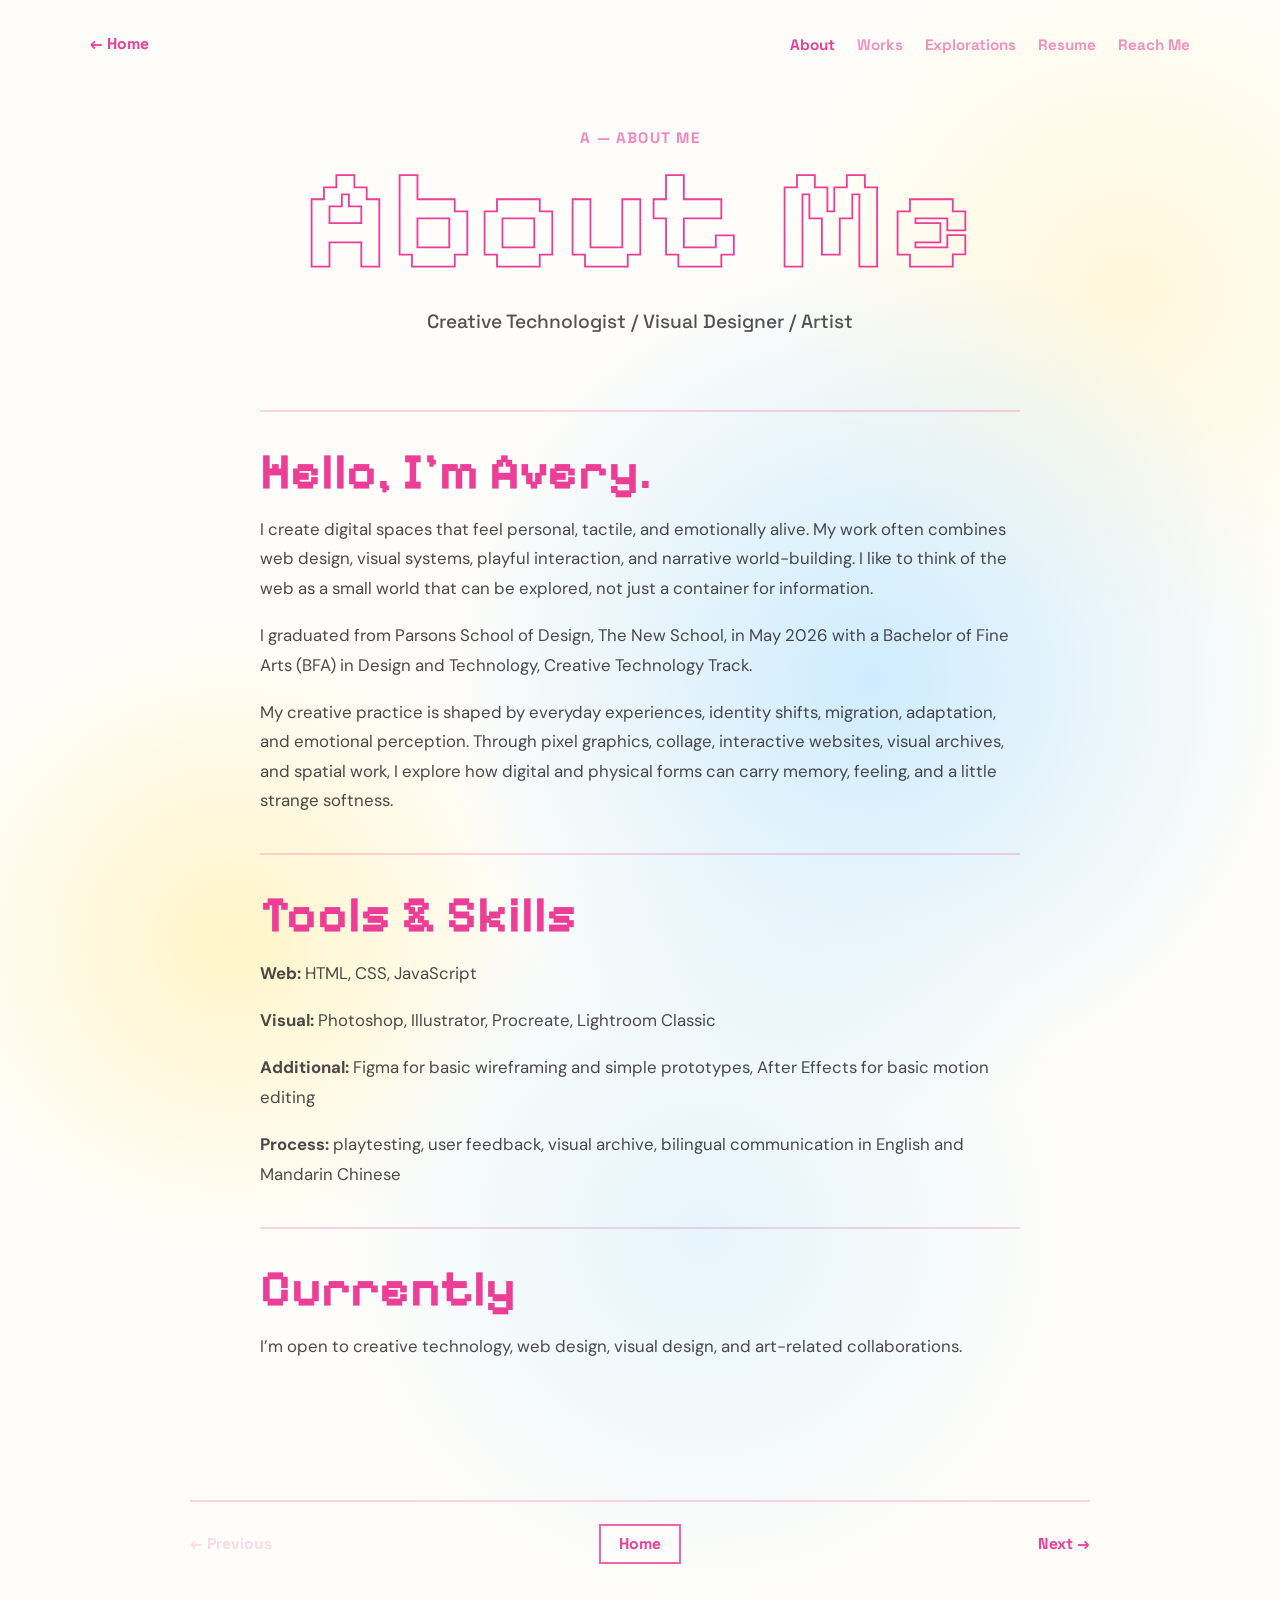
==== about.html @ 321522ba "Initial commit" ====
<!DOCTYPE html>
<html lang="en">
<head>
  <meta charset="UTF-8" />
  <meta name="viewport" content="width=device-width, initial-scale=1.0" />

  <title>About | Avery Liu</title>

  <link rel="preconnect" href="https://fonts.googleapis.com">
  <link rel="preconnect" href="https://fonts.gstatic.com" crossorigin>
  <link 
    href="https://fonts.googleapis.com/css2?family=DM+Sans:wght@400;500;700;900&family=Pixelify+Sans:wght@400;500;600;700&family=Space+Grotesk:wght@400;500;600;700&display=swap" 
    rel="stylesheet"
  >

  <link rel="stylesheet" href="style.css" />
  <script src="main.js" defer></script>
</head>

<body>
  <main class="sub-page">

    <header class="sub-header">
      <a href="index.html" class="back-home">← Home</a>

      <nav class="sub-nav" aria-label="Main navigation">
        <a href="about.html" class="active" aria-current="page">About</a>
        <a href="visual-works.html">Works</a>
        <a href="explorations.html">Explorations</a>
        <a href="resume.html">Resume</a>
        <a href="contact.html">Reach Me</a>
      </nav>
    </header>

    <section class="page-hero">
      <p class="page-kicker">A — About Me</p>
      <h1 class="page-title">About Me</h1>
      <p class="page-intro">
        Creative Technologist / Visual Designer / Artist
      </p>
    </section>

    <section class="content-block">
        <h2>Hello, I’m Avery.</h2>
      
        <p>
          I create digital spaces that feel personal, tactile, and emotionally alive.
          My work often combines web design, visual systems, playful interaction, and
          narrative world-building. I like to think of the web as a small world that can
          be explored, not just a container for information.
        </p>
      
        <p>
          I graduated from Parsons School of Design, The New School, in May 2026 with a
          Bachelor of Fine Arts (BFA) in Design and Technology, Creative Technology Track.
        </p>
      
        <p>
          My creative practice is shaped by everyday experiences, identity shifts,
          migration, adaptation, and emotional perception. Through pixel graphics,
          collage, interactive websites, visual archives, and spatial work, I explore
          how digital and physical forms can carry memory, feeling, and a little strange
          softness.
        </p>
      </section>
      
      <section class="content-block">
        <h2>Tools & Skills</h2>
      
        <div class="skills-list">
          <p><strong>Web:</strong> HTML, CSS, JavaScript</p>
          <p><strong>Visual:</strong> Photoshop, Illustrator, Procreate, Lightroom Classic</p>
          <p><strong>Additional:</strong> Figma for basic wireframing and simple prototypes, After Effects for basic motion editing</p>
          <p><strong>Process:</strong> playtesting, user feedback, visual archive, bilingual communication in English and Mandarin Chinese</p>
        </div>
      </section>
      
      <section class="content-block">
        <h2>Currently</h2>
      
        <p>
          I’m open to creative technology, web design, visual design, and art-related
          collaborations.
        </p>
      </section>

    <footer class="page-footer-nav">
        <span class="footer-link previous-link disabled-link" aria-disabled="true">← Previous</span>
        <a href="index.html" class="footer-home">Home</a>
        <a href="visual-works.html" class="footer-link next-link">Next →</a>
      </footer>

  </main>
</body>
</html>
---- style.css ----
/* =========================================================
   Global / Base
   ========================================================= */

   :root {
    --pink: #ec3d97;
    --cream: #fffdf9;
    --ink: #242124;
  
    --pink-95: rgba(236, 61, 151, 0.95);
    --pink-82: rgba(236, 61, 151, 0.82);
    --pink-78: rgba(236, 61, 151, 0.78);
    --pink-70: rgba(236, 61, 151, 0.70);
    --pink-64: rgba(236, 61, 151, 0.64);
    --pink-62: rgba(236, 61, 151, 0.62);
    --pink-56: rgba(236, 61, 151, 0.56);
    --pink-48: rgba(236, 61, 151, 0.48);
    --pink-45: rgba(236, 61, 151, 0.45);
    --pink-42: rgba(236, 61, 151, 0.42);
    --pink-35: rgba(236, 61, 151, 0.35);
    --pink-28: rgba(236, 61, 151, 0.28);
    --pink-24: rgba(236, 61, 151, 0.24);
    --pink-22: rgba(236, 61, 151, 0.22);
    --pink-18: rgba(236, 61, 151, 0.18);
    --pink-12: rgba(236, 61, 151, 0.12);
  
    --cream-56: rgba(255, 253, 249, 0.56);
    --cream-52: rgba(255, 253, 249, 0.52);
    --cream-46: rgba(255, 253, 249, 0.46);
    --cream-38: rgba(255, 253, 249, 0.38);
    --cream-36: rgba(255, 253, 249, 0.36);
    --cream-24: rgba(255, 253, 249, 0.24);
  
    --ink-82: rgba(36, 33, 36, 0.82);
    --ink-78: rgba(36, 33, 36, 0.78);
  
    --font-body: "DM Sans", system-ui, sans-serif;
    --font-pixel: "Pixelify Sans", "DM Sans", system-ui, sans-serif;
    --font-display: "Space Grotesk", "DM Sans", system-ui, sans-serif;
  
    --border-soft: 2px solid var(--pink-22);
    --border-mid: 2px solid var(--pink-24);
    --shadow-soft: 0 10px 28px rgba(236, 61, 151, 0.055);
    --shadow-image: 0 14px 34px rgba(236, 61, 151, 0.08);
  }
  
  * {
    box-sizing: border-box;
  }
  
  html {
    scroll-behavior: smooth;
  }
  
  body {
    margin: 0;
    font-family: var(--font-body);
    color: var(--ink);
  
    background:
      radial-gradient(circle at 68% 42%, rgba(196, 232, 255, 0.82), transparent 34%),
      radial-gradient(circle at 55% 76%, rgba(210, 239, 255, 0.55), transparent 28%),
      radial-gradient(circle at 18% 58%, rgba(255, 231, 120, 0.38), transparent 22%),
      radial-gradient(circle at 88% 18%, rgba(255, 236, 153, 0.30), transparent 20%),
      var(--cream);
  }
  
  a {
    color: var(--pink);
  }
  
  
  /* =========================================================
     Home Page Layout
     Used by: index.html
     ========================================================= */
  
  .home-page {
    min-height: 100vh;
    padding: 42px 7vw 80px;
    position: relative;
    overflow-x: hidden;
  }
  
  .home-link {
    text-decoration: none;
  }
  
  .hero-header {
    margin-bottom: 62px;
  }
  
  .title-wrap {
    position: relative;
    display: flex;
    justify-content: center;
    align-items: flex-start;
    width: 100%;
  }
  
  .site-title {
    margin: 0;
  
    font-family: var(--font-pixel);
    font-size: clamp(4.8rem, 13vw, 12rem);
    line-height: 0.82;
    letter-spacing: 0.02em;
    font-weight: 700;
  
    color: transparent;
    -webkit-text-stroke: 2px var(--pink);
  
    text-transform: uppercase;
    text-align: center;
  }
  
  
  /* =========================================================
     Home Page Decorations
     Used by: index.html title sparkles/hearts
     ========================================================= */
  
  .title-deco {
    position: absolute;
    color: rgba(236, 61, 151, 0.92);
    line-height: 1;
    pointer-events: none;
  }
  
  .deco-left {
    left: 0;
    top: 0.45rem;
    font-size: clamp(1.5rem, 2.2vw, 2.2rem);
  }
  
  .deco-left-small {
    left: 5.2vw;
    bottom: 0.2rem;
    font-size: clamp(0.9rem, 1.4vw, 1.3rem);
    transform: rotate(-12deg);
    opacity: 0.75;
  }
  
  .deco-right {
    right: 1.2vw;
    top: 0.7rem;
    font-size: clamp(1.4rem, 2vw, 2rem);
    transform: rotate(10deg);
  }
  
  .deco-right-small {
    right: 8vw;
    bottom: 0.1rem;
    font-size: clamp(0.9rem, 1.3vw, 1.2rem);
    opacity: 0.75;
  }
  
  
  /* =========================================================
     Home Page Intro Ribbon
     Used by: index.html
     ========================================================= */
  
  .intro-ribbon {
    margin: 30px 0 0;
  
    position: relative;
    left: 50%;
    width: 100vw;
    transform: translateX(-50%);
  
    background: var(--pink-64);
    color: rgba(255, 253, 249, 0.98);
  
    padding: 9px 7vw;
  
    font-family: var(--font-display);
    font-size: clamp(0.95rem, 1.35vw, 1.12rem);
    line-height: 1.4;
    font-weight: 600;
    letter-spacing: 0.005em;
    text-align: center;
  
    box-shadow: 0 6px 14px rgba(236, 61, 151, 0.06);
  }
  
  
  /* =========================================================
     Home Page Main Navigation
     Used by: index.html A/V/E/R/Y menu
     ========================================================= */
  
  .hero-content {
    max-width: 920px;
    margin: 0 auto;
  }
  
  .main-nav {
    display: flex;
    flex-direction: column;
    gap: 19px;
  }
  
  .nav-item {
    width: fit-content;
    display: inline-flex;
    align-items: baseline;
  
    text-decoration: none;
    font-family: var(--font-pixel);
    font-size: clamp(2.6rem, 6vw, 5.6rem);
    line-height: 1;
    font-weight: 700;
  
    cursor: pointer;
    -webkit-tap-highlight-color: transparent;
    touch-action: manipulation;
  
    transition:
      transform 0.2s ease,
      opacity 0.2s ease;
  }
  
  .nav-first {
    margin-right: 2px;
    color: var(--pink);
    font-weight: 700;
  }
  
  .nav-rest {
    color: var(--pink-45);
    font-weight: 600;
  
    transition:
      color 0.2s ease,
      opacity 0.2s ease;
  }
  
  .nav-item:hover,
  .nav-item:active {
    transform: translateX(10px);
  }
  
  .nav-item:hover .nav-rest,
  .nav-item:active .nav-rest {
    color: var(--pink-82);
  }
  
  .nav-item:focus-visible {
    outline: 3px dashed var(--pink);
    outline-offset: 8px;
  }
  
  
  /* =========================================================
     Home Page Footer
     Used by: index.html
     ========================================================= */
  
  .site-footer {
    margin-top: 90px;
    padding-bottom: 20px;
    color: rgba(236, 61, 151, 0.75);
    font-size: 0.85rem;
    text-align: center;
  }
  
  .footer-line {
    width: 100%;
    height: 2px;
    margin-bottom: 18px;
  
    background: var(--pink-35);
    border-radius: 999px;
  }
  
  .site-footer p {
    margin: 0;
  }
  
  
  /* =========================================================
     Sub Pages: Shared Layout
     Used by: About / Works / Explorations / Resume / Reach Me
     ========================================================= */
  
  .sub-page {
    min-height: 100vh;
    padding: 34px 7vw 56px;
    position: relative;
  
    font-family: var(--font-body);
    color: var(--ink);
  }
  
  
  /* =========================================================
     Sub Pages: Top Navigation
     Left: Home / Right: Page Links
     ========================================================= */
  
  .sub-header {
    width: 100%;
    display: flex;
    justify-content: space-between;
    align-items: center;
    gap: 28px;
  
    margin-bottom: 74px;
  }
  
  .back-home {
    color: var(--pink);
    text-decoration: none;
  
    font-family: var(--font-display);
    font-size: 0.98rem;
    font-weight: 700;
  
    transition:
      opacity 0.2s ease,
      transform 0.2s ease;
  }
  
  .back-home:hover {
    opacity: 0.7;
    transform: translateX(-3px);
  }
  
  .sub-nav {
    display: flex;
    justify-content: flex-end;
    align-items: center;
    gap: 22px;
    flex-wrap: wrap;
  }
  
  .sub-nav a {
    color: var(--pink-56);
    text-decoration: none;
  
    font-family: var(--font-display);
    font-size: 0.95rem;
    font-weight: 700;
  
    transition:
      color 0.2s ease,
      transform 0.2s ease;
  }
  
  .sub-nav a:hover {
    color: var(--pink-95);
    transform: translateY(-2px);
  }
  
  .sub-nav a.active,
  .sub-nav a[aria-current="page"] {
    color: var(--pink);
  }
  
  
  /* =========================================================
     Sub Pages: Hero Section
     Page title area at the top
     ========================================================= */
  
  .page-hero {
    max-width: 900px;
    margin: 0 auto 72px;
    text-align: center;
  }
  
  .page-kicker {
    margin: 0 0 12px;
  
    font-family: var(--font-display);
    font-size: 0.95rem;
    font-weight: 700;
    letter-spacing: 0.08em;
    text-transform: uppercase;
  
    color: var(--pink-62);
  }
  
  .page-title {
    margin: 0;
  
    font-family: var(--font-pixel);
    font-size: clamp(4rem, 11vw, 9rem);
    line-height: 0.86;
    font-weight: 700;
    letter-spacing: 0.02em;
  
    color: transparent;
    -webkit-text-stroke: 1.8px var(--pink);
  
    text-align: center;
  }
  
  .page-intro {
    max-width: 720px;
    margin: 26px auto 0;
  
    font-family: var(--font-display);
    font-size: clamp(1.05rem, 1.5vw, 1.25rem);
    line-height: 1.65;
    font-weight: 500;
  
    color: var(--ink-78);
  }
  
  
  /* =========================================================
     Sub Pages: Main Content Block
     Used by: About / Contact / Resume / Project Detail Text
     ========================================================= */
  
  .content-block {
    max-width: 760px;
    margin: 0 auto;
  
    padding: 34px 0 20px;
    border-top: var(--border-soft);
  }
  
  .content-block h2 {
    margin: 0 0 18px;
  
    font-family: var(--font-pixel);
    font-size: clamp(2rem, 4vw, 3.2rem);
    line-height: 1;
    font-weight: 700;
  
    color: var(--pink);
  }
  
  .content-block p {
    margin: 0 0 18px;
  
    font-family: var(--font-body);
    font-size: 1.05rem;
    line-height: 1.75;
  
    color: var(--ink-82);
  }
  
  .content-block a {
    color: var(--pink);
    font-weight: 700;
  }
  
  
  /* =========================================================
     Reach Me Page
     Used by: contact.html
     ========================================================= */
  
  .contact-card {
    padding: 30px 34px 34px;
  
    background: var(--cream-56);
    border: var(--border-soft);
  
    box-shadow: var(--shadow-soft);
  }
  
  .contact-card h2 {
    margin-top: 0;
  }
  
  .contact-card p:last-of-type {
    margin-bottom: 24px;
  }
  
  .contact-block {
    padding: 34px 0 0;
  }
  
  .contact-block + .page-footer-nav {
    max-width: 760px;
    margin-top: 34px;
  }
  
  
  /* =========================================================
     Buttons
     Used by: Resume / Reach Me / Project Detail external links
     ========================================================= */
  
  .resume-button,
  .message-button,
  .project-live-link {
    display: inline-block;
    padding: 11px 20px;
  
    background: rgba(236, 61, 151, 0.76);
    color: var(--cream) !important;
    text-decoration: none;
  
    font-family: var(--font-display);
    font-size: 0.95rem;
    font-weight: 800;
  
    transition:
      transform 0.2s ease,
      background 0.2s ease;
  }
  
  .resume-button,
  .message-button {
    margin-top: 12px;
  }
  
  .resume-button:hover,
  .message-button:hover,
  .project-live-link:hover {
    transform: translateY(-3px);
    background: var(--pink-95);
  }
  
  
  /* =========================================================
     Project Preview Blocks
     Used by: older Works / Explorations placeholder cards
     ========================================================= */
  
  .project-preview {
    padding: 22px 0;
    border-bottom: 1.5px solid var(--pink-18);
  }
  
  .project-preview h3 {
    margin: 0 0 8px;
  
    font-family: var(--font-display);
    font-size: 1.25rem;
    color: var(--pink);
  }
  
  .project-preview p {
    margin-bottom: 0;
  }
  
  
  /* =========================================================
     Works Page: Main Layout
     Used by: visual-works.html
     ========================================================= */
  
  .works-page .page-hero {
    margin-top: 10px;
    margin-bottom: 54px;
  }
  
  .works-page .page-title {
    font-size: clamp(3.8rem, 9vw, 7.6rem);
  }
  
  .works-content {
    max-width: 1080px;
    margin: 0 auto;
  }
  
  
  /* =========================================================
     Works Page: Filter Chips
     Clickable project filters
     ========================================================= */
  
  .filter-chips {
    display: flex;
    flex-wrap: wrap;
    gap: 12px;
  
    margin-bottom: 46px;
    padding-top: 6px;
  }
  
  .filter-chip {
    border: 2px solid var(--pink-48);
    border-radius: 999px;
  
    background: var(--cream-46);
    color: var(--pink-82);
  
    padding: 8px 18px;
  
    font-family: var(--font-display);
    font-size: 0.92rem;
    font-weight: 800;
  
    cursor: pointer;
  
    transition:
      background 0.2s ease,
      color 0.2s ease,
      transform 0.2s ease,
      border-color 0.2s ease;
  }
  
  .filter-chip:hover,
  .filter-chip.active {
    background: var(--pink-78);
    border-color: var(--pink-78);
    color: var(--cream);
  }
  
  .filter-chip:hover {
    transform: translateY(-2px);
  }
  
  .filter-chip:focus {
    outline: none;
  }
  
  .filter-chip:focus-visible {
    outline: 3px dashed rgba(236, 61, 151, 0.55);
    outline-offset: 4px;
  }
  
  
  /* =========================================================
     Works Page: Section Titles
     Used by: Featured Project / Selected Projects
     ========================================================= */
  
  .section-title {
    margin: 0 0 20px;
  
    font-family: var(--font-pixel);
    font-size: clamp(2rem, 4vw, 3.1rem);
    line-height: 1;
    font-weight: 700;
  
    color: var(--pink);
  }
  
  .featured-work-section {
    margin-bottom: 72px;
  }
  
  .featured-work-section .section-title {
    font-size: clamp(2.5rem, 4.8vw, 4rem);
    margin-bottom: 24px;
  }
  
  .selected-works-section {
    margin-top: 8px;
  }
  
  .selected-works-section .section-title {
    font-size: clamp(2.2rem, 4vw, 3.2rem);
    margin-bottom: 24px;
  }
  
  
  /* =========================================================
     Works Page: Shared Project Card Styles
     ========================================================= */
  
  .project-card {
    border: var(--border-soft);
    background: var(--cream-52);
  
    box-shadow: 0 10px 28px rgba(236, 61, 151, 0.045);
  
    transition:
      transform 0.2s ease,
      border-color 0.2s ease,
      box-shadow 0.2s ease;
  }
  
  .project-card:hover {
    transform: translateY(-4px);
    border-color: var(--pink-42);
    box-shadow: 0 14px 34px rgba(236, 61, 151, 0.08);
  }
  
  .project-card h3 {
    margin: 0 0 12px;
  
    font-family: var(--font-pixel);
    font-size: clamp(2rem, 3.8vw, 3rem);
    line-height: 1;
    font-weight: 700;
  
    color: var(--pink);
  }
  
  .project-card p {
    margin: 0 0 18px;
  
    font-family: var(--font-body);
    font-size: 1rem;
    line-height: 1.65;
  
    color: var(--ink-82);
  }
  
  .project-meta {
    margin-bottom: 10px !important;
  
    font-family: var(--font-display) !important;
    font-size: 0.86rem !important;
    line-height: 1.4 !important;
    font-weight: 700;
    letter-spacing: 0.04em;
    text-transform: uppercase;
  
    color: var(--pink-62) !important;
  }

  /* Long project title inside Works cards */
.long-project-title {
  font-size: clamp(1.45rem, 2.5vw, 2.2rem) !important;
  line-height: 1.05 !important;
}
  
  /* =========================================================
     Works Page: Project Images
     Real images and placeholders
     ========================================================= */
  
  .project-image-placeholder,
  .project-image-wrap {
    width: 100%;
    aspect-ratio: 4 / 3;
  
    border-bottom: 2px solid var(--pink-18);
    background: var(--cream-38);
  }
  
  .project-image-placeholder {
    display: flex;
    align-items: center;
    justify-content: center;
  
    padding: 18px;
  
    background:
      radial-gradient(circle at 35% 35%, rgba(196, 232, 255, 0.7), transparent 34%),
      radial-gradient(circle at 72% 62%, rgba(255, 231, 120, 0.35), transparent 30%),
      var(--cream-38);
  
    color: rgba(236, 61, 151, 0.48);
    text-align: center;
  
    font-family: var(--font-display);
    font-size: 0.95rem;
    font-weight: 700;
  }
  
  .project-image-wrap {
    overflow: hidden;
  }
  
  .project-image {
    width: 100%;
    height: 100%;
    display: block;
  
    object-fit: cover;
    object-position: center;
  }
  
  .featured-image-placeholder,
  .featured-image-wrap {
    min-height: 360px;
    aspect-ratio: auto;
  }
  
  .featured-image-wrap {
    border-bottom: none;
    border-right: 2px solid var(--pink-18);
  }
  
  .poster-thumb-wrap {
    aspect-ratio: 4 / 3;
    background: var(--cream-38);
  }
  
  .poster-thumb-image {
    object-fit: cover;
    object-position: center 34%;
  }
  
  
  /* =========================================================
     Works Page: Featured Project
     Dandelicat large card
     ========================================================= */
  
  .featured-project-card {
    display: grid;
    grid-template-columns: minmax(0, 1fr) minmax(390px, 0.88fr);
    gap: 0;
    overflow: hidden;
  }
  
  .featured-project-info {
    padding: 34px 36px 38px;
  
    display: flex;
    flex-direction: column;
    justify-content: center;
  }
  
  .featured-project-info h3 {
    font-size: clamp(2.4rem, 3.4vw, 3.5rem);
    line-height: 0.95;
    word-break: normal;
  }
  
  .featured-project-info p {
    max-width: 480px;
  }
  
  
  /* =========================================================
     Works Page: Project Tags
     Non-clickable labels inside project cards
     ========================================================= */
  
  .project-tags {
    list-style: none;
    display: flex;
    flex-wrap: wrap;
    gap: 8px;
  
    margin: 0 0 22px;
    padding: 0;
  }
  
  .project-tags li {
    padding: 5px 10px;
  
    border: 1.5px solid var(--pink-24);
    border-radius: 0;
  
    background: var(--cream-24);
    color: var(--pink-70);
  
    font-family: var(--font-display);
    font-size: 0.76rem;
    font-weight: 700;
  
    cursor: default;
  }
  
  
  /* =========================================================
     Works Page: Project Links
     ========================================================= */
  
  .project-link {
    width: fit-content;
    display: inline-block;
  
    color: var(--pink);
    text-decoration: none;
  
    font-family: var(--font-display);
    font-size: 0.95rem;
    font-weight: 800;
  
    border-bottom: 2px solid rgba(236, 61, 151, 0.5);
  
    transition:
      color 0.2s ease,
      border-color 0.2s ease,
      transform 0.2s ease;
  }
  
  .project-link:hover {
    color: var(--pink-78);
    border-color: rgba(236, 61, 151, 0.9);
    transform: translateX(3px);
  }
  
  .placeholder-link {
    opacity: 0.55;
    pointer-events: none;
  }
  
  
  /* =========================================================
     Works Page: Selected Projects Grid
     ========================================================= */
  
  .project-grid {
    display: grid;
    grid-template-columns: repeat(2, minmax(0, 1fr));
    gap: 26px;
  }
  
  .small-project-card {
    overflow: hidden;
  
    display: flex;
    flex-direction: column;
  }
  
  .project-card-content {
    flex: 1;
    padding: 24px 26px 28px;
  }
  
  .small-project-card h3 {
    font-size: clamp(1.8rem, 3.2vw, 2.7rem);
  }
  
  
  /* =========================================================
     Works Detail Pages: Shared Layout
     Used by: vwdandelicat-poster.html / vwavery-as-system.html
     ========================================================= */
  
  .works-detail-page .page-hero {
    max-width: 980px;
    margin: 0 auto 54px;
    text-align: center;
  }
  
  .works-detail-page .page-kicker {
    text-align: center;
  }
  
  .works-detail-title {
    width: 100%;
    max-width: none;
    margin: 0 auto;
  
    font-size: clamp(3rem, 6.2vw, 5.2rem);
    line-height: 0.9;
    text-align: center;
  }
  
  .project-detail-content {
    max-width: 980px;
    margin: 0 auto;
  
    display: grid;
    grid-template-columns: 340px minmax(0, 1fr);
    gap: 58px;
    align-items: start;
  }
  
  .poster-display,
  .website-detail-display {
    margin: 0;
    padding: 0;
  
    display: flex;
    justify-content: flex-start;
  }
  
  .poster-full-image,
  .website-detail-image,
  .detail-image-placeholder {
    width: 100%;
    max-width: 340px;
  
    border: var(--border-mid);
    box-shadow: var(--shadow-image);
  }
  
  .poster-full-image,
  .website-detail-image {
    height: auto;
    display: block;
  
    object-fit: contain;
    object-position: center;
  }
  
  .project-info-block {
    max-width: none;
    margin: 0;
    padding: 0;
  
    border-top: none;
  }
  
  .project-info-block h2 {
    margin-top: 0;
  }
  
  .project-info-block p {
    max-width: 520px;
  }
  
  /* =========================================================
   Artwork Detail Pages
   Used by: vwthe-virus.html and future fine art / spatial pages
   ========================================================= */

.artwork-detail-page .page-hero {
  max-width: 900px;
  margin: 0 auto 56px;
  text-align: center;
}

/* Large artwork image first */
.artwork-main-section {
  max-width: 980px;
  margin: 0 auto 64px;
}

.artwork-main-figure {
  margin: 0;
  padding: 0;
}

.artwork-main-image {
  width: 100%;
  display: block;

  border: 2px solid rgba(236, 61, 151, 0.24);
  box-shadow: 0 14px 34px rgba(236, 61, 151, 0.08);
}

/* Text block below the main image */
.artwork-text-block {
  max-width: 760px;
  margin: 0 auto 72px;
  padding-top: 34px;

  border-top: 2px solid rgba(236, 61, 151, 0.22);
}

.artwork-text-block h2,
.artwork-secondary-section h2 {
  margin: 0 0 22px;

  font-family: "Pixelify Sans", "DM Sans", system-ui, sans-serif;
  font-size: clamp(2.2rem, 4.5vw, 3.5rem);
  line-height: 1;
  font-weight: 700;

  color: #ec3d97;
}

.artwork-text-block p,
.artwork-secondary-section p {
  margin: 0 0 18px;

  font-family: "DM Sans", system-ui, sans-serif;
  font-size: 1.05rem;
  line-height: 1.75;

  color: rgba(36, 33, 36, 0.82);
}

/* Secondary image / detail section */
.artwork-secondary-section {
  max-width: 980px;
  margin: 0 auto;
  padding-top: 34px;

  border-top: 2px solid rgba(236, 61, 151, 0.22);
}

.artwork-secondary-section p {
  max-width: 760px;
}

.artwork-secondary-figure {
  margin: 32px 0 0;
  padding: 0;
}

.artwork-secondary-image {
  width: 100%;
  display: block;

  border: 2px solid rgba(236, 61, 151, 0.24);
  box-shadow: 0 14px 34px rgba(236, 61, 151, 0.08);
}

@media (max-width: 700px) {
  .artwork-detail-page .page-hero {
    text-align: left;
    margin-bottom: 42px;
  }

  .artwork-main-section {
    margin-bottom: 48px;
  }

  .artwork-text-block,
  .artwork-secondary-section {
    padding-top: 28px;
  }

  .artwork-text-block h2,
  .artwork-secondary-section h2 {
    font-size: clamp(2rem, 10vw, 3rem);
  }
}
  
  /* =========================================================
     Works Detail Pages: Poster Context / Mockup Section
     Used by: vwdandelicat-poster.html
     ========================================================= */
  
  .poster-context-section,
  .website-inside-section {
    max-width: 980px;
    margin: 76px auto 0;
    padding-top: 34px;
  
    border-top: var(--border-soft);
  }
  
  .poster-context-section h2,
  .website-inside-section h2 {
    margin: 0 0 24px;
  
    font-family: var(--font-pixel);
    font-size: clamp(2rem, 4vw, 3.2rem);
    line-height: 1;
    font-weight: 700;
  
    color: var(--pink);
  }
  
  .poster-context-figure,
  .website-inside-figure {
    margin: 0;
    padding: 0;
  }
  
  .poster-context-image,
  .website-inside-image {
    width: 100%;
    display: block;
  
    border: var(--border-mid);
    box-shadow: var(--shadow-image);
  }
  
  
  /* =========================================================
     Works Detail Pages: Avery as System
     Used by: vwavery-as-system.html
     ========================================================= */
  
  .website-project-page .project-detail-content {
    max-width: 1080px;
    grid-template-columns: 460px minmax(0, 1fr);
  }
  
  .website-project-page .website-detail-image {
    max-width: 460px;
  }
  
  .website-inside-section h2 {
    margin-bottom: 18px;
  }
  
  .website-inside-section p {
    max-width: 760px;
    margin: 0 0 28px;
  
    font-family: var(--font-body);
    font-size: 1.05rem;
    line-height: 1.75;
  
    color: var(--ink-82);
  }
  
  .project-actions {
    display: flex;
    flex-wrap: wrap;
    gap: 12px;
  
    margin-top: 22px;
  }

  .long-detail-title {
    font-size: clamp(2.5rem, 5vw, 4.5rem);
    line-height: 0.95;
  }
  
  .long-project-title {
    font-size: clamp(1.45rem, 2.5vw, 2.2rem) !important;
    line-height: 1.05 !important;
  }

  /* =========================================================
   Fingers Project
   Used by: visual-works.html and vwfingers.html
   ========================================================= */

/* Works page thumbnail: crop vertical image to focus on garment */
.fingers-thumb-wrap {
  aspect-ratio: 4 / 3;
}

.fingers-thumb-image {
  object-fit: cover;

  /* Move crop focus lower to emphasize garment more than face */
  object-position: center 58%;
}

/* Detail page: keep the full garment image visible */
.fingers-main-image {
  width: min(100%, 680px);
  margin: 0 auto;
  object-fit: contain;
}

/* Center vertical artwork image inside its figure */
.artwork-main-figure {
  display: flex;
  justify-content: center;
}
  
  
  /* =========================================================
     Sub Pages: Bottom Navigation
     Previous / Home / Next
     ========================================================= */
  
  .page-footer-nav {
    max-width: 900px;
    margin: 100px auto 0;
    padding-top: 22px;
  
    border-top: var(--border-soft);
  
    display: grid;
    grid-template-columns: 1fr auto 1fr;
    align-items: center;
    gap: 24px;
  }
  
  .footer-link,
  .footer-home {
    color: var(--pink);
    text-decoration: none;
  
    font-family: var(--font-display);
    font-size: 0.98rem;
    font-weight: 700;
  
    transition:
      opacity 0.2s ease,
      transform 0.2s ease,
      background 0.2s ease;
  }
  
  .previous-link {
    justify-self: start;
  }
  
  .next-link {
    justify-self: end;
  }
  
  .footer-link:hover {
    opacity: 0.72;
  }
  
  .previous-link:hover {
    transform: translateX(-3px);
  }
  
  .next-link:hover {
    transform: translateX(3px);
  }
  
  .footer-home {
    justify-self: center;
  
    padding: 8px 18px;
    border: 2px solid var(--pink-78);
    background: var(--cream-38);
  
    color: var(--pink);
  }
  
  .footer-home:hover {
    background: var(--pink-12);
    transform: translateY(-2px);
  }
  
  .disabled-link {
    color: var(--pink-28);
    cursor: not-allowed;
    pointer-events: none;
    opacity: 0.65;
  }
  
  .disabled-link:hover {
    transform: none;
    opacity: 0.65;
  }
  
  
  /* =========================================================
     Touch Devices
     Mobile tap feedback for home page navigation
     ========================================================= */
  
  @media (hover: none) {
    .nav-item:active {
      transform: translateX(10px);
    }
  
    .nav-item:active .nav-rest {
      color: var(--pink-82);
    }
  }
  
  
  /* =========================================================
     Responsive: Tablet
     Applies to screens under 800px
     ========================================================= */
  
  @media (max-width: 800px) {
    .works-content {
      max-width: 100%;
    }
  
    .filter-chips {
      gap: 10px;
      margin-bottom: 34px;
    }
  
    .filter-chip {
      padding: 7px 14px;
      font-size: 0.86rem;
    }
  
    .featured-project-card,
    .project-detail-content,
    .website-project-page .project-detail-content {
      grid-template-columns: 1fr;
    }
  
    .featured-image-placeholder,
    .featured-image-wrap {
      min-height: 240px;
      aspect-ratio: 4 / 3;
  
      border-right: none;
      border-bottom: 2px solid var(--pink-18);
    }
  
    .featured-project-info {
      padding: 26px 24px 30px;
    }
  
    .featured-project-info h3 {
      font-size: clamp(2.3rem, 12vw, 3.4rem);
    }
  
    .project-grid {
      grid-template-columns: 1fr;
      gap: 24px;
    }
  
    .project-card-content {
      padding: 22px 22px 26px;
    }
  
    .poster-display,
    .website-detail-display {
      margin-bottom: 42px;
      justify-content: center;
    }
  
    .poster-full-image {
      max-width: 420px;
    }
  
    .website-project-page .website-detail-image,
    .detail-image-placeholder {
      max-width: 100%;
    }
  
    .project-info-block {
      padding-top: 28px;
      border-top: var(--border-soft);
    }
  }
  
  
  /* =========================================================
     Responsive: Mobile
     Applies to screens under 700px
     ========================================================= */
  
  @media (max-width: 700px) {
    .home-page,
    .sub-page {
      padding: 28px 24px 64px;
    }
  
    /* Home page mobile */
    .hero-header {
      margin-bottom: 46px;
    }
  
    .site-title {
      font-size: clamp(3.6rem, 18vw, 6.2rem);
      -webkit-text-stroke: 1.4px var(--pink);
    }
  
    .deco-left {
      left: 0;
      top: -0.3rem;
    }
  
    .deco-left-small {
      left: 1.2rem;
      bottom: -0.8rem;
    }
  
    .deco-right {
      right: 0;
      top: -0.2rem;
    }
  
    .deco-right-small {
      right: 2rem;
      bottom: -0.9rem;
    }
  
    .intro-ribbon {
      margin-top: 24px;
      padding: 9px 24px;
      font-size: 0.82rem;
      text-align: center;
    }
  
    .main-nav {
      gap: 15px;
    }
  
    .nav-item {
      width: 100%;
      padding: 8px 0;
    }
  
    .nav-rest {
      color: rgba(236, 61, 151, 0.5);
    }
  
    /* Sub page mobile */
    .sub-header {
      align-items: flex-start;
      flex-direction: column;
      gap: 18px;
      margin-bottom: 56px;
    }
  
    .sub-nav {
      justify-content: flex-start;
      gap: 12px 16px;
    }
  
    .sub-nav a {
      font-size: 0.9rem;
    }
  
    .page-hero {
      margin-bottom: 54px;
      text-align: left;
    }
  
    .page-kicker {
      text-align: left;
    }
  
    .page-title {
      font-size: clamp(3.4rem, 18vw, 5.8rem);
      -webkit-text-stroke: 1.3px var(--pink);
      text-align: left;
    }
  
    .page-intro {
      margin-top: 22px;
      font-size: 1rem;
    }
  
    .content-block {
      padding-top: 28px;
    }
  
    .content-block h2 {
      font-size: clamp(2rem, 10vw, 3rem);
    }
  
    .contact-card {
      padding: 24px 22px 28px;
    }
  
    /* Works detail mobile */
    .works-detail-page .page-hero,
    .works-detail-page .page-kicker,
    .works-detail-title {
      text-align: left;
    }
  
    .works-detail-title {
      font-size: clamp(2.7rem, 14vw, 4.4rem);
    }
  
    .poster-full-image,
    .website-detail-image {
      width: 100%;
      max-width: 100%;
    }
  
    .poster-context-section,
    .website-inside-section {
      margin-top: 56px;
      padding-top: 28px;
    }
  
    .poster-context-section h2,
    .website-inside-section h2 {
      font-size: clamp(2rem, 10vw, 3rem);
    }
  
    /* Footer mobile */
    .page-footer-nav {
      margin-top: 72px;
      grid-template-columns: 1fr;
      gap: 16px;
      text-align: center;
    }
  
    .previous-link,
    .next-link,
    .footer-home {
      justify-self: center;
    }
  }

  /* Spatial project detail image */
.spatial-detail-image {
  max-width: 460px;
  aspect-ratio: auto;
  object-fit: contain;
}

/* =========================================================
   Fingers Project
   Used by: visual-works.html and vwfingers.html
   ========================================================= */

/* Works page thumbnail: crop vertical image to focus on garment */
.fingers-thumb-wrap {
  aspect-ratio: 4 / 3;
}

.fingers-thumb-image {
  object-fit: cover;

  /* Move crop focus lower to show more of the garment body */
  object-position: center 45%;
}

/* Detail page: keep the full hero garment image visible */
.fingers-main-image {
  width: min(100%, 680px);
  margin: 0 auto;
  object-fit: contain;
}

/* Center vertical artwork image inside its figure */
.artwork-main-figure {
  display: flex;
  justify-content: center;
}

/* Two supporting images side by side */
.artwork-image-pair {
  display: grid;
  grid-template-columns: repeat(2, minmax(0, 1fr));
  gap: 24px;
  margin-top: 32px;
}

.artwork-image-pair .artwork-secondary-figure {
  margin: 0;
}

.artwork-image-pair .artwork-secondary-image {
  width: 100%;
  height: 100%;
  display: block;
  object-fit: cover;
}

@media (max-width: 700px) {
  .artwork-image-pair {
    grid-template-columns: 1fr;
  }
}

/* =========================================================
   Works Page: Filtering
   Hide project cards / sections when filters are active
   ========================================================= */

   .is-hidden {
    display: none !important;
  }

/* =========================================================
   Page Motion
   Subtle page fade + project card reveal
   ========================================================= */

   body {
    opacity: 0;
    transform: translateY(8px);
    transition:
      opacity 0.45s ease,
      transform 0.45s ease;
  }
  
  body.page-loaded {
    opacity: 1;
    transform: translateY(0);
  }
  
  body.page-leaving {
    opacity: 0;
    transform: translateY(8px);
  }
  
  /* Project card reveal */
  .project-card {
    opacity: 0;
    transform: translateY(18px);
  }
  
  body.page-loaded .project-card {
    animation: cardReveal 0.55s ease forwards;
  }
  
  body.page-loaded .project-card:nth-of-type(1) {
    animation-delay: 0.05s;
  }
  
  body.page-loaded .project-card:nth-of-type(2) {
    animation-delay: 0.1s;
  }
  
  body.page-loaded .project-card:nth-of-type(3) {
    animation-delay: 0.15s;
  }
  
  body.page-loaded .project-card:nth-of-type(4) {
    animation-delay: 0.2s;
  }
  
  body.page-loaded .project-card:nth-of-type(5) {
    animation-delay: 0.25s;
  }
  
  @keyframes cardReveal {
    to {
      opacity: 1;
      transform: translateY(0);
    }
  }
  
  /* Respect reduced motion preferences */
  @media (prefers-reduced-motion: reduce) {
    body,
    .project-card {
      opacity: 1;
      transform: none;
      transition: none;
      animation: none !important;
    }
  }

/* =========================================================
   Explorations Page
   Empty-state note for future experiments
   ========================================================= */

   .exploration-note {
    max-width: 760px;
    margin: 0 auto;
    padding: 42px 46px;
  
    border: 2px solid rgba(236, 61, 151, 0.24);
    background: rgba(255, 253, 249, 0.42);
    box-shadow: 0 14px 34px rgba(236, 61, 151, 0.055);
  }
  
  .exploration-note .note-label {
    margin: 0 0 12px;
  
    font-family: "Space Grotesk", "DM Sans", system-ui, sans-serif;
    font-size: 0.86rem;
    font-weight: 800;
    letter-spacing: 0.06em;
    text-transform: uppercase;
  
    color: rgba(236, 61, 151, 0.68);
  }
  
  .exploration-note h2 {
    margin: 0 0 18px;
  
    font-family: "Pixelify Sans", "DM Sans", system-ui, sans-serif;
    font-size: clamp(2.2rem, 4.8vw, 3.6rem);
    line-height: 1;
    font-weight: 700;
  
    color: #ec3d97;
  }
  
  .exploration-note p {
    margin: 0;
  
    font-family: "DM Sans", system-ui, sans-serif;
    font-size: 1.08rem;
    line-height: 1.75;
  
    color: rgba(36, 33, 36, 0.82);
  }
  
  @media (max-width: 700px) {
    .exploration-note {
      padding: 30px 24px;
    }
  }

  /* =========================================================
   Resume Page
   Used by: resume.html
   ========================================================= */

.resume-content {
  max-width: 900px;
  margin: 0 auto;
}

.resume-section {
  padding: 34px 0 38px;
  border-top: 2px solid rgba(236, 61, 151, 0.22);
}

.resume-section h2 {
  margin: 0 0 24px;

  font-family: "Pixelify Sans", "DM Sans", system-ui, sans-serif;
  font-size: clamp(2.2rem, 4.5vw, 3.5rem);
  line-height: 1;
  font-weight: 700;

  color: #ec3d97;
}

.resume-item {
  max-width: 820px;
}

.resume-item-header {
  display: flex;
  justify-content: space-between;
  align-items: baseline;
  gap: 24px;
  margin-bottom: 8px;
}

.resume-item-header h3,
.skill-group h3 {
  margin: 0;

  font-family: "Space Grotesk", "DM Sans", system-ui, sans-serif;
  font-size: 1.12rem;
  line-height: 1.35;
  font-weight: 800;

  color: #ec3d97;
}

.resume-item-header p {
  margin: 0;

  font-family: "Space Grotesk", "DM Sans", system-ui, sans-serif;
  font-size: 0.95rem;
  font-weight: 700;

  color: rgba(236, 61, 151, 0.62);
  white-space: nowrap;
}

.resume-subtitle {
  margin: 0 0 16px;

  font-family: "Space Grotesk", "DM Sans", system-ui, sans-serif;
  font-size: 1rem;
  line-height: 1.6;
  font-weight: 600;

  color: rgba(36, 33, 36, 0.78);
}

.resume-list {
  margin: 0;
  padding-left: 1.15rem;
}

.resume-list li {
  margin-bottom: 10px;

  font-family: "DM Sans", system-ui, sans-serif;
  font-size: 1.02rem;
  line-height: 1.7;

  color: rgba(36, 33, 36, 0.82);
}

.skills-grid {
  display: grid;
  grid-template-columns: repeat(2, minmax(0, 1fr));
  gap: 24px 28px;
}

.skill-group {
  padding: 20px 22px;

  border: 2px solid rgba(236, 61, 151, 0.18);
  background: rgba(255, 253, 249, 0.38);
}

.skill-group p {
  margin: 10px 0 0;

  font-family: "DM Sans", system-ui, sans-serif;
  font-size: 1rem;
  line-height: 1.65;

  color: rgba(36, 33, 36, 0.82);
}

.resume-download-section p {
  max-width: 680px;
  margin: 0 0 20px;

  font-size: 1.05rem;
  line-height: 1.75;

  color: rgba(36, 33, 36, 0.82);
}

.resume-button-disabled {
  opacity: 0.55;
  cursor: not-allowed;
  pointer-events: none;
}

@media (max-width: 700px) {
  .resume-item-header {
    flex-direction: column;
    gap: 4px;
  }

  .resume-item-header p {
    white-space: normal;
  }

  .skills-grid {
    grid-template-columns: 1fr;
  }

  .skill-group {
    padding: 18px 18px;
  }
}

/* reach me */
.contact-form-note {
  margin-top: 18px !important;
  margin-bottom: 0 !important;

  font-size: 0.95rem !important;
  line-height: 1.6 !important;
  color: rgba(36, 33, 36, 0.62) !important;
}
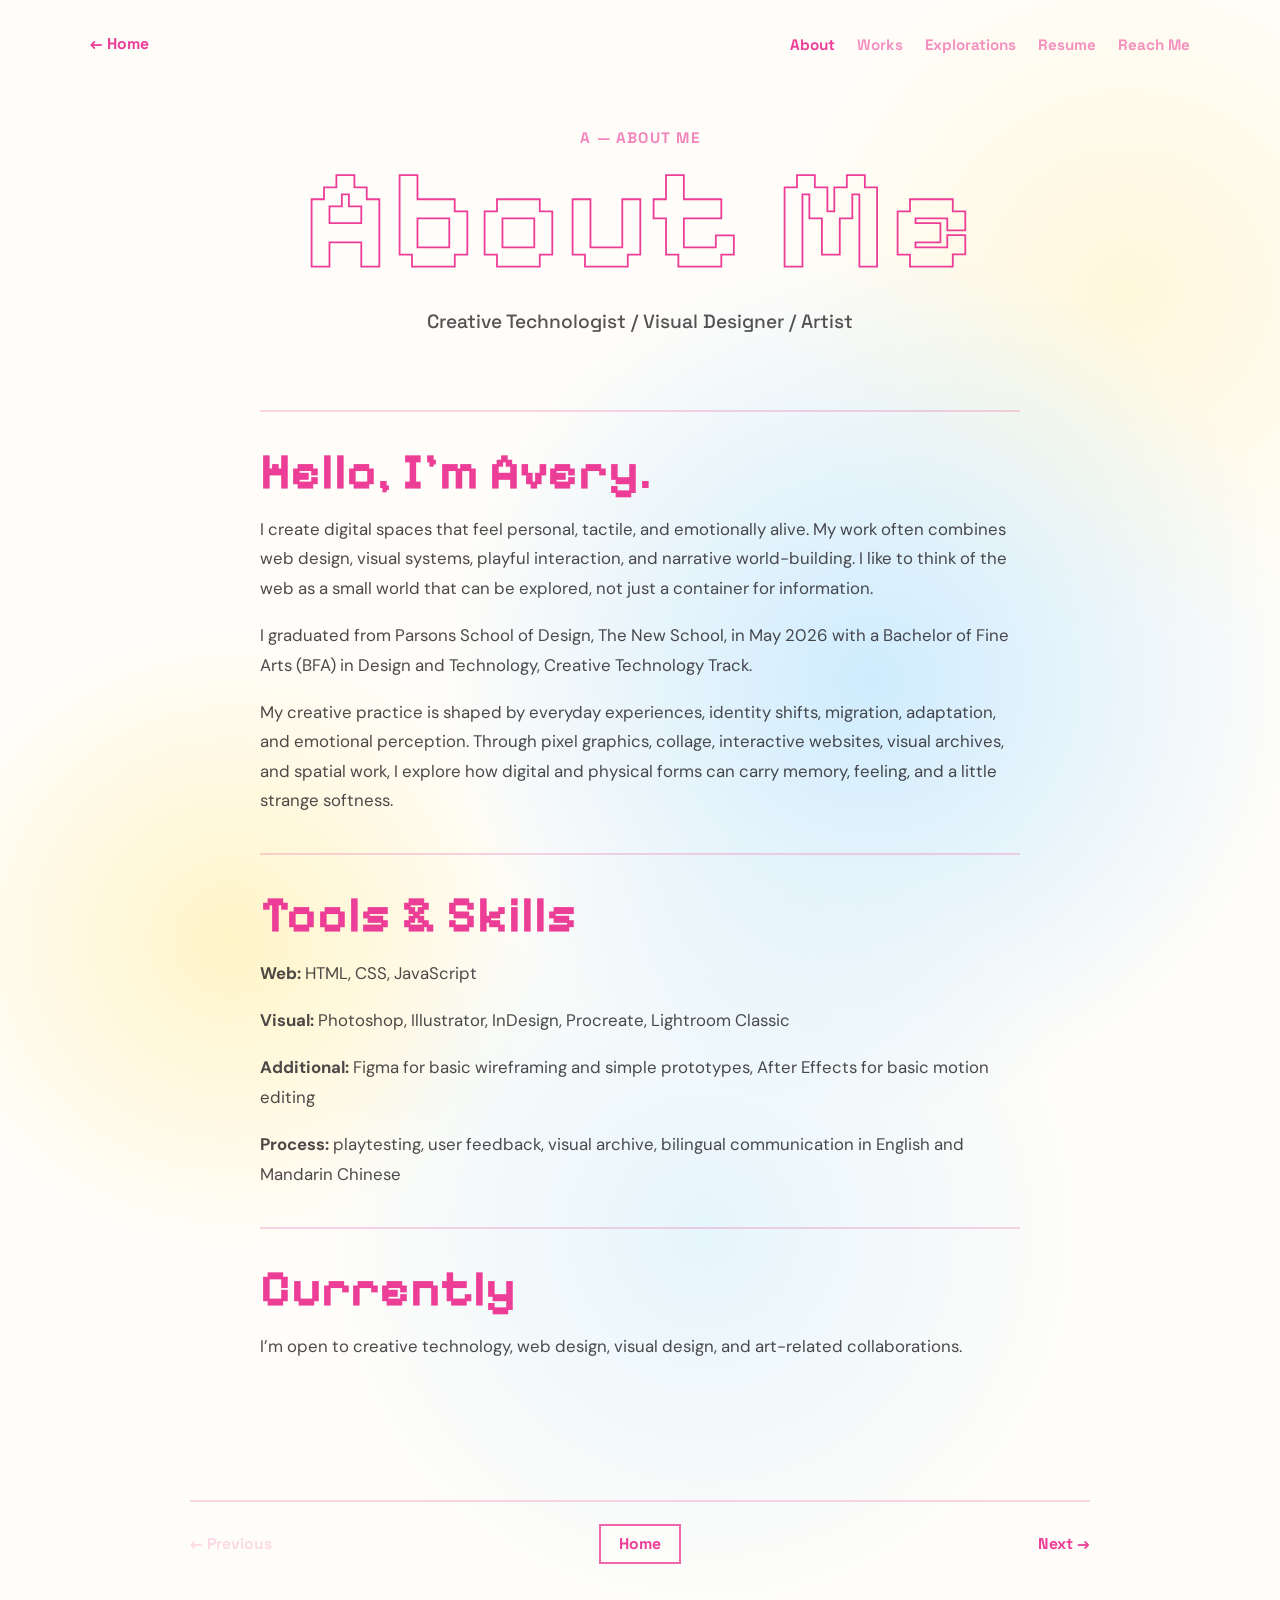
==== commit 7afd1a28: "Update homepage layout and project detail pages" ====
--- a/about.html
+++ b/about.html
@@ -69,7 +69,7 @@
       
         <div class="skills-list">
           <p><strong>Web:</strong> HTML, CSS, JavaScript</p>
-          <p><strong>Visual:</strong> Photoshop, Illustrator, Procreate, Lightroom Classic</p>
+          <p><strong>Visual:</strong> Photoshop, Illustrator, InDesign, Procreate, Lightroom Classic</p>
           <p><strong>Additional:</strong> Figma for basic wireframing and simple prototypes, After Effects for basic motion editing</p>
           <p><strong>Process:</strong> playtesting, user feedback, visual archive, bilingual communication in English and Mandarin Chinese</p>
         </div>
--- a/style.css
+++ b/style.css
@@ -1,998 +1,1747 @@
 /* =========================================================
-   Global / Base
-   ========================================================= */
-
-   :root {
-    --pink: #ec3d97;
-    --cream: #fffdf9;
-    --ink: #242124;
-  
-    --pink-95: rgba(236, 61, 151, 0.95);
-    --pink-82: rgba(236, 61, 151, 0.82);
-    --pink-78: rgba(236, 61, 151, 0.78);
-    --pink-70: rgba(236, 61, 151, 0.70);
-    --pink-64: rgba(236, 61, 151, 0.64);
-    --pink-62: rgba(236, 61, 151, 0.62);
-    --pink-56: rgba(236, 61, 151, 0.56);
-    --pink-48: rgba(236, 61, 151, 0.48);
-    --pink-45: rgba(236, 61, 151, 0.45);
-    --pink-42: rgba(236, 61, 151, 0.42);
-    --pink-35: rgba(236, 61, 151, 0.35);
-    --pink-28: rgba(236, 61, 151, 0.28);
-    --pink-24: rgba(236, 61, 151, 0.24);
-    --pink-22: rgba(236, 61, 151, 0.22);
-    --pink-18: rgba(236, 61, 151, 0.18);
-    --pink-12: rgba(236, 61, 151, 0.12);
-  
-    --cream-56: rgba(255, 253, 249, 0.56);
-    --cream-52: rgba(255, 253, 249, 0.52);
-    --cream-46: rgba(255, 253, 249, 0.46);
-    --cream-38: rgba(255, 253, 249, 0.38);
-    --cream-36: rgba(255, 253, 249, 0.36);
-    --cream-24: rgba(255, 253, 249, 0.24);
-  
-    --ink-82: rgba(36, 33, 36, 0.82);
-    --ink-78: rgba(36, 33, 36, 0.78);
-  
-    --font-body: "DM Sans", system-ui, sans-serif;
-    --font-pixel: "Pixelify Sans", "DM Sans", system-ui, sans-serif;
-    --font-display: "Space Grotesk", "DM Sans", system-ui, sans-serif;
-  
-    --border-soft: 2px solid var(--pink-22);
-    --border-mid: 2px solid var(--pink-24);
-    --shadow-soft: 0 10px 28px rgba(236, 61, 151, 0.055);
-    --shadow-image: 0 14px 34px rgba(236, 61, 151, 0.08);
-  }
-  
-  * {
-    box-sizing: border-box;
-  }
-  
-  html {
-    scroll-behavior: smooth;
-  }
-  
-  body {
-    margin: 0;
-    font-family: var(--font-body);
-    color: var(--ink);
-  
-    background:
-      radial-gradient(circle at 68% 42%, rgba(196, 232, 255, 0.82), transparent 34%),
-      radial-gradient(circle at 55% 76%, rgba(210, 239, 255, 0.55), transparent 28%),
-      radial-gradient(circle at 18% 58%, rgba(255, 231, 120, 0.38), transparent 22%),
-      radial-gradient(circle at 88% 18%, rgba(255, 236, 153, 0.30), transparent 20%),
-      var(--cream);
-  }
-  
-  a {
-    color: var(--pink);
-  }
-  
-  
-  /* =========================================================
-     Home Page Layout
-     Used by: index.html
-     ========================================================= */
-  
-  .home-page {
-    min-height: 100vh;
-    padding: 42px 7vw 80px;
-    position: relative;
-    overflow-x: hidden;
-  }
-  
-  .home-link {
-    text-decoration: none;
-  }
-  
-  .hero-header {
-    margin-bottom: 62px;
-  }
-  
-  .title-wrap {
-    position: relative;
-    display: flex;
-    justify-content: center;
-    align-items: flex-start;
+Global / Base
+========================================================= */
+
+:root {
+  --pink: #ec3d97;
+  --cream: #fffdf9;
+  --ink: #242124;
+
+  --pink-95: rgba(236, 61, 151, 0.95);
+  --pink-82: rgba(236, 61, 151, 0.82);
+  --pink-78: rgba(236, 61, 151, 0.78);
+  --pink-70: rgba(236, 61, 151, 0.70);
+  --pink-64: rgba(236, 61, 151, 0.64);
+  --pink-62: rgba(236, 61, 151, 0.62);
+  --pink-56: rgba(236, 61, 151, 0.56);
+  --pink-48: rgba(236, 61, 151, 0.48);
+  --pink-45: rgba(236, 61, 151, 0.45);
+  --pink-42: rgba(236, 61, 151, 0.42);
+  --pink-35: rgba(236, 61, 151, 0.35);
+  --pink-28: rgba(236, 61, 151, 0.28);
+  --pink-24: rgba(236, 61, 151, 0.24);
+  --pink-22: rgba(236, 61, 151, 0.22);
+  --pink-18: rgba(236, 61, 151, 0.18);
+  --pink-12: rgba(236, 61, 151, 0.12);
+
+  --cream-56: rgba(255, 253, 249, 0.56);
+  --cream-52: rgba(255, 253, 249, 0.52);
+  --cream-46: rgba(255, 253, 249, 0.46);
+  --cream-38: rgba(255, 253, 249, 0.38);
+  --cream-36: rgba(255, 253, 249, 0.36);
+  --cream-24: rgba(255, 253, 249, 0.24);
+
+  --ink-82: rgba(36, 33, 36, 0.82);
+  --ink-78: rgba(36, 33, 36, 0.78);
+
+  --font-body: "DM Sans", system-ui, sans-serif;
+  --font-pixel: "Pixelify Sans", "DM Sans", system-ui, sans-serif;
+  --font-display: "Space Grotesk", "DM Sans", system-ui, sans-serif;
+
+  --border-soft: 2px solid var(--pink-22);
+  --border-mid: 2px solid var(--pink-24);
+  --shadow-soft: 0 10px 28px rgba(236, 61, 151, 0.055);
+  --shadow-image: 0 14px 34px rgba(236, 61, 151, 0.08);
+}
+
+* {
+  box-sizing: border-box;
+}
+
+html {
+  scroll-behavior: smooth;
+}
+
+body {
+  margin: 0;
+  font-family: var(--font-body);
+  color: var(--ink);
+
+  background:
+  radial-gradient(circle at 68% 42%, rgba(196, 232, 255, 0.82), transparent 34%),
+  radial-gradient(circle at 55% 76%, rgba(210, 239, 255, 0.55), transparent 28%),
+  radial-gradient(circle at 18% 58%, rgba(255, 231, 120, 0.38), transparent 22%),
+  radial-gradient(circle at 88% 18%, rgba(255, 236, 153, 0.30), transparent 20%),
+  var(--cream);
+}
+
+a {
+  color: var(--pink);
+}
+
+/* =========================================================
+Home Page Layout
+Used by: index.html
+========================================================= */
+
+.home-page {
+  min-height: 100vh;
+  padding: 42px 7vw 80px;
+  position: relative;
+  overflow-x: hidden;
+}
+
+.home-link {
+  text-decoration: none;
+}
+
+.hero-header {
+  margin-bottom: 62px;
+}
+
+.title-wrap {
+  position: relative;
+  display: flex;
+  justify-content: center;
+  align-items: flex-start;
+  width: 100%;
+}
+
+.site-title {
+  margin: 0;
+
+  font-family: var(--font-pixel);
+  font-size: clamp(4.8rem, 13vw, 12rem);
+  line-height: 0.82;
+  letter-spacing: 0.02em;
+  font-weight: 700;
+
+  color: transparent;
+  -webkit-text-stroke: 2px var(--pink);
+
+  text-transform: uppercase;
+  text-align: center;
+}
+
+/* =========================================================
+Home Page Decorations
+Used by: index.html title sparkles/hearts
+========================================================= */
+
+.title-deco {
+  position: absolute;
+  color: rgba(236, 61, 151, 0.92);
+  line-height: 1;
+  pointer-events: none;
+}
+
+.deco-left {
+  left: 0;
+  top: 0.45rem;
+  font-size: clamp(1.5rem, 2.2vw, 2.2rem);
+}
+
+.deco-left-small {
+  left: 5.2vw;
+  bottom: 0.2rem;
+  font-size: clamp(0.9rem, 1.4vw, 1.3rem);
+  transform: rotate(-12deg);
+  opacity: 0.75;
+}
+
+.deco-right {
+  right: 1.2vw;
+  top: 0.7rem;
+  font-size: clamp(1.4rem, 2vw, 2rem);
+  transform: rotate(10deg);
+}
+
+.deco-right-small {
+  right: 8vw;
+  bottom: 0.1rem;
+  font-size: clamp(0.9rem, 1.3vw, 1.2rem);
+  opacity: 0.75;
+}
+
+/* =========================================================
+Home Page Intro Ribbon
+Used by: index.html
+========================================================= */
+
+.intro-ribbon {
+  margin: 30px 0 0;
+
+  position: relative;
+  left: 50%;
+  width: 100vw;
+  transform: translateX(-50%);
+
+  background: var(--pink-64);
+  color: rgba(255, 253, 249, 0.98);
+
+  padding: 9px 7vw;
+
+  font-family: var(--font-display);
+  font-size: clamp(0.95rem, 1.35vw, 1.12rem);
+  line-height: 1.4;
+  font-weight: 600;
+  letter-spacing: 0.005em;
+  text-align: center;
+
+  box-shadow: 0 6px 14px rgba(236, 61, 151, 0.06);
+}
+
+/* =========================================================
+Home Page Main Navigation
+Used by: index.html A/V/E/R/Y menu
+========================================================= */
+
+.hero-content {
+  max-width: 920px;
+  margin: 0 auto;
+}
+
+.main-nav {
+  display: flex;
+  flex-direction: column;
+  gap: 19px;
+}
+
+.nav-item {
+  width: fit-content;
+  display: inline-flex;
+  align-items: baseline;
+
+  text-decoration: none;
+  font-family: var(--font-pixel);
+  font-size: clamp(2.6rem, 6vw, 5.6rem);
+  line-height: 1;
+  font-weight: 700;
+
+  cursor: pointer;
+  -webkit-tap-highlight-color: transparent;
+  touch-action: manipulation;
+
+  transition:
+  transform 0.2s ease,
+  opacity 0.2s ease;
+}
+
+.nav-first {
+  margin-right: 2px;
+  color: var(--pink);
+  font-weight: 700;
+}
+
+.nav-rest {
+  color: var(--pink-45);
+  font-weight: 600;
+
+  transition:
+  color 0.2s ease,
+  opacity 0.2s ease;
+}
+
+.nav-item:hover,
+.nav-item:active {
+  transform: translateX(10px);
+}
+
+.nav-item:hover .nav-rest,
+.nav-item:active .nav-rest {
+  color: var(--pink-82);
+}
+
+.nav-item:focus-visible {
+  outline: 3px dashed var(--pink);
+  outline-offset: 8px;
+}
+
+/* =========================================================
+Home Page Footer
+Used by: index.html
+========================================================= */
+
+.site-footer {
+  margin-top: 90px;
+  padding-bottom: 20px;
+  color: rgba(236, 61, 151, 0.75);
+  font-size: 0.85rem;
+  text-align: center;
+}
+
+.footer-line {
+  width: 100%;
+  height: 2px;
+  margin-bottom: 18px;
+
+  background: var(--pink-35);
+  border-radius: 999px;
+}
+
+.site-footer p {
+  margin: 0;
+}
+
+/* =========================================================
+Home Page: Stable Left Menu + Curated Work Grid
+Used by: index.html
+========================================================= */
+
+.home-page.home-showcase-page {
+  min-height: 100vh;
+  padding: 30px 2vw 26px;
+  overflow-x: hidden;
+}
+
+.home-showcase-page .home-showcase-header {
+  margin-bottom: 26px;
+}
+
+.home-showcase-page .site-title {
+  font-size: clamp(4.6rem, 11vw, 10rem);
+}
+
+.home-showcase-page .intro-ribbon {
+  margin-top: 20px;
+}
+
+/* Main layout */
+.home-showcase-layout {
+  width: 100%;
+  max-width: 1380px;
+  margin: 0 auto;
+
+  display: grid;
+  grid-template-columns: 255px minmax(0, 1030px);
+  gap: 26px;
+  align-items: start;
+  justify-content: center;
+}
+
+/* Left menu */
+.home-menu-column {
+  position: relative;
+  z-index: 5;
+  padding-top: 10px;
+  margin-left: -42px;
+  overflow: visible;
+}
+
+.home-compact-nav {
+  gap: 8px;
+  align-items: flex-start;
+}
+
+.home-compact-nav .nav-item {
+  width: 255px;
+
+  font-size: clamp(1.75rem, 2.75vw, 2.9rem);
+  line-height: 0.95;
+
+  white-space: normal;
+  overflow-wrap: normal;
+  word-break: normal;
+}
+
+.home-compact-nav .nav-item:hover,
+.home-compact-nav .nav-item:active {
+  transform: translateX(6px);
+}
+
+/* Right work area */
+.home-work-showcase {
+  min-width: 0;
+  max-width: 1030px;
+}
+
+.home-work-showcase-grid {
+  display: grid;
+  grid-template-columns: 1fr 0.92fr 1fr;
+  grid-template-areas:
+  "dandelicat poster virus"
+  "amplify    poster fingers";
+  gap: 18px 22px;
+  align-items: start;
+}
+
+/* Grid positions */
+.tile-dandelicat {
+  grid-area: dandelicat;
+}
+
+.tile-poster {
+  grid-area: poster;
+}
+
+.tile-virus {
+  grid-area: virus;
+}
+
+.tile-amplify {
+  grid-area: amplify;
+}
+
+.tile-fingers {
+  grid-area: fingers;
+}
+
+/* Tile base */
+.home-work-tile {
+  display: block;
+  min-width: 0;
+
+  text-decoration: none;
+  color: var(--pink);
+}
+
+/* Image frame: no border on homepage */
+.home-work-tile-image-wrap {
+  width: 100%;
+  aspect-ratio: 4 / 3;
+
+  overflow: hidden;
+  border: none;
+  background: transparent;
+  box-shadow: none;
+  line-height: 0;
+
+  transition:
+  transform 0.22s ease,
+  opacity 0.22s ease;
+}
+
+.home-work-tile:hover .home-work-tile-image-wrap {
+  transform: translateY(-4px);
+  opacity: 0.88;
+}
+
+.home-work-tile-image {
+  width: 100%;
+  height: 100%;
+  display: block;
+
+  object-fit: cover;
+  object-position: center;
+
+  transition: transform 0.28s ease;
+}
+
+.home-work-tile:hover .home-work-tile-image {
+  transform: scale(1.03);
+}
+
+/* Work titles under images */
+.home-work-tile h2 {
+  margin: 7px 0 0;
+
+  font-family: var(--font-display);
+  font-size: 0.84rem;
+  line-height: 1.25;
+  font-weight: 900;
+
+  color: var(--pink);
+}
+
+/* Poster: original image ratio is 2:3 */
+.tile-poster .home-work-tile-image-wrap {
+  aspect-ratio: 2 / 3;
+
+  overflow: hidden;
+  border: none;
+  background: transparent;
+  box-shadow: none;
+}
+
+.tile-poster .home-work-tile-image {
+  width: 100%;
+  height: 100%;
+
+  object-fit: cover;
+  object-position: center;
+}
+
+/* Crop adjustments */
+.tile-virus .home-work-tile-image {
+  object-position: center;
+}
+
+.home-work-fingers-image {
+  object-position: center 44%;
+}
+
+/* Footer */
+.home-showcase-page .site-footer {
+  display: block;
+  margin-top: 26px;
+}
+
+/* Medium desktop */
+@media (max-width: 1250px) {
+  .home-showcase-layout {
+    grid-template-columns: 245px minmax(0, 950px);
+    gap: 24px;
+  }
+
+  .home-menu-column {
+    margin-left: -24px;
+  }
+
+  .home-compact-nav .nav-item {
+    width: 245px;
+    font-size: clamp(1.65rem, 2.6vw, 2.75rem);
+  }
+
+  .home-work-showcase {
+    max-width: 950px;
+  }
+}
+
+/* Tablet */
+@media (max-width: 1100px) {
+  .home-showcase-page {
+    overflow: visible;
+  }
+
+  .home-showcase-layout {
+    grid-template-columns: 1fr;
+    gap: 34px;
+  }
+
+  .home-menu-column {
+    margin-left: 0;
+    padding-top: 0;
+  }
+
+  .home-compact-nav .nav-item {
+    width: auto;
+  }
+
+  .home-work-showcase {
+    max-width: 100%;
+  }
+
+  .home-work-showcase-grid {
+    grid-template-columns: repeat(2, minmax(0, 1fr));
+    grid-template-areas:
+    "dandelicat poster"
+    "amplify    poster"
+    "virus      fingers";
+  }
+}
+
+/* Mobile */
+@media (max-width: 700px) {
+  .home-showcase-page {
+    padding: 28px 24px 60px;
+    overflow: visible;
+  }
+
+  .home-showcase-page .home-showcase-header {
+    margin-bottom: 40px;
+  }
+
+  .home-showcase-page .site-title {
+    font-size: clamp(3.6rem, 18vw, 6.2rem);
+    -webkit-text-stroke: 1.4px var(--pink);
+  }
+
+  .home-showcase-layout {
+    display: block;
+  }
+
+  .home-menu-column {
+    margin-bottom: 36px;
+  }
+
+  .home-compact-nav {
+    gap: 15px;
+  }
+
+  .home-compact-nav .nav-item {
     width: 100%;
-  }
-  
-  .site-title {
-    margin: 0;
-  
-    font-family: var(--font-pixel);
-    font-size: clamp(4.8rem, 13vw, 12rem);
-    line-height: 0.82;
-    letter-spacing: 0.02em;
-    font-weight: 700;
-  
-    color: transparent;
-    -webkit-text-stroke: 2px var(--pink);
-  
-    text-transform: uppercase;
-    text-align: center;
-  }
-  
-  
-  /* =========================================================
-     Home Page Decorations
-     Used by: index.html title sparkles/hearts
-     ========================================================= */
-  
-  .title-deco {
-    position: absolute;
-    color: rgba(236, 61, 151, 0.92);
-    line-height: 1;
-    pointer-events: none;
-  }
-  
-  .deco-left {
-    left: 0;
-    top: 0.45rem;
-    font-size: clamp(1.5rem, 2.2vw, 2.2rem);
-  }
-  
-  .deco-left-small {
-    left: 5.2vw;
-    bottom: 0.2rem;
-    font-size: clamp(0.9rem, 1.4vw, 1.3rem);
-    transform: rotate(-12deg);
-    opacity: 0.75;
-  }
-  
-  .deco-right {
-    right: 1.2vw;
-    top: 0.7rem;
-    font-size: clamp(1.4rem, 2vw, 2rem);
-    transform: rotate(10deg);
-  }
-  
-  .deco-right-small {
-    right: 8vw;
-    bottom: 0.1rem;
-    font-size: clamp(0.9rem, 1.3vw, 1.2rem);
-    opacity: 0.75;
-  }
-  
-  
-  /* =========================================================
-     Home Page Intro Ribbon
-     Used by: index.html
-     ========================================================= */
-  
-  .intro-ribbon {
-    margin: 30px 0 0;
-  
-    position: relative;
-    left: 50%;
-    width: 100vw;
-    transform: translateX(-50%);
-  
-    background: var(--pink-64);
-    color: rgba(255, 253, 249, 0.98);
-  
-    padding: 9px 7vw;
-  
-    font-family: var(--font-display);
-    font-size: clamp(0.95rem, 1.35vw, 1.12rem);
-    line-height: 1.4;
-    font-weight: 600;
-    letter-spacing: 0.005em;
-    text-align: center;
-  
-    box-shadow: 0 6px 14px rgba(236, 61, 151, 0.06);
-  }
-  
-  
-  /* =========================================================
-     Home Page Main Navigation
-     Used by: index.html A/V/E/R/Y menu
-     ========================================================= */
-  
-  .hero-content {
-    max-width: 920px;
-    margin: 0 auto;
-  }
-  
-  .main-nav {
-    display: flex;
+    font-size: clamp(2rem, 10vw, 3.15rem);
+  }
+
+  .home-work-showcase-grid {
+    grid-template-columns: 1fr;
+    grid-template-areas:
+    "dandelicat"
+    "poster"
+    "virus"
+    "amplify"
+    "fingers";
+    gap: 20px;
+  }
+
+  .home-work-tile-image-wrap {
+    aspect-ratio: 4 / 3;
+  }
+
+  .tile-poster .home-work-tile-image-wrap {
+    aspect-ratio: 2 / 3;
+  }
+
+  .home-work-tile h2 {
+    font-size: 0.92rem;
+  }
+
+  .home-showcase-page .site-footer {
+    margin-top: 42px;
+  }
+}
+
+/* =========================================================
+Sub Pages: Shared Layout
+Used by: About / Works / Explorations / Resume / Reach Me
+========================================================= */
+
+.sub-page {
+  min-height: 100vh;
+  padding: 34px 7vw 56px;
+  position: relative;
+
+  font-family: var(--font-body);
+  color: var(--ink);
+}
+
+/* =========================================================
+Sub Pages: Top Navigation
+Left: Home / Right: Page Links
+========================================================= */
+
+.sub-header {
+  width: 100%;
+  display: flex;
+  justify-content: space-between;
+  align-items: center;
+  gap: 28px;
+
+  margin-bottom: 74px;
+}
+
+.back-home {
+  color: var(--pink);
+  text-decoration: none;
+
+  font-family: var(--font-display);
+  font-size: 0.98rem;
+  font-weight: 700;
+
+  transition:
+  opacity 0.2s ease,
+  transform 0.2s ease;
+}
+
+.back-home:hover {
+  opacity: 0.7;
+  transform: translateX(-3px);
+}
+
+.sub-nav {
+  display: flex;
+  justify-content: flex-end;
+  align-items: center;
+  gap: 22px;
+  flex-wrap: wrap;
+}
+
+.sub-nav a {
+  color: var(--pink-56);
+  text-decoration: none;
+
+  font-family: var(--font-display);
+  font-size: 0.95rem;
+  font-weight: 700;
+
+  transition:
+  color 0.2s ease,
+  transform 0.2s ease;
+}
+
+.sub-nav a:hover {
+  color: var(--pink-95);
+  transform: translateY(-2px);
+}
+
+.sub-nav a.active,
+.sub-nav a[aria-current="page"] {
+  color: var(--pink);
+}
+
+/* =========================================================
+Sub Pages: Hero Section
+Page title area at the top
+========================================================= */
+
+.page-hero {
+  max-width: 900px;
+  margin: 0 auto 72px;
+  text-align: center;
+}
+
+.page-kicker {
+  margin: 0 0 12px;
+
+  font-family: var(--font-display);
+  font-size: 0.95rem;
+  font-weight: 700;
+  letter-spacing: 0.08em;
+  text-transform: uppercase;
+
+  color: var(--pink-62);
+}
+
+.page-title {
+  margin: 0;
+
+  font-family: var(--font-pixel);
+  font-size: clamp(4rem, 11vw, 9rem);
+  line-height: 0.86;
+  font-weight: 700;
+  letter-spacing: 0.02em;
+
+  color: transparent;
+  -webkit-text-stroke: 1.8px var(--pink);
+
+  text-align: center;
+}
+
+.page-intro {
+  max-width: 720px;
+  margin: 26px auto 0;
+
+  font-family: var(--font-display);
+  font-size: clamp(1.05rem, 1.5vw, 1.25rem);
+  line-height: 1.65;
+  font-weight: 500;
+
+  color: var(--ink-78);
+}
+
+/* =========================================================
+Sub Pages: Main Content Block
+Used by: About / Contact / Resume / Project Detail Text
+========================================================= */
+
+.content-block {
+  max-width: 760px;
+  margin: 0 auto;
+
+  padding: 34px 0 20px;
+  border-top: var(--border-soft);
+}
+
+.content-block h2 {
+  margin: 0 0 18px;
+
+  font-family: var(--font-pixel);
+  font-size: clamp(2rem, 4vw, 3.2rem);
+  line-height: 1;
+  font-weight: 700;
+
+  color: var(--pink);
+}
+
+.content-block p {
+  margin: 0 0 18px;
+
+  font-family: var(--font-body);
+  font-size: 1.05rem;
+  line-height: 1.75;
+
+  color: var(--ink-82);
+}
+
+.content-block a {
+  color: var(--pink);
+  font-weight: 700;
+}
+
+/* =========================================================
+Buttons
+Used by: Resume / Reach Me / Project Detail external links
+========================================================= */
+
+.resume-button,
+.message-button,
+.project-live-link {
+  display: inline-block;
+  padding: 11px 20px;
+
+  background: rgba(236, 61, 151, 0.76);
+  color: var(--cream) !important;
+  text-decoration: none;
+
+  font-family: var(--font-display);
+  font-size: 0.95rem;
+  font-weight: 800;
+
+  transition:
+  transform 0.2s ease,
+  background 0.2s ease;
+}
+
+.resume-button,
+.message-button {
+  margin-top: 12px;
+}
+
+.resume-button:hover,
+.message-button:hover,
+.project-live-link:hover {
+  transform: translateY(-3px);
+  background: var(--pink-95);
+}
+
+/* =========================================================
+Sub Pages: Bottom Navigation
+Previous / Home / Next
+========================================================= */
+
+.page-footer-nav {
+  max-width: 900px;
+  margin: 100px auto 0;
+  padding-top: 22px;
+
+  border-top: var(--border-soft);
+
+  display: grid;
+  grid-template-columns: 1fr auto 1fr;
+  align-items: center;
+  gap: 24px;
+}
+
+.footer-link,
+.footer-home {
+  color: var(--pink);
+  text-decoration: none;
+
+  font-family: var(--font-display);
+  font-size: 0.98rem;
+  font-weight: 700;
+
+  transition:
+  opacity 0.2s ease,
+  transform 0.2s ease,
+  background 0.2s ease;
+}
+
+.previous-link {
+  justify-self: start;
+}
+
+.next-link {
+  justify-self: end;
+}
+
+.footer-link:hover {
+  opacity: 0.72;
+}
+
+.previous-link:hover {
+  transform: translateX(-3px);
+}
+
+.next-link:hover {
+  transform: translateX(3px);
+}
+
+.footer-home {
+  justify-self: center;
+
+  padding: 8px 18px;
+  border: 2px solid var(--pink-78);
+  background: var(--cream-38);
+
+  color: var(--pink);
+}
+
+.footer-home:hover {
+  background: var(--pink-12);
+  transform: translateY(-2px);
+}
+
+.disabled-link {
+  color: var(--pink-28);
+  cursor: not-allowed;
+  pointer-events: none;
+  opacity: 0.65;
+}
+
+.disabled-link:hover {
+  transform: none;
+  opacity: 0.65;
+}
+
+/* =========================================================
+Reach Me Page
+Used by: contact.html
+========================================================= */
+
+.contact-card {
+  padding: 30px 34px 34px;
+
+  background: var(--cream-56);
+  border: var(--border-soft);
+
+  box-shadow: var(--shadow-soft);
+}
+
+.contact-card h2 {
+  margin-top: 0;
+}
+
+.contact-card p:last-of-type {
+  margin-bottom: 24px;
+}
+
+.contact-block {
+  padding: 34px 0 0;
+}
+
+.contact-block + .page-footer-nav {
+  max-width: 760px;
+  margin-top: 34px;
+}
+
+/* reach me */
+.contact-form-note {
+  margin-top: 18px !important;
+  margin-bottom: 0 !important;
+
+  font-size: 0.95rem !important;
+  line-height: 1.6 !important;
+  color: rgba(36, 33, 36, 0.62) !important;
+}
+
+/* =========================================================
+Explorations Page
+Empty-state note for future experiments
+========================================================= */
+
+.exploration-note {
+  max-width: 760px;
+  margin: 0 auto;
+  padding: 42px 46px;
+
+  border: 2px solid rgba(236, 61, 151, 0.24);
+  background: rgba(255, 253, 249, 0.42);
+  box-shadow: 0 14px 34px rgba(236, 61, 151, 0.055);
+}
+
+.exploration-note .note-label {
+  margin: 0 0 12px;
+
+  font-family: "Space Grotesk", "DM Sans", system-ui, sans-serif;
+  font-size: 0.86rem;
+  font-weight: 800;
+  letter-spacing: 0.06em;
+  text-transform: uppercase;
+
+  color: rgba(236, 61, 151, 0.68);
+}
+
+.exploration-note h2 {
+  margin: 0 0 18px;
+
+  font-family: "Pixelify Sans", "DM Sans", system-ui, sans-serif;
+  font-size: clamp(2.2rem, 4.8vw, 3.6rem);
+  line-height: 1;
+  font-weight: 700;
+
+  color: #ec3d97;
+}
+
+.exploration-note p {
+  margin: 0;
+
+  font-family: "DM Sans", system-ui, sans-serif;
+  font-size: 1.08rem;
+  line-height: 1.75;
+
+  color: rgba(36, 33, 36, 0.82);
+}
+
+@media (max-width: 700px) {
+  .exploration-note {
+    padding: 30px 24px;
+  }
+}
+
+/* =========================================================
+Resume Page
+Used by: resume.html
+========================================================= */
+
+.resume-content {
+  max-width: 900px;
+  margin: 0 auto;
+}
+
+.resume-section {
+  padding: 34px 0 38px;
+  border-top: 2px solid rgba(236, 61, 151, 0.22);
+}
+
+.resume-section h2 {
+  margin: 0 0 24px;
+
+  font-family: "Pixelify Sans", "DM Sans", system-ui, sans-serif;
+  font-size: clamp(2.2rem, 4.5vw, 3.5rem);
+  line-height: 1;
+  font-weight: 700;
+
+  color: #ec3d97;
+}
+
+.resume-item {
+  max-width: 820px;
+}
+
+.resume-item-header {
+  display: flex;
+  justify-content: space-between;
+  align-items: baseline;
+  gap: 24px;
+  margin-bottom: 8px;
+}
+
+.resume-item-header h3,
+.skill-group h3 {
+  margin: 0;
+
+  font-family: "Space Grotesk", "DM Sans", system-ui, sans-serif;
+  font-size: 1.12rem;
+  line-height: 1.35;
+  font-weight: 800;
+
+  color: #ec3d97;
+}
+
+.resume-item-header p {
+  margin: 0;
+
+  font-family: "Space Grotesk", "DM Sans", system-ui, sans-serif;
+  font-size: 0.95rem;
+  font-weight: 700;
+
+  color: rgba(236, 61, 151, 0.62);
+  white-space: nowrap;
+}
+
+.resume-subtitle {
+  margin: 0 0 16px;
+
+  font-family: "Space Grotesk", "DM Sans", system-ui, sans-serif;
+  font-size: 1rem;
+  line-height: 1.6;
+  font-weight: 600;
+
+  color: rgba(36, 33, 36, 0.78);
+}
+
+.resume-list {
+  margin: 0;
+  padding-left: 1.15rem;
+}
+
+.resume-list li {
+  margin-bottom: 10px;
+
+  font-family: "DM Sans", system-ui, sans-serif;
+  font-size: 1.02rem;
+  line-height: 1.7;
+
+  color: rgba(36, 33, 36, 0.82);
+}
+
+.skills-grid {
+  display: grid;
+  grid-template-columns: repeat(2, minmax(0, 1fr));
+  gap: 24px 28px;
+}
+
+.skill-group {
+  padding: 20px 22px;
+
+  border: 2px solid rgba(236, 61, 151, 0.18);
+  background: rgba(255, 253, 249, 0.38);
+}
+
+.skill-group p {
+  margin: 10px 0 0;
+
+  font-family: "DM Sans", system-ui, sans-serif;
+  font-size: 1rem;
+  line-height: 1.65;
+
+  color: rgba(36, 33, 36, 0.82);
+}
+
+.resume-download-section p {
+  max-width: 680px;
+  margin: 0 0 20px;
+
+  font-size: 1.05rem;
+  line-height: 1.75;
+
+  color: rgba(36, 33, 36, 0.82);
+}
+
+.resume-button-disabled {
+  opacity: 0.55;
+  cursor: not-allowed;
+  pointer-events: none;
+}
+
+@media (max-width: 700px) {
+  .resume-item-header {
     flex-direction: column;
-    gap: 19px;
-  }
-  
-  .nav-item {
-    width: fit-content;
-    display: inline-flex;
-    align-items: baseline;
-  
-    text-decoration: none;
-    font-family: var(--font-pixel);
-    font-size: clamp(2.6rem, 6vw, 5.6rem);
-    line-height: 1;
-    font-weight: 700;
-  
-    cursor: pointer;
-    -webkit-tap-highlight-color: transparent;
-    touch-action: manipulation;
-  
-    transition:
-      transform 0.2s ease,
-      opacity 0.2s ease;
-  }
-  
-  .nav-first {
-    margin-right: 2px;
-    color: var(--pink);
-    font-weight: 700;
-  }
-  
-  .nav-rest {
-    color: var(--pink-45);
-    font-weight: 600;
-  
-    transition:
-      color 0.2s ease,
-      opacity 0.2s ease;
-  }
-  
-  .nav-item:hover,
-  .nav-item:active {
-    transform: translateX(10px);
-  }
-  
-  .nav-item:hover .nav-rest,
-  .nav-item:active .nav-rest {
-    color: var(--pink-82);
-  }
-  
-  .nav-item:focus-visible {
-    outline: 3px dashed var(--pink);
-    outline-offset: 8px;
-  }
-  
-  
-  /* =========================================================
-     Home Page Footer
-     Used by: index.html
-     ========================================================= */
-  
-  .site-footer {
-    margin-top: 90px;
-    padding-bottom: 20px;
-    color: rgba(236, 61, 151, 0.75);
-    font-size: 0.85rem;
-    text-align: center;
-  }
-  
-  .footer-line {
-    width: 100%;
-    height: 2px;
-    margin-bottom: 18px;
-  
-    background: var(--pink-35);
-    border-radius: 999px;
-  }
-  
-  .site-footer p {
-    margin: 0;
-  }
-  
-  
-  /* =========================================================
-     Sub Pages: Shared Layout
-     Used by: About / Works / Explorations / Resume / Reach Me
-     ========================================================= */
-  
-  .sub-page {
-    min-height: 100vh;
-    padding: 34px 7vw 56px;
-    position: relative;
-  
-    font-family: var(--font-body);
-    color: var(--ink);
-  }
-  
-  
-  /* =========================================================
-     Sub Pages: Top Navigation
-     Left: Home / Right: Page Links
-     ========================================================= */
-  
-  .sub-header {
-    width: 100%;
-    display: flex;
-    justify-content: space-between;
-    align-items: center;
-    gap: 28px;
-  
-    margin-bottom: 74px;
-  }
-  
-  .back-home {
-    color: var(--pink);
-    text-decoration: none;
-  
-    font-family: var(--font-display);
-    font-size: 0.98rem;
-    font-weight: 700;
-  
-    transition:
-      opacity 0.2s ease,
-      transform 0.2s ease;
-  }
-  
-  .back-home:hover {
-    opacity: 0.7;
-    transform: translateX(-3px);
-  }
-  
-  .sub-nav {
-    display: flex;
-    justify-content: flex-end;
-    align-items: center;
-    gap: 22px;
-    flex-wrap: wrap;
-  }
-  
-  .sub-nav a {
-    color: var(--pink-56);
-    text-decoration: none;
-  
-    font-family: var(--font-display);
-    font-size: 0.95rem;
-    font-weight: 700;
-  
-    transition:
-      color 0.2s ease,
-      transform 0.2s ease;
-  }
-  
-  .sub-nav a:hover {
-    color: var(--pink-95);
-    transform: translateY(-2px);
-  }
-  
-  .sub-nav a.active,
-  .sub-nav a[aria-current="page"] {
-    color: var(--pink);
-  }
-  
-  
-  /* =========================================================
-     Sub Pages: Hero Section
-     Page title area at the top
-     ========================================================= */
-  
-  .page-hero {
-    max-width: 900px;
-    margin: 0 auto 72px;
-    text-align: center;
-  }
-  
-  .page-kicker {
-    margin: 0 0 12px;
-  
-    font-family: var(--font-display);
-    font-size: 0.95rem;
-    font-weight: 700;
-    letter-spacing: 0.08em;
-    text-transform: uppercase;
-  
-    color: var(--pink-62);
-  }
-  
-  .page-title {
-    margin: 0;
-  
-    font-family: var(--font-pixel);
-    font-size: clamp(4rem, 11vw, 9rem);
-    line-height: 0.86;
-    font-weight: 700;
-    letter-spacing: 0.02em;
-  
-    color: transparent;
-    -webkit-text-stroke: 1.8px var(--pink);
-  
-    text-align: center;
-  }
-  
-  .page-intro {
-    max-width: 720px;
-    margin: 26px auto 0;
-  
-    font-family: var(--font-display);
-    font-size: clamp(1.05rem, 1.5vw, 1.25rem);
-    line-height: 1.65;
-    font-weight: 500;
-  
-    color: var(--ink-78);
-  }
-  
-  
-  /* =========================================================
-     Sub Pages: Main Content Block
-     Used by: About / Contact / Resume / Project Detail Text
-     ========================================================= */
-  
-  .content-block {
-    max-width: 760px;
-    margin: 0 auto;
-  
-    padding: 34px 0 20px;
-    border-top: var(--border-soft);
-  }
-  
-  .content-block h2 {
-    margin: 0 0 18px;
-  
-    font-family: var(--font-pixel);
-    font-size: clamp(2rem, 4vw, 3.2rem);
-    line-height: 1;
-    font-weight: 700;
-  
-    color: var(--pink);
-  }
-  
-  .content-block p {
-    margin: 0 0 18px;
-  
-    font-family: var(--font-body);
-    font-size: 1.05rem;
-    line-height: 1.75;
-  
-    color: var(--ink-82);
-  }
-  
-  .content-block a {
-    color: var(--pink);
-    font-weight: 700;
-  }
-  
-  
-  /* =========================================================
-     Reach Me Page
-     Used by: contact.html
-     ========================================================= */
-  
-  .contact-card {
-    padding: 30px 34px 34px;
-  
-    background: var(--cream-56);
-    border: var(--border-soft);
-  
-    box-shadow: var(--shadow-soft);
-  }
-  
-  .contact-card h2 {
-    margin-top: 0;
-  }
-  
-  .contact-card p:last-of-type {
-    margin-bottom: 24px;
-  }
-  
-  .contact-block {
-    padding: 34px 0 0;
-  }
-  
-  .contact-block + .page-footer-nav {
-    max-width: 760px;
-    margin-top: 34px;
-  }
-  
-  
-  /* =========================================================
-     Buttons
-     Used by: Resume / Reach Me / Project Detail external links
-     ========================================================= */
-  
-  .resume-button,
-  .message-button,
-  .project-live-link {
-    display: inline-block;
-    padding: 11px 20px;
-  
-    background: rgba(236, 61, 151, 0.76);
-    color: var(--cream) !important;
-    text-decoration: none;
-  
-    font-family: var(--font-display);
-    font-size: 0.95rem;
-    font-weight: 800;
-  
-    transition:
-      transform 0.2s ease,
-      background 0.2s ease;
-  }
-  
-  .resume-button,
-  .message-button {
-    margin-top: 12px;
-  }
-  
-  .resume-button:hover,
-  .message-button:hover,
-  .project-live-link:hover {
-    transform: translateY(-3px);
-    background: var(--pink-95);
-  }
-  
-  
-  /* =========================================================
-     Project Preview Blocks
-     Used by: older Works / Explorations placeholder cards
-     ========================================================= */
-  
-  .project-preview {
-    padding: 22px 0;
-    border-bottom: 1.5px solid var(--pink-18);
-  }
-  
-  .project-preview h3 {
-    margin: 0 0 8px;
-  
-    font-family: var(--font-display);
-    font-size: 1.25rem;
-    color: var(--pink);
-  }
-  
-  .project-preview p {
-    margin-bottom: 0;
-  }
-  
-  
-  /* =========================================================
-     Works Page: Main Layout
-     Used by: visual-works.html
-     ========================================================= */
-  
-  .works-page .page-hero {
-    margin-top: 10px;
-    margin-bottom: 54px;
-  }
-  
-  .works-page .page-title {
-    font-size: clamp(3.8rem, 9vw, 7.6rem);
-  }
-  
-  .works-content {
-    max-width: 1080px;
-    margin: 0 auto;
-  }
-  
-  
-  /* =========================================================
-     Works Page: Filter Chips
-     Clickable project filters
-     ========================================================= */
-  
-  .filter-chips {
-    display: flex;
-    flex-wrap: wrap;
-    gap: 12px;
-  
-    margin-bottom: 46px;
-    padding-top: 6px;
-  }
-  
-  .filter-chip {
-    border: 2px solid var(--pink-48);
-    border-radius: 999px;
-  
-    background: var(--cream-46);
-    color: var(--pink-82);
-  
-    padding: 8px 18px;
-  
-    font-family: var(--font-display);
-    font-size: 0.92rem;
-    font-weight: 800;
-  
-    cursor: pointer;
-  
-    transition:
-      background 0.2s ease,
-      color 0.2s ease,
-      transform 0.2s ease,
-      border-color 0.2s ease;
-  }
-  
-  .filter-chip:hover,
-  .filter-chip.active {
-    background: var(--pink-78);
-    border-color: var(--pink-78);
-    color: var(--cream);
-  }
-  
-  .filter-chip:hover {
-    transform: translateY(-2px);
-  }
-  
-  .filter-chip:focus {
-    outline: none;
-  }
-  
-  .filter-chip:focus-visible {
-    outline: 3px dashed rgba(236, 61, 151, 0.55);
-    outline-offset: 4px;
-  }
-  
-  
-  /* =========================================================
-     Works Page: Section Titles
-     Used by: Featured Project / Selected Projects
-     ========================================================= */
-  
-  .section-title {
-    margin: 0 0 20px;
-  
-    font-family: var(--font-pixel);
-    font-size: clamp(2rem, 4vw, 3.1rem);
-    line-height: 1;
-    font-weight: 700;
-  
-    color: var(--pink);
-  }
-  
-  .featured-work-section {
-    margin-bottom: 72px;
-  }
-  
-  .featured-work-section .section-title {
-    font-size: clamp(2.5rem, 4.8vw, 4rem);
-    margin-bottom: 24px;
-  }
-  
-  .selected-works-section {
-    margin-top: 8px;
-  }
-  
-  .selected-works-section .section-title {
-    font-size: clamp(2.2rem, 4vw, 3.2rem);
-    margin-bottom: 24px;
-  }
-  
-  
-  /* =========================================================
-     Works Page: Shared Project Card Styles
-     ========================================================= */
-  
-  .project-card {
-    border: var(--border-soft);
-    background: var(--cream-52);
-  
-    box-shadow: 0 10px 28px rgba(236, 61, 151, 0.045);
-  
-    transition:
-      transform 0.2s ease,
-      border-color 0.2s ease,
-      box-shadow 0.2s ease;
-  }
-  
-  .project-card:hover {
-    transform: translateY(-4px);
-    border-color: var(--pink-42);
-    box-shadow: 0 14px 34px rgba(236, 61, 151, 0.08);
-  }
-  
-  .project-card h3 {
-    margin: 0 0 12px;
-  
-    font-family: var(--font-pixel);
-    font-size: clamp(2rem, 3.8vw, 3rem);
-    line-height: 1;
-    font-weight: 700;
-  
-    color: var(--pink);
-  }
-  
-  .project-card p {
-    margin: 0 0 18px;
-  
-    font-family: var(--font-body);
-    font-size: 1rem;
-    line-height: 1.65;
-  
-    color: var(--ink-82);
-  }
-  
-  .project-meta {
-    margin-bottom: 10px !important;
-  
-    font-family: var(--font-display) !important;
-    font-size: 0.86rem !important;
-    line-height: 1.4 !important;
-    font-weight: 700;
-    letter-spacing: 0.04em;
-    text-transform: uppercase;
-  
-    color: var(--pink-62) !important;
-  }
-
-  /* Long project title inside Works cards */
+    gap: 4px;
+  }
+
+  .resume-item-header p {
+    white-space: normal;
+  }
+
+  .skills-grid {
+    grid-template-columns: 1fr;
+  }
+
+  .skill-group {
+    padding: 18px 18px;
+  }
+}
+
+/* =========================================================
+Works Page: Main Layout
+Used by: visual-works.html
+========================================================= */
+
+.works-page .page-hero {
+  margin-top: 10px;
+  margin-bottom: 54px;
+}
+
+.works-page .page-title {
+  font-size: clamp(3.8rem, 9vw, 7.6rem);
+}
+
+.works-content {
+  max-width: 1080px;
+  margin: 0 auto;
+}
+
+/* =========================================================
+Works Page: Filter Chips
+Clickable project filters
+========================================================= */
+
+.filter-chips {
+  display: flex;
+  flex-wrap: wrap;
+  gap: 12px;
+
+  margin-bottom: 46px;
+  padding-top: 6px;
+}
+
+.filter-chip {
+  border: 2px solid var(--pink-48);
+  border-radius: 999px;
+
+  background: var(--cream-46);
+  color: var(--pink-82);
+
+  padding: 8px 18px;
+
+  font-family: var(--font-display);
+  font-size: 0.92rem;
+  font-weight: 800;
+
+  cursor: pointer;
+
+  transition:
+  background 0.2s ease,
+  color 0.2s ease,
+  transform 0.2s ease,
+  border-color 0.2s ease;
+}
+
+.filter-chip:hover,
+.filter-chip.active {
+  background: var(--pink-78);
+  border-color: var(--pink-78);
+  color: var(--cream);
+}
+
+.filter-chip:hover {
+  transform: translateY(-2px);
+}
+
+.filter-chip:focus {
+  outline: none;
+}
+
+.filter-chip:focus-visible {
+  outline: 3px dashed rgba(236, 61, 151, 0.55);
+  outline-offset: 4px;
+}
+
+/* =========================================================
+Works Page: Section Titles
+Used by: Featured Project / Selected Projects
+========================================================= */
+
+.section-title {
+  margin: 0 0 20px;
+
+  font-family: var(--font-pixel);
+  font-size: clamp(2rem, 4vw, 3.1rem);
+  line-height: 1;
+  font-weight: 700;
+
+  color: var(--pink);
+}
+
+.featured-work-section {
+  margin-bottom: 72px;
+}
+
+.featured-work-section .section-title {
+  font-size: clamp(2.5rem, 4.8vw, 4rem);
+  margin-bottom: 24px;
+}
+
+.selected-works-section {
+  margin-top: 8px;
+}
+
+.selected-works-section .section-title {
+  font-size: clamp(2.2rem, 4vw, 3.2rem);
+  margin-bottom: 24px;
+}
+
+/* =========================================================
+Works Page: Shared Project Card Styles
+========================================================= */
+
+.project-card {
+  border: var(--border-soft);
+  background: var(--cream-52);
+
+  box-shadow: 0 10px 28px rgba(236, 61, 151, 0.045);
+
+  transition:
+  transform 0.2s ease,
+  border-color 0.2s ease,
+  box-shadow 0.2s ease;
+}
+
+.project-card:hover {
+  transform: translateY(-4px);
+  border-color: var(--pink-42);
+  box-shadow: 0 14px 34px rgba(236, 61, 151, 0.08);
+}
+
+.project-card h3 {
+  margin: 0 0 12px;
+
+  font-family: var(--font-pixel);
+  font-size: clamp(2rem, 3.8vw, 3rem);
+  line-height: 1;
+  font-weight: 700;
+
+  color: var(--pink);
+}
+
+.project-card p {
+  margin: 0 0 18px;
+
+  font-family: var(--font-body);
+  font-size: 1rem;
+  line-height: 1.65;
+
+  color: var(--ink-82);
+}
+
+.project-meta {
+  margin-bottom: 10px !important;
+
+  font-family: var(--font-display) !important;
+  font-size: 0.86rem !important;
+  line-height: 1.4 !important;
+  font-weight: 700;
+  letter-spacing: 0.04em;
+  text-transform: uppercase;
+
+  color: var(--pink-62) !important;
+}
+
+/* Long project title inside Works cards */
 .long-project-title {
   font-size: clamp(1.45rem, 2.5vw, 2.2rem) !important;
   line-height: 1.05 !important;
 }
-  
-  /* =========================================================
-     Works Page: Project Images
-     Real images and placeholders
-     ========================================================= */
-  
-  .project-image-placeholder,
-  .project-image-wrap {
-    width: 100%;
-    aspect-ratio: 4 / 3;
-  
-    border-bottom: 2px solid var(--pink-18);
-    background: var(--cream-38);
-  }
-  
-  .project-image-placeholder {
-    display: flex;
-    align-items: center;
-    justify-content: center;
-  
-    padding: 18px;
-  
-    background:
-      radial-gradient(circle at 35% 35%, rgba(196, 232, 255, 0.7), transparent 34%),
-      radial-gradient(circle at 72% 62%, rgba(255, 231, 120, 0.35), transparent 30%),
-      var(--cream-38);
-  
-    color: rgba(236, 61, 151, 0.48);
-    text-align: center;
-  
-    font-family: var(--font-display);
-    font-size: 0.95rem;
-    font-weight: 700;
-  }
-  
-  .project-image-wrap {
-    overflow: hidden;
-  }
-  
-  .project-image {
-    width: 100%;
-    height: 100%;
-    display: block;
-  
-    object-fit: cover;
-    object-position: center;
-  }
-  
-  .featured-image-placeholder,
-  .featured-image-wrap {
-    min-height: 360px;
-    aspect-ratio: auto;
-  }
-  
-  .featured-image-wrap {
-    border-bottom: none;
-    border-right: 2px solid var(--pink-18);
-  }
-  
-  .poster-thumb-wrap {
-    aspect-ratio: 4 / 3;
-    background: var(--cream-38);
-  }
-  
-  .poster-thumb-image {
-    object-fit: cover;
-    object-position: center 34%;
-  }
-  
-  
-  /* =========================================================
-     Works Page: Featured Project
-     Dandelicat large card
-     ========================================================= */
-  
-  .featured-project-card {
-    display: grid;
-    grid-template-columns: minmax(0, 1fr) minmax(390px, 0.88fr);
-    gap: 0;
-    overflow: hidden;
-  }
-  
-  .featured-project-info {
-    padding: 34px 36px 38px;
-  
-    display: flex;
-    flex-direction: column;
-    justify-content: center;
-  }
-  
-  .featured-project-info h3 {
-    font-size: clamp(2.4rem, 3.4vw, 3.5rem);
-    line-height: 0.95;
-    word-break: normal;
-  }
-  
-  .featured-project-info p {
-    max-width: 480px;
-  }
-  
-  
-  /* =========================================================
-     Works Page: Project Tags
-     Non-clickable labels inside project cards
-     ========================================================= */
-  
-  .project-tags {
-    list-style: none;
-    display: flex;
-    flex-wrap: wrap;
-    gap: 8px;
-  
-    margin: 0 0 22px;
-    padding: 0;
-  }
-  
-  .project-tags li {
-    padding: 5px 10px;
-  
-    border: 1.5px solid var(--pink-24);
-    border-radius: 0;
-  
-    background: var(--cream-24);
-    color: var(--pink-70);
-  
-    font-family: var(--font-display);
-    font-size: 0.76rem;
-    font-weight: 700;
-  
-    cursor: default;
-  }
-  
-  
-  /* =========================================================
-     Works Page: Project Links
-     ========================================================= */
-  
-  .project-link {
-    width: fit-content;
-    display: inline-block;
-  
-    color: var(--pink);
-    text-decoration: none;
-  
-    font-family: var(--font-display);
-    font-size: 0.95rem;
-    font-weight: 800;
-  
-    border-bottom: 2px solid rgba(236, 61, 151, 0.5);
-  
-    transition:
-      color 0.2s ease,
-      border-color 0.2s ease,
-      transform 0.2s ease;
-  }
-  
-  .project-link:hover {
-    color: var(--pink-78);
-    border-color: rgba(236, 61, 151, 0.9);
-    transform: translateX(3px);
-  }
-  
-  .placeholder-link {
-    opacity: 0.55;
-    pointer-events: none;
-  }
-  
-  
-  /* =========================================================
-     Works Page: Selected Projects Grid
-     ========================================================= */
-  
-  .project-grid {
-    display: grid;
-    grid-template-columns: repeat(2, minmax(0, 1fr));
-    gap: 26px;
-  }
-  
-  .small-project-card {
-    overflow: hidden;
-  
-    display: flex;
-    flex-direction: column;
-  }
-  
-  .project-card-content {
-    flex: 1;
-    padding: 24px 26px 28px;
-  }
-  
-  .small-project-card h3 {
-    font-size: clamp(1.8rem, 3.2vw, 2.7rem);
-  }
-  
-  
-  /* =========================================================
-     Works Detail Pages: Shared Layout
-     Used by: vwdandelicat-poster.html / vwavery-as-system.html
-     ========================================================= */
-  
-  .works-detail-page .page-hero {
-    max-width: 980px;
-    margin: 0 auto 54px;
-    text-align: center;
-  }
-  
-  .works-detail-page .page-kicker {
-    text-align: center;
-  }
-  
-  .works-detail-title {
-    width: 100%;
-    max-width: none;
-    margin: 0 auto;
-  
-    font-size: clamp(3rem, 6.2vw, 5.2rem);
-    line-height: 0.9;
-    text-align: center;
-  }
-  
-  .project-detail-content {
-    max-width: 980px;
-    margin: 0 auto;
-  
-    display: grid;
-    grid-template-columns: 340px minmax(0, 1fr);
-    gap: 58px;
-    align-items: start;
-  }
-  
-  .poster-display,
-  .website-detail-display {
-    margin: 0;
-    padding: 0;
-  
-    display: flex;
-    justify-content: flex-start;
-  }
-  
-  .poster-full-image,
-  .website-detail-image,
-  .detail-image-placeholder {
-    width: 100%;
-    max-width: 340px;
-  
-    border: var(--border-mid);
-    box-shadow: var(--shadow-image);
-  }
-  
-  .poster-full-image,
-  .website-detail-image {
-    height: auto;
-    display: block;
-  
-    object-fit: contain;
-    object-position: center;
-  }
-  
-  .project-info-block {
-    max-width: none;
-    margin: 0;
-    padding: 0;
-  
-    border-top: none;
-  }
-  
-  .project-info-block h2 {
-    margin-top: 0;
-  }
-  
-  .project-info-block p {
-    max-width: 520px;
-  }
-  
-  /* =========================================================
-   Artwork Detail Pages
-   Used by: vwthe-virus.html and future fine art / spatial pages
-   ========================================================= */
+
+/* =========================================================
+Works Page: Project Images
+Real images and placeholders
+========================================================= */
+
+.project-image-placeholder,
+.project-image-wrap {
+  width: 100%;
+  aspect-ratio: 4 / 3;
+
+  border-bottom: 2px solid var(--pink-18);
+  background: var(--cream-38);
+}
+
+.project-image-placeholder {
+  display: flex;
+  align-items: center;
+  justify-content: center;
+
+  padding: 18px;
+
+  background:
+  radial-gradient(circle at 35% 35%, rgba(196, 232, 255, 0.7), transparent 34%),
+  radial-gradient(circle at 72% 62%, rgba(255, 231, 120, 0.35), transparent 30%),
+  var(--cream-38);
+
+  color: rgba(236, 61, 151, 0.48);
+  text-align: center;
+
+  font-family: var(--font-display);
+  font-size: 0.95rem;
+  font-weight: 700;
+}
+
+.project-image-wrap {
+  overflow: hidden;
+}
+
+.project-image {
+  width: 100%;
+  height: 100%;
+  display: block;
+
+  object-fit: cover;
+  object-position: center;
+}
+
+.featured-image-placeholder,
+.featured-image-wrap {
+  min-height: 360px;
+  aspect-ratio: auto;
+}
+
+.featured-image-wrap {
+  border-bottom: none;
+  border-right: 2px solid var(--pink-18);
+}
+
+.poster-thumb-wrap {
+  aspect-ratio: 4 / 3;
+  background: var(--cream-38);
+}
+
+.poster-thumb-image {
+  object-fit: cover;
+  object-position: center 34%;
+}
+
+/* =========================================================
+Works Page: Featured Project
+Dandelicat large card
+========================================================= */
+
+.featured-project-card {
+  display: grid;
+  grid-template-columns: minmax(0, 1fr) minmax(390px, 0.88fr);
+  gap: 0;
+  overflow: hidden;
+}
+
+.featured-project-info {
+  padding: 34px 36px 38px;
+
+  display: flex;
+  flex-direction: column;
+  justify-content: center;
+}
+
+.featured-project-info h3 {
+  font-size: clamp(2.4rem, 3.4vw, 3.5rem);
+  line-height: 0.95;
+  word-break: normal;
+}
+
+.featured-project-info p {
+  max-width: 480px;
+}
+
+/* =========================================================
+Works Page: Project Tags
+Non-clickable labels inside project cards
+========================================================= */
+
+.project-tags {
+  list-style: none;
+  display: flex;
+  flex-wrap: wrap;
+  gap: 8px;
+
+  margin: 0 0 22px;
+  padding: 0;
+}
+
+.project-tags li {
+  padding: 5px 10px;
+
+  border: 1.5px solid var(--pink-24);
+  border-radius: 0;
+
+  background: var(--cream-24);
+  color: var(--pink-70);
+
+  font-family: var(--font-display);
+  font-size: 0.76rem;
+  font-weight: 700;
+
+  cursor: default;
+}
+
+/* =========================================================
+Works Page: Project Links
+========================================================= */
+
+.project-link {
+  width: fit-content;
+  display: inline-block;
+
+  color: var(--pink);
+  text-decoration: none;
+
+  font-family: var(--font-display);
+  font-size: 0.95rem;
+  font-weight: 800;
+
+  border-bottom: 2px solid rgba(236, 61, 151, 0.5);
+
+  transition:
+  color 0.2s ease,
+  border-color 0.2s ease,
+  transform 0.2s ease;
+}
+
+.project-link:hover {
+  color: var(--pink-78);
+  border-color: rgba(236, 61, 151, 0.9);
+  transform: translateX(3px);
+}
+
+.placeholder-link {
+  opacity: 0.55;
+  pointer-events: none;
+}
+
+/* =========================================================
+Works Page: Selected Projects Grid
+========================================================= */
+
+.project-grid {
+  display: grid;
+  grid-template-columns: repeat(2, minmax(0, 1fr));
+  gap: 26px;
+}
+
+.small-project-card {
+  overflow: hidden;
+
+  display: flex;
+  flex-direction: column;
+}
+
+.project-card-content {
+  flex: 1;
+  padding: 24px 26px 28px;
+}
+
+.small-project-card h3 {
+  font-size: clamp(1.8rem, 3.2vw, 2.7rem);
+}
+
+/* =========================================================
+Works Page: Filtering
+Hide project cards / sections when filters are active
+========================================================= */
+
+.is-hidden {
+  display: none !important;
+}
+
+/* =========================================================
+Works Detail Pages: Shared Layout
+Used by: vwdandelicat-poster.html / vwavery-as-system.html
+========================================================= */
+
+.works-detail-page .page-hero {
+  max-width: 980px;
+  margin: 0 auto 54px;
+  text-align: center;
+}
+
+.works-detail-page .page-kicker {
+  text-align: center;
+}
+
+.works-detail-title {
+  width: 100%;
+  max-width: none;
+  margin: 0 auto;
+
+  font-size: clamp(3rem, 6.2vw, 5.2rem);
+  line-height: 0.9;
+  text-align: center;
+}
+
+.project-detail-content {
+  max-width: 980px;
+  margin: 0 auto;
+
+  display: grid;
+  grid-template-columns: 340px minmax(0, 1fr);
+  gap: 58px;
+  align-items: start;
+}
+
+.poster-display,
+.website-detail-display {
+  margin: 0;
+  padding: 0;
+
+  display: flex;
+  justify-content: flex-start;
+}
+
+.poster-full-image,
+.website-detail-image,
+.detail-image-placeholder {
+  width: 100%;
+  max-width: 340px;
+
+  border: var(--border-mid);
+  box-shadow: var(--shadow-image);
+}
+
+.poster-full-image,
+.website-detail-image {
+  height: auto;
+  display: block;
+
+  object-fit: contain;
+  object-position: center;
+}
+
+.project-info-block {
+  max-width: none;
+  margin: 0;
+  padding: 0;
+
+  border-top: none;
+}
+
+.project-info-block h2 {
+  margin-top: 0;
+}
+
+.project-info-block p {
+  max-width: 520px;
+}
+
+/* =========================================================
+Works Detail Pages: Poster Context / Mockup Section
+Used by: vwdandelicat-poster.html
+========================================================= */
+
+.poster-context-section,
+.website-inside-section {
+  max-width: 980px;
+  margin: 76px auto 0;
+  padding-top: 34px;
+
+  border-top: var(--border-soft);
+}
+
+.poster-context-section h2,
+.website-inside-section h2 {
+  margin: 0 0 24px;
+
+  font-family: var(--font-pixel);
+  font-size: clamp(2rem, 4vw, 3.2rem);
+  line-height: 1;
+  font-weight: 700;
+
+  color: var(--pink);
+}
+
+.poster-context-figure,
+.website-inside-figure {
+  margin: 0;
+  padding: 0;
+}
+
+.poster-context-image,
+.website-inside-image {
+  width: 100%;
+  display: block;
+
+  border: var(--border-mid);
+  box-shadow: var(--shadow-image);
+}
+
+/* =========================================================
+Works Detail Pages: Avery as System
+Used by: vwavery-as-system.html
+========================================================= */
+
+.website-project-page .project-detail-content {
+  max-width: 1080px;
+  grid-template-columns: 460px minmax(0, 1fr);
+}
+
+.website-project-page .website-detail-image {
+  max-width: 460px;
+}
+
+.website-inside-section h2 {
+  margin-bottom: 18px;
+}
+
+.website-inside-section p {
+  max-width: 760px;
+  margin: 0 0 28px;
+
+  font-family: var(--font-body);
+  font-size: 1.05rem;
+  line-height: 1.75;
+
+  color: var(--ink-82);
+}
+
+.project-actions {
+  display: flex;
+  flex-wrap: wrap;
+  gap: 12px;
+
+  margin-top: 22px;
+}
+
+.long-detail-title {
+  font-size: clamp(2.5rem, 5vw, 4.5rem);
+  line-height: 0.95;
+}
+
+/* =========================================================
+Large First Image Project Pages
+Used by: pages with .large-first-image-page
+========================================================= */
+
+.large-first-image-page .page-hero {
+  max-width: 1080px;
+  margin: 0 auto 54px;
+  text-align: center;
+}
+
+.project-cover-section {
+  max-width: 1080px;
+  margin: 0 auto 72px;
+}
+
+.project-cover-figure {
+  margin: 0;
+  padding: 0;
+}
+
+.project-cover-image {
+  width: 100%;
+  display: block;
+
+  border: 2px solid rgba(236, 61, 151, 0.22);
+  box-shadow: 0 14px 34px rgba(236, 61, 151, 0.08);
+}
+
+.large-project-info-block {
+  max-width: 760px;
+  margin: 0 auto 76px;
+  padding-top: 34px;
+
+  border-top: 2px solid rgba(236, 61, 151, 0.22);
+}
+
+/* Keep the text readable after removing the two-column layout */
+.large-project-info-block h2 {
+  margin-top: 0;
+}
+
+/* Mobile */
+@media (max-width: 700px) {
+  .large-first-image-page .page-hero {
+    text-align: left;
+    margin-bottom: 42px;
+  }
+
+  .project-cover-section {
+    margin-bottom: 52px;
+  }
+
+  .large-project-info-block {
+    margin-bottom: 58px;
+    padding-top: 28px;
+  }
+}
+
+/* =========================================================
+Dandelicat Poster Large Page
+Used by: vwdandelicat-poster.html
+========================================================= */
+
+.poster-large-page .poster-cover-section {
+  max-width: 720px;
+  margin: 0 auto 72px;
+}
+
+.poster-large-page .poster-cover-image {
+  width: 100%;
+  height: auto;
+  display: block;
+
+  border: 2px solid rgba(236, 61, 151, 0.22);
+  box-shadow: 0 14px 34px rgba(236, 61, 151, 0.08);
+}
+
+.poster-large-page .poster-context-section {
+  max-width: 980px;
+  margin: 0 auto 76px;
+}
+
+.poster-large-page .poster-context-section h2 {
+  margin-bottom: 24px;
+}
+
+.poster-large-page .poster-context-image {
+  width: 100%;
+  display: block;
+}
+
+@media (max-width: 700px) {
+  .poster-large-page .poster-cover-section {
+    max-width: 100%;
+    margin-bottom: 52px;
+  }
+
+  .poster-large-page .poster-context-section {
+    margin-bottom: 58px;
+  }
+}
+
+/* =========================================================
+Artwork Detail Pages
+Used by: vwthe-virus.html and future fine art / spatial pages
+========================================================= */
 
 .artwork-detail-page .page-hero {
   max-width: 900px;
@@ -1097,452 +1846,8 @@
     font-size: clamp(2rem, 10vw, 3rem);
   }
 }
-  
-  /* =========================================================
-     Works Detail Pages: Poster Context / Mockup Section
-     Used by: vwdandelicat-poster.html
-     ========================================================= */
-  
-  .poster-context-section,
-  .website-inside-section {
-    max-width: 980px;
-    margin: 76px auto 0;
-    padding-top: 34px;
-  
-    border-top: var(--border-soft);
-  }
-  
-  .poster-context-section h2,
-  .website-inside-section h2 {
-    margin: 0 0 24px;
-  
-    font-family: var(--font-pixel);
-    font-size: clamp(2rem, 4vw, 3.2rem);
-    line-height: 1;
-    font-weight: 700;
-  
-    color: var(--pink);
-  }
-  
-  .poster-context-figure,
-  .website-inside-figure {
-    margin: 0;
-    padding: 0;
-  }
-  
-  .poster-context-image,
-  .website-inside-image {
-    width: 100%;
-    display: block;
-  
-    border: var(--border-mid);
-    box-shadow: var(--shadow-image);
-  }
-  
-  
-  /* =========================================================
-     Works Detail Pages: Avery as System
-     Used by: vwavery-as-system.html
-     ========================================================= */
-  
-  .website-project-page .project-detail-content {
-    max-width: 1080px;
-    grid-template-columns: 460px minmax(0, 1fr);
-  }
-  
-  .website-project-page .website-detail-image {
-    max-width: 460px;
-  }
-  
-  .website-inside-section h2 {
-    margin-bottom: 18px;
-  }
-  
-  .website-inside-section p {
-    max-width: 760px;
-    margin: 0 0 28px;
-  
-    font-family: var(--font-body);
-    font-size: 1.05rem;
-    line-height: 1.75;
-  
-    color: var(--ink-82);
-  }
-  
-  .project-actions {
-    display: flex;
-    flex-wrap: wrap;
-    gap: 12px;
-  
-    margin-top: 22px;
-  }
-
-  .long-detail-title {
-    font-size: clamp(2.5rem, 5vw, 4.5rem);
-    line-height: 0.95;
-  }
-  
-  .long-project-title {
-    font-size: clamp(1.45rem, 2.5vw, 2.2rem) !important;
-    line-height: 1.05 !important;
-  }
-
-  /* =========================================================
-   Fingers Project
-   Used by: visual-works.html and vwfingers.html
-   ========================================================= */
-
-/* Works page thumbnail: crop vertical image to focus on garment */
-.fingers-thumb-wrap {
-  aspect-ratio: 4 / 3;
-}
-
-.fingers-thumb-image {
-  object-fit: cover;
-
-  /* Move crop focus lower to emphasize garment more than face */
-  object-position: center 58%;
-}
-
-/* Detail page: keep the full garment image visible */
-.fingers-main-image {
-  width: min(100%, 680px);
-  margin: 0 auto;
-  object-fit: contain;
-}
-
-/* Center vertical artwork image inside its figure */
-.artwork-main-figure {
-  display: flex;
-  justify-content: center;
-}
-  
-  
-  /* =========================================================
-     Sub Pages: Bottom Navigation
-     Previous / Home / Next
-     ========================================================= */
-  
-  .page-footer-nav {
-    max-width: 900px;
-    margin: 100px auto 0;
-    padding-top: 22px;
-  
-    border-top: var(--border-soft);
-  
-    display: grid;
-    grid-template-columns: 1fr auto 1fr;
-    align-items: center;
-    gap: 24px;
-  }
-  
-  .footer-link,
-  .footer-home {
-    color: var(--pink);
-    text-decoration: none;
-  
-    font-family: var(--font-display);
-    font-size: 0.98rem;
-    font-weight: 700;
-  
-    transition:
-      opacity 0.2s ease,
-      transform 0.2s ease,
-      background 0.2s ease;
-  }
-  
-  .previous-link {
-    justify-self: start;
-  }
-  
-  .next-link {
-    justify-self: end;
-  }
-  
-  .footer-link:hover {
-    opacity: 0.72;
-  }
-  
-  .previous-link:hover {
-    transform: translateX(-3px);
-  }
-  
-  .next-link:hover {
-    transform: translateX(3px);
-  }
-  
-  .footer-home {
-    justify-self: center;
-  
-    padding: 8px 18px;
-    border: 2px solid var(--pink-78);
-    background: var(--cream-38);
-  
-    color: var(--pink);
-  }
-  
-  .footer-home:hover {
-    background: var(--pink-12);
-    transform: translateY(-2px);
-  }
-  
-  .disabled-link {
-    color: var(--pink-28);
-    cursor: not-allowed;
-    pointer-events: none;
-    opacity: 0.65;
-  }
-  
-  .disabled-link:hover {
-    transform: none;
-    opacity: 0.65;
-  }
-  
-  
-  /* =========================================================
-     Touch Devices
-     Mobile tap feedback for home page navigation
-     ========================================================= */
-  
-  @media (hover: none) {
-    .nav-item:active {
-      transform: translateX(10px);
-    }
-  
-    .nav-item:active .nav-rest {
-      color: var(--pink-82);
-    }
-  }
-  
-  
-  /* =========================================================
-     Responsive: Tablet
-     Applies to screens under 800px
-     ========================================================= */
-  
-  @media (max-width: 800px) {
-    .works-content {
-      max-width: 100%;
-    }
-  
-    .filter-chips {
-      gap: 10px;
-      margin-bottom: 34px;
-    }
-  
-    .filter-chip {
-      padding: 7px 14px;
-      font-size: 0.86rem;
-    }
-  
-    .featured-project-card,
-    .project-detail-content,
-    .website-project-page .project-detail-content {
-      grid-template-columns: 1fr;
-    }
-  
-    .featured-image-placeholder,
-    .featured-image-wrap {
-      min-height: 240px;
-      aspect-ratio: 4 / 3;
-  
-      border-right: none;
-      border-bottom: 2px solid var(--pink-18);
-    }
-  
-    .featured-project-info {
-      padding: 26px 24px 30px;
-    }
-  
-    .featured-project-info h3 {
-      font-size: clamp(2.3rem, 12vw, 3.4rem);
-    }
-  
-    .project-grid {
-      grid-template-columns: 1fr;
-      gap: 24px;
-    }
-  
-    .project-card-content {
-      padding: 22px 22px 26px;
-    }
-  
-    .poster-display,
-    .website-detail-display {
-      margin-bottom: 42px;
-      justify-content: center;
-    }
-  
-    .poster-full-image {
-      max-width: 420px;
-    }
-  
-    .website-project-page .website-detail-image,
-    .detail-image-placeholder {
-      max-width: 100%;
-    }
-  
-    .project-info-block {
-      padding-top: 28px;
-      border-top: var(--border-soft);
-    }
-  }
-  
-  
-  /* =========================================================
-     Responsive: Mobile
-     Applies to screens under 700px
-     ========================================================= */
-  
-  @media (max-width: 700px) {
-    .home-page,
-    .sub-page {
-      padding: 28px 24px 64px;
-    }
-  
-    /* Home page mobile */
-    .hero-header {
-      margin-bottom: 46px;
-    }
-  
-    .site-title {
-      font-size: clamp(3.6rem, 18vw, 6.2rem);
-      -webkit-text-stroke: 1.4px var(--pink);
-    }
-  
-    .deco-left {
-      left: 0;
-      top: -0.3rem;
-    }
-  
-    .deco-left-small {
-      left: 1.2rem;
-      bottom: -0.8rem;
-    }
-  
-    .deco-right {
-      right: 0;
-      top: -0.2rem;
-    }
-  
-    .deco-right-small {
-      right: 2rem;
-      bottom: -0.9rem;
-    }
-  
-    .intro-ribbon {
-      margin-top: 24px;
-      padding: 9px 24px;
-      font-size: 0.82rem;
-      text-align: center;
-    }
-  
-    .main-nav {
-      gap: 15px;
-    }
-  
-    .nav-item {
-      width: 100%;
-      padding: 8px 0;
-    }
-  
-    .nav-rest {
-      color: rgba(236, 61, 151, 0.5);
-    }
-  
-    /* Sub page mobile */
-    .sub-header {
-      align-items: flex-start;
-      flex-direction: column;
-      gap: 18px;
-      margin-bottom: 56px;
-    }
-  
-    .sub-nav {
-      justify-content: flex-start;
-      gap: 12px 16px;
-    }
-  
-    .sub-nav a {
-      font-size: 0.9rem;
-    }
-  
-    .page-hero {
-      margin-bottom: 54px;
-      text-align: left;
-    }
-  
-    .page-kicker {
-      text-align: left;
-    }
-  
-    .page-title {
-      font-size: clamp(3.4rem, 18vw, 5.8rem);
-      -webkit-text-stroke: 1.3px var(--pink);
-      text-align: left;
-    }
-  
-    .page-intro {
-      margin-top: 22px;
-      font-size: 1rem;
-    }
-  
-    .content-block {
-      padding-top: 28px;
-    }
-  
-    .content-block h2 {
-      font-size: clamp(2rem, 10vw, 3rem);
-    }
-  
-    .contact-card {
-      padding: 24px 22px 28px;
-    }
-  
-    /* Works detail mobile */
-    .works-detail-page .page-hero,
-    .works-detail-page .page-kicker,
-    .works-detail-title {
-      text-align: left;
-    }
-  
-    .works-detail-title {
-      font-size: clamp(2.7rem, 14vw, 4.4rem);
-    }
-  
-    .poster-full-image,
-    .website-detail-image {
-      width: 100%;
-      max-width: 100%;
-    }
-  
-    .poster-context-section,
-    .website-inside-section {
-      margin-top: 56px;
-      padding-top: 28px;
-    }
-  
-    .poster-context-section h2,
-    .website-inside-section h2 {
-      font-size: clamp(2rem, 10vw, 3rem);
-    }
-  
-    /* Footer mobile */
-    .page-footer-nav {
-      margin-top: 72px;
-      grid-template-columns: 1fr;
-      gap: 16px;
-      text-align: center;
-    }
-  
-    .previous-link,
-    .next-link,
-    .footer-home {
-      justify-self: center;
-    }
-  }
-
-  /* Spatial project detail image */
+
+/* Spatial project detail image */
 .spatial-detail-image {
   max-width: 460px;
   aspect-ratio: auto;
@@ -1550,9 +1855,9 @@
 }
 
 /* =========================================================
-   Fingers Project
-   Used by: visual-works.html and vwfingers.html
-   ========================================================= */
+Fingers Project
+Used by: visual-works.html and vwfingers.html
+========================================================= */
 
 /* Works page thumbnail: crop vertical image to focus on garment */
 .fingers-thumb-wrap {
@@ -1605,290 +1910,539 @@
 }
 
 /* =========================================================
-   Works Page: Filtering
-   Hide project cards / sections when filters are active
-   ========================================================= */
-
-   .is-hidden {
-    display: none !important;
-  }
-
-/* =========================================================
-   Page Motion
-   Subtle page fade + project card reveal
-   ========================================================= */
-
-   body {
-    opacity: 0;
-    transform: translateY(8px);
-    transition:
-      opacity 0.45s ease,
-      transform 0.45s ease;
-  }
-  
-  body.page-loaded {
-    opacity: 1;
-    transform: translateY(0);
-  }
-  
-  body.page-leaving {
-    opacity: 0;
-    transform: translateY(8px);
-  }
-  
-  /* Project card reveal */
-  .project-card {
-    opacity: 0;
-    transform: translateY(18px);
-  }
-  
-  body.page-loaded .project-card {
-    animation: cardReveal 0.55s ease forwards;
-  }
-  
-  body.page-loaded .project-card:nth-of-type(1) {
-    animation-delay: 0.05s;
-  }
-  
-  body.page-loaded .project-card:nth-of-type(2) {
-    animation-delay: 0.1s;
-  }
-  
-  body.page-loaded .project-card:nth-of-type(3) {
-    animation-delay: 0.15s;
-  }
-  
-  body.page-loaded .project-card:nth-of-type(4) {
-    animation-delay: 0.2s;
-  }
-  
-  body.page-loaded .project-card:nth-of-type(5) {
-    animation-delay: 0.25s;
-  }
-  
-  @keyframes cardReveal {
-    to {
-      opacity: 1;
-      transform: translateY(0);
-    }
-  }
-  
-  /* Respect reduced motion preferences */
-  @media (prefers-reduced-motion: reduce) {
-    body,
-    .project-card {
-      opacity: 1;
-      transform: none;
-      transition: none;
-      animation: none !important;
-    }
-  }
-
-/* =========================================================
-   Explorations Page
-   Empty-state note for future experiments
-   ========================================================= */
-
-   .exploration-note {
-    max-width: 760px;
-    margin: 0 auto;
-    padding: 42px 46px;
-  
-    border: 2px solid rgba(236, 61, 151, 0.24);
-    background: rgba(255, 253, 249, 0.42);
-    box-shadow: 0 14px 34px rgba(236, 61, 151, 0.055);
-  }
-  
-  .exploration-note .note-label {
-    margin: 0 0 12px;
-  
-    font-family: "Space Grotesk", "DM Sans", system-ui, sans-serif;
-    font-size: 0.86rem;
-    font-weight: 800;
-    letter-spacing: 0.06em;
-    text-transform: uppercase;
-  
-    color: rgba(236, 61, 151, 0.68);
-  }
-  
-  .exploration-note h2 {
-    margin: 0 0 18px;
-  
-    font-family: "Pixelify Sans", "DM Sans", system-ui, sans-serif;
-    font-size: clamp(2.2rem, 4.8vw, 3.6rem);
-    line-height: 1;
-    font-weight: 700;
-  
-    color: #ec3d97;
-  }
-  
-  .exploration-note p {
-    margin: 0;
-  
-    font-family: "DM Sans", system-ui, sans-serif;
-    font-size: 1.08rem;
-    line-height: 1.75;
-  
-    color: rgba(36, 33, 36, 0.82);
-  }
-  
-  @media (max-width: 700px) {
-    .exploration-note {
-      padding: 30px 24px;
-    }
-  }
-
-  /* =========================================================
-   Resume Page
-   Used by: resume.html
-   ========================================================= */
-
-.resume-content {
-  max-width: 900px;
-  margin: 0 auto;
-}
-
-.resume-section {
-  padding: 34px 0 38px;
-  border-top: 2px solid rgba(236, 61, 151, 0.22);
-}
-
-.resume-section h2 {
+Photography Detail Pages
+Used by: vwchromatic-surface.html and future photography pages
+========================================================= */
+
+.photography-detail-page .page-hero {
+  max-width: 1000px;
+  margin: 0 auto 54px;
+}
+
+/* Large cover image */
+.photo-cover-section {
+  max-width: 1080px;
+  margin: 0 auto 76px;
+}
+
+.photo-cover-figure {
+  margin: 0;
+  padding: 0;
+}
+
+.photo-cover-image {
+  width: 100%;
+  display: block;
+
+  border: var(--border-mid);
+  box-shadow: var(--shadow-image);
+}
+
+/* Text block */
+.photo-text-block {
+  max-width: 760px;
+  margin: 0 auto 78px;
+  padding-top: 34px;
+
+  border-top: var(--border-soft);
+}
+
+.photo-text-block h2,
+.photo-gallery-section h2 {
   margin: 0 0 24px;
 
-  font-family: "Pixelify Sans", "DM Sans", system-ui, sans-serif;
+  font-family: var(--font-pixel);
   font-size: clamp(2.2rem, 4.5vw, 3.5rem);
   line-height: 1;
   font-weight: 700;
 
-  color: #ec3d97;
-}
-
-.resume-item {
-  max-width: 820px;
-}
-
-.resume-item-header {
-  display: flex;
-  justify-content: space-between;
-  align-items: baseline;
-  gap: 24px;
-  margin-bottom: 8px;
-}
-
-.resume-item-header h3,
-.skill-group h3 {
-  margin: 0;
-
-  font-family: "Space Grotesk", "DM Sans", system-ui, sans-serif;
-  font-size: 1.12rem;
-  line-height: 1.35;
-  font-weight: 800;
-
-  color: #ec3d97;
-}
-
-.resume-item-header p {
-  margin: 0;
-
-  font-family: "Space Grotesk", "DM Sans", system-ui, sans-serif;
-  font-size: 0.95rem;
-  font-weight: 700;
-
-  color: rgba(236, 61, 151, 0.62);
-  white-space: nowrap;
-}
-
-.resume-subtitle {
-  margin: 0 0 16px;
-
-  font-family: "Space Grotesk", "DM Sans", system-ui, sans-serif;
-  font-size: 1rem;
-  line-height: 1.6;
-  font-weight: 600;
-
-  color: rgba(36, 33, 36, 0.78);
-}
-
-.resume-list {
-  margin: 0;
-  padding-left: 1.15rem;
-}
-
-.resume-list li {
-  margin-bottom: 10px;
-
-  font-family: "DM Sans", system-ui, sans-serif;
-  font-size: 1.02rem;
-  line-height: 1.7;
-
-  color: rgba(36, 33, 36, 0.82);
-}
-
-.skills-grid {
+  color: var(--pink);
+}
+
+.photo-text-block p,
+.photo-gallery-section p {
+  margin: 0 0 18px;
+
+  font-family: var(--font-body);
+  font-size: 1.05rem;
+  line-height: 1.75;
+
+  color: var(--ink-82);
+}
+
+/* Gallery section */
+.photo-gallery-section {
+  max-width: 1080px;
+  margin: 0 auto;
+  padding-top: 38px;
+
+  border-top: var(--border-soft);
+}
+
+.photo-gallery-grid {
   display: grid;
   grid-template-columns: repeat(2, minmax(0, 1fr));
-  gap: 24px 28px;
-}
-
-.skill-group {
-  padding: 20px 22px;
-
-  border: 2px solid rgba(236, 61, 151, 0.18);
-  background: rgba(255, 253, 249, 0.38);
-}
-
-.skill-group p {
-  margin: 10px 0 0;
-
-  font-family: "DM Sans", system-ui, sans-serif;
-  font-size: 1rem;
-  line-height: 1.65;
-
-  color: rgba(36, 33, 36, 0.82);
-}
-
-.resume-download-section p {
-  max-width: 680px;
-  margin: 0 0 20px;
-
-  font-size: 1.05rem;
-  line-height: 1.75;
-
-  color: rgba(36, 33, 36, 0.82);
-}
-
-.resume-button-disabled {
-  opacity: 0.55;
-  cursor: not-allowed;
-  pointer-events: none;
+  gap: 30px;
+}
+
+/* Unified image frame */
+.photo-gallery-item {
+  margin: 0;
+  padding: 0;
+
+  aspect-ratio: 4 / 3;
+  overflow: hidden;
+
+  border: var(--border-mid);
+  box-shadow: var(--shadow-image);
+  background: rgba(255, 253, 249, 0.42);
+}
+
+.photo-gallery-image {
+  width: 100%;
+  height: 100%;
+  display: block;
+
+  object-fit: cover;
+  object-position: center;
+}
+
+/* Works card cover for Chromatic Surface Studies */
+.chromatic-thumb-image {
+  object-fit: cover;
+  object-position: center;
+}
+
+/* Optional crop helpers for individual images */
+.photo-position-top {
+  object-position: center top;
+}
+
+.photo-position-bottom {
+  object-position: center bottom;
+}
+
+.photo-position-left {
+  object-position: left center;
+}
+
+.photo-position-right {
+  object-position: right center;
 }
 
 @media (max-width: 700px) {
-  .resume-item-header {
+  .photography-detail-page .page-hero {
+    text-align: left;
+    margin-bottom: 42px;
+  }
+
+  .photo-cover-section {
+    margin-bottom: 54px;
+  }
+
+  .photo-text-block {
+    margin-bottom: 58px;
+  }
+
+  .photo-text-block,
+  .photo-gallery-section {
+    padding-top: 28px;
+  }
+
+  .photo-text-block h2,
+  .photo-gallery-section h2 {
+    font-size: clamp(2rem, 10vw, 3rem);
+  }
+
+  .photo-gallery-grid {
+    grid-template-columns: 1fr;
+    gap: 24px;
+  }
+
+  .photo-gallery-item {
+    aspect-ratio: 4 / 3;
+  }
+}
+
+/* =========================================================
+Shadow and Structure Studies
+Used by: visual-works.html and vwshadow-structure.html
+========================================================= */
+
+.shadow-thumb-image {
+  object-fit: cover;
+  object-position: center;
+}
+
+/* Keep the shadow photo series visually consistent */
+.shadow-gallery-grid {
+  display: grid;
+  grid-template-columns: repeat(2, minmax(0, 1fr));
+  gap: 30px;
+  align-items: start;
+}
+
+.shadow-gallery-grid .photo-gallery-item {
+  margin: 0;
+  padding: 0;
+
+  aspect-ratio: 4 / 3;
+  overflow: hidden;
+
+  border: var(--border-mid);
+  box-shadow: var(--shadow-image);
+  background: rgba(255, 253, 249, 0.42);
+}
+
+.shadow-gallery-grid .photo-gallery-image {
+  width: 100%;
+  height: 100%;
+  display: block;
+
+  object-fit: cover;
+  object-position: center;
+}
+
+/* Optional crop helpers */
+.shadow-position-top {
+  object-position: center top;
+}
+
+.shadow-position-bottom {
+  object-position: center bottom;
+}
+
+.shadow-position-left {
+  object-position: left center;
+}
+
+.shadow-position-right {
+  object-position: right center;
+}
+
+.shadow-position-center {
+  object-position: center;
+}
+
+@media (max-width: 700px) {
+  .shadow-gallery-grid {
+    grid-template-columns: 1fr;
+    gap: 24px;
+  }
+
+  .shadow-gallery-grid .photo-gallery-item {
+    aspect-ratio: 4 / 3;
+  }
+}
+
+/* =========================================================
+Page Motion
+Subtle page fade + project card reveal
+========================================================= */
+
+body {
+  opacity: 0;
+  transform: translateY(8px);
+  transition:
+  opacity 0.45s ease,
+  transform 0.45s ease;
+}
+
+body.page-loaded {
+  opacity: 1;
+  transform: translateY(0);
+}
+
+body.page-leaving {
+  opacity: 0;
+  transform: translateY(8px);
+}
+
+/* Project card reveal */
+.project-card {
+  opacity: 0;
+  transform: translateY(18px);
+}
+
+body.page-loaded .project-card {
+  animation: cardReveal 0.55s ease forwards;
+}
+
+body.page-loaded .project-card:nth-of-type(1) {
+  animation-delay: 0.05s;
+}
+
+body.page-loaded .project-card:nth-of-type(2) {
+  animation-delay: 0.1s;
+}
+
+body.page-loaded .project-card:nth-of-type(3) {
+  animation-delay: 0.15s;
+}
+
+body.page-loaded .project-card:nth-of-type(4) {
+  animation-delay: 0.2s;
+}
+
+body.page-loaded .project-card:nth-of-type(5) {
+  animation-delay: 0.25s;
+}
+
+@keyframes cardReveal {
+  to {
+    opacity: 1;
+    transform: translateY(0);
+  }
+}
+
+/* Respect reduced motion preferences */
+@media (prefers-reduced-motion: reduce) {
+  body,
+  .project-card {
+    opacity: 1;
+    transform: none;
+    transition: none;
+    animation: none !important;
+  }
+}
+
+/* =========================================================
+Touch Devices
+Mobile tap feedback for home page navigation
+========================================================= */
+
+@media (hover: none) {
+  .nav-item:active {
+    transform: translateX(10px);
+  }
+
+  .nav-item:active .nav-rest {
+    color: var(--pink-82);
+  }
+}
+
+/* =========================================================
+Responsive: Tablet
+Applies to screens under 800px
+========================================================= */
+
+@media (max-width: 800px) {
+  .works-content {
+    max-width: 100%;
+  }
+
+  .filter-chips {
+    gap: 10px;
+    margin-bottom: 34px;
+  }
+
+  .filter-chip {
+    padding: 7px 14px;
+    font-size: 0.86rem;
+  }
+
+  .featured-project-card,
+  .project-detail-content,
+  .website-project-page .project-detail-content {
+    grid-template-columns: 1fr;
+  }
+
+  .featured-image-placeholder,
+  .featured-image-wrap {
+    min-height: 240px;
+    aspect-ratio: 4 / 3;
+
+    border-right: none;
+    border-bottom: 2px solid var(--pink-18);
+  }
+
+  .featured-project-info {
+    padding: 26px 24px 30px;
+  }
+
+  .featured-project-info h3 {
+    font-size: clamp(2.3rem, 12vw, 3.4rem);
+  }
+
+  .project-grid {
+    grid-template-columns: 1fr;
+    gap: 24px;
+  }
+
+  .project-card-content {
+    padding: 22px 22px 26px;
+  }
+
+  .poster-display,
+  .website-detail-display {
+    margin-bottom: 42px;
+    justify-content: center;
+  }
+
+  .poster-full-image {
+    max-width: 420px;
+  }
+
+  .website-project-page .website-detail-image,
+  .detail-image-placeholder {
+    max-width: 100%;
+  }
+
+  .project-info-block {
+    padding-top: 28px;
+    border-top: var(--border-soft);
+  }
+}
+
+/* =========================================================
+Responsive: Mobile
+Applies to screens under 700px
+========================================================= */
+
+@media (max-width: 700px) {
+  .home-page,
+  .sub-page {
+    padding: 28px 24px 64px;
+  }
+
+  /* Home page mobile */
+  .hero-header {
+    margin-bottom: 46px;
+  }
+
+  .site-title {
+    font-size: clamp(3.6rem, 18vw, 6.2rem);
+    -webkit-text-stroke: 1.4px var(--pink);
+  }
+
+  .deco-left {
+    left: 0;
+    top: -0.3rem;
+  }
+
+  .deco-left-small {
+    left: 1.2rem;
+    bottom: -0.8rem;
+  }
+
+  .deco-right {
+    right: 0;
+    top: -0.2rem;
+  }
+
+  .deco-right-small {
+    right: 2rem;
+    bottom: -0.9rem;
+  }
+
+  .intro-ribbon {
+    margin-top: 24px;
+    padding: 9px 24px;
+    font-size: 0.82rem;
+    text-align: center;
+  }
+
+  .main-nav {
+    gap: 15px;
+  }
+
+  .nav-item {
+    width: 100%;
+    padding: 8px 0;
+  }
+
+  .nav-rest {
+    color: rgba(236, 61, 151, 0.5);
+  }
+
+  /* Sub page mobile */
+  .sub-header {
+    align-items: flex-start;
     flex-direction: column;
-    gap: 4px;
-  }
-
-  .resume-item-header p {
-    white-space: normal;
-  }
-
-  .skills-grid {
+    gap: 18px;
+    margin-bottom: 56px;
+  }
+
+  .sub-nav {
+    justify-content: flex-start;
+    gap: 12px 16px;
+  }
+
+  .sub-nav a {
+    font-size: 0.9rem;
+  }
+
+  .page-hero {
+    margin-bottom: 54px;
+    text-align: left;
+  }
+
+  .page-kicker {
+    text-align: left;
+  }
+
+  .page-title {
+    font-size: clamp(3.4rem, 18vw, 5.8rem);
+    -webkit-text-stroke: 1.3px var(--pink);
+    text-align: left;
+  }
+
+  .page-intro {
+    margin-top: 22px;
+    font-size: 1rem;
+  }
+
+  .content-block {
+    padding-top: 28px;
+  }
+
+  .content-block h2 {
+    font-size: clamp(2rem, 10vw, 3rem);
+  }
+
+  .contact-card {
+    padding: 24px 22px 28px;
+  }
+
+  /* Works detail mobile */
+  .works-detail-page .page-hero,
+  .works-detail-page .page-kicker,
+  .works-detail-title {
+    text-align: left;
+  }
+
+  .works-detail-title {
+    font-size: clamp(2.7rem, 14vw, 4.4rem);
+  }
+
+  .poster-full-image,
+  .website-detail-image {
+    width: 100%;
+    max-width: 100%;
+  }
+
+  .poster-context-section,
+  .website-inside-section {
+    margin-top: 56px;
+    padding-top: 28px;
+  }
+
+  .poster-context-section h2,
+  .website-inside-section h2 {
+    font-size: clamp(2rem, 10vw, 3rem);
+  }
+
+  /* Footer mobile */
+  .page-footer-nav {
+    margin-top: 72px;
     grid-template-columns: 1fr;
-  }
-
-  .skill-group {
-    padding: 18px 18px;
-  }
-}
-
-/* reach me */
-.contact-form-note {
-  margin-top: 18px !important;
-  margin-bottom: 0 !important;
-
-  font-size: 0.95rem !important;
-  line-height: 1.6 !important;
-  color: rgba(36, 33, 36, 0.62) !important;
+    gap: 16px;
+    text-align: center;
+  }
+
+  .previous-link,
+  .next-link,
+  .footer-home {
+    justify-self: center;
+  }
 }
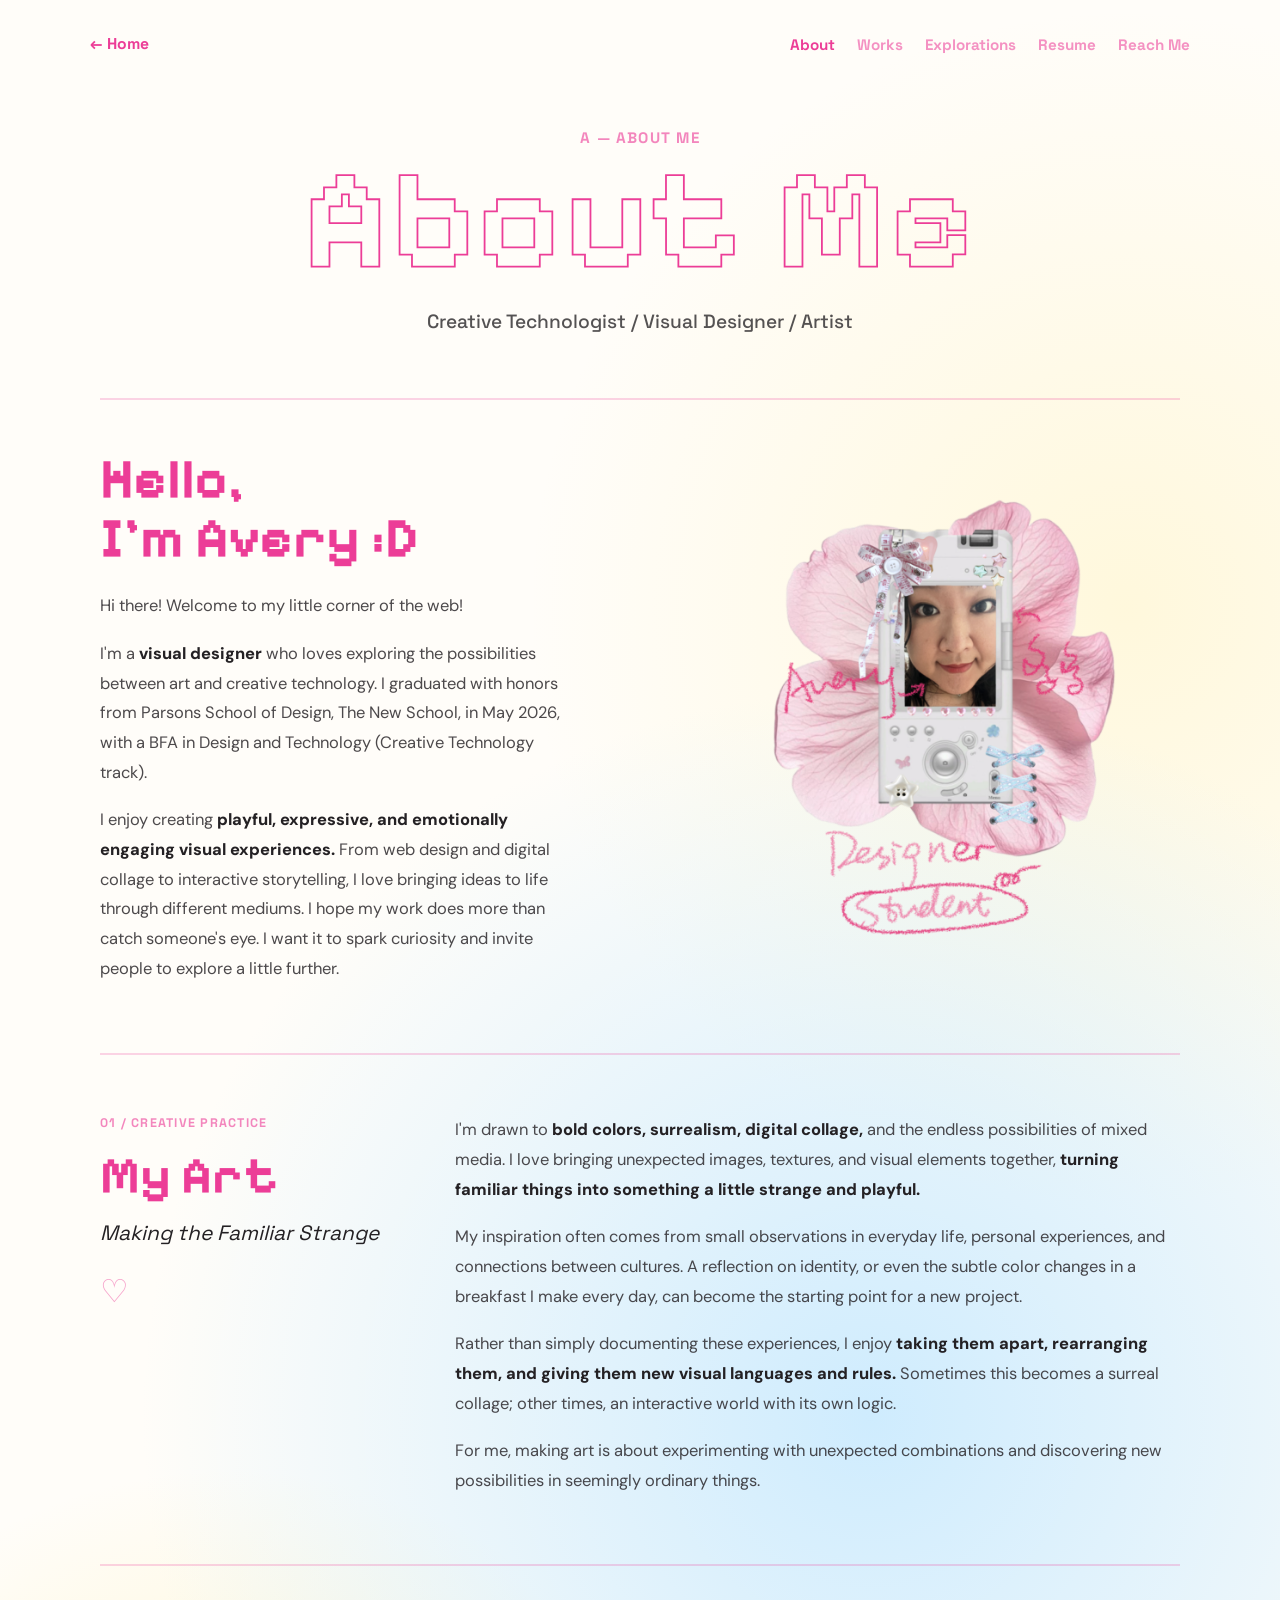
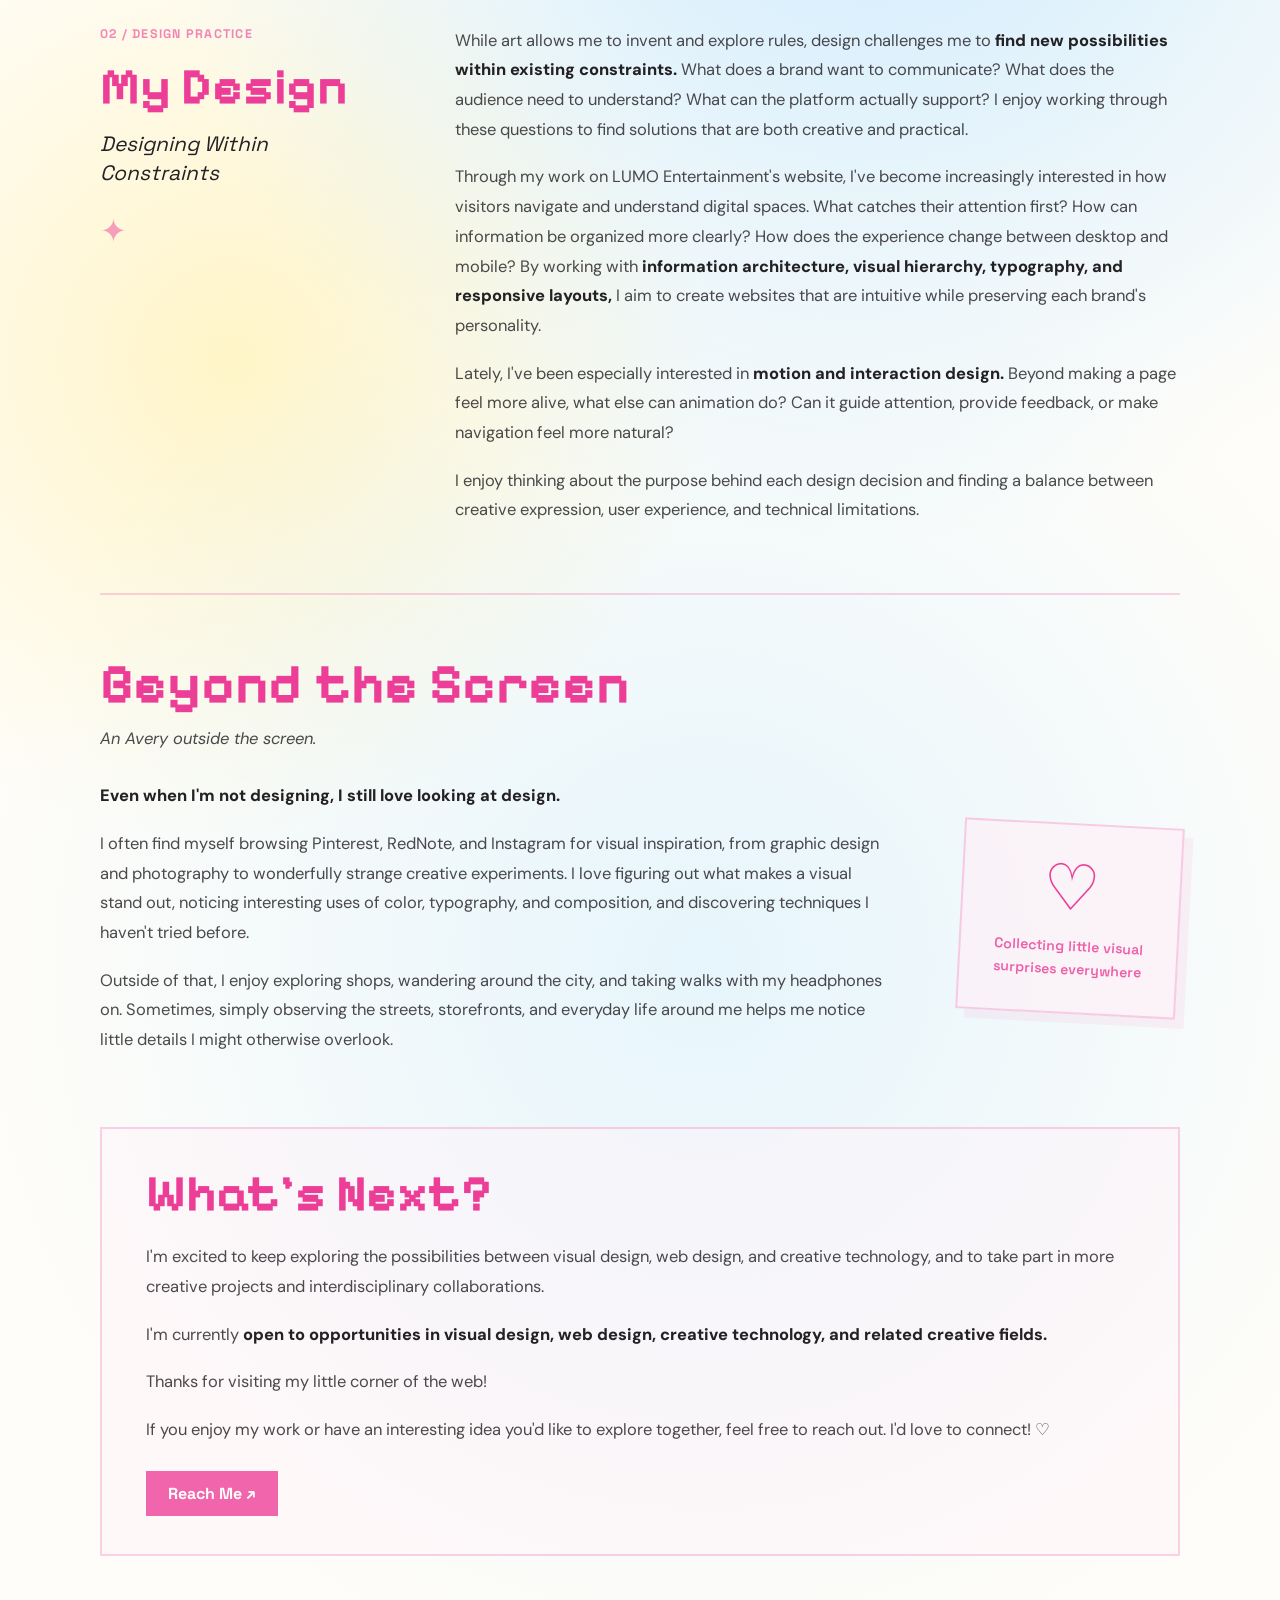
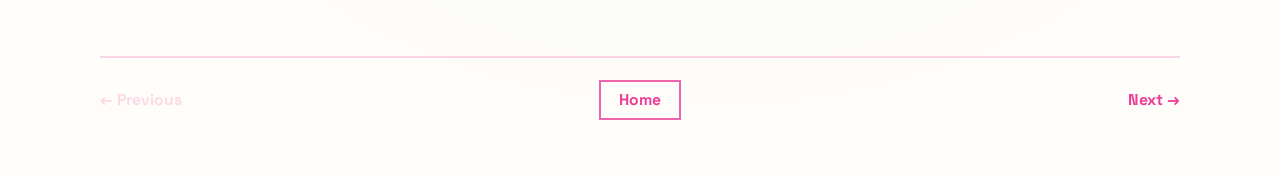
==== commit 2b71bfce: "Redesign About page and update contact links" ====
--- a/about.html
+++ b/about.html
@@ -1,3 +1,4 @@
+
 <!DOCTYPE html>
 <html lang="en">
 <head>
@@ -8,8 +9,9 @@
 
   <link rel="preconnect" href="https://fonts.googleapis.com">
   <link rel="preconnect" href="https://fonts.gstatic.com" crossorigin>
-  <link 
-    href="https://fonts.googleapis.com/css2?family=DM+Sans:wght@400;500;700;900&family=Pixelify+Sans:wght@400;500;600;700&family=Space+Grotesk:wght@400;500;600;700&display=swap" 
+
+  <link
+    href="https://fonts.googleapis.com/css2?family=DM+Sans:wght@400;500;700;900&family=Pixelify+Sans:wght@400;500;600;700&family=Space+Grotesk:wght@400;500;600;700&display=swap"
     rel="stylesheet"
   >
 
@@ -18,9 +20,11 @@
 </head>
 
 <body>
-  <main class="sub-page">
-
+  <main class="sub-page about-page">
+
+    <!-- Navigation -->
     <header class="sub-header">
+
       <a href="index.html" class="back-home">← Home</a>
 
       <nav class="sub-nav" aria-label="Main navigation">
@@ -30,66 +34,331 @@
         <a href="resume.html">Resume</a>
         <a href="contact.html">Reach Me</a>
       </nav>
+
     </header>
 
+
+    <!-- Page Hero -->
     <section class="page-hero">
+
       <p class="page-kicker">A — About Me</p>
+
       <h1 class="page-title">About Me</h1>
+
       <p class="page-intro">
         Creative Technologist / Visual Designer / Artist
       </p>
-    </section>
-
-    <section class="content-block">
-        <h2>Hello, I’m Avery.</h2>
-      
-        <p>
-          I create digital spaces that feel personal, tactile, and emotionally alive.
-          My work often combines web design, visual systems, playful interaction, and
-          narrative world-building. I like to think of the web as a small world that can
-          be explored, not just a container for information.
-        </p>
-      
-        <p>
-          I graduated from Parsons School of Design, The New School, in May 2026 with a
-          Bachelor of Fine Arts (BFA) in Design and Technology, Creative Technology Track.
-        </p>
-      
-        <p>
-          My creative practice is shaped by everyday experiences, identity shifts,
-          migration, adaptation, and emotional perception. Through pixel graphics,
-          collage, interactive websites, visual archives, and spatial work, I explore
-          how digital and physical forms can carry memory, feeling, and a little strange
-          softness.
-        </p>
-      </section>
-      
-      <section class="content-block">
-        <h2>Tools & Skills</h2>
-      
-        <div class="skills-list">
-          <p><strong>Web:</strong> HTML, CSS, JavaScript</p>
-          <p><strong>Visual:</strong> Photoshop, Illustrator, InDesign, Procreate, Lightroom Classic</p>
-          <p><strong>Additional:</strong> Figma for basic wireframing and simple prototypes, After Effects for basic motion editing</p>
-          <p><strong>Process:</strong> playtesting, user feedback, visual archive, bilingual communication in English and Mandarin Chinese</p>
+
+    </section>
+
+
+    <!-- =========================================
+         Introduction + Portrait
+    ========================================== -->
+
+    <section class="about-intro">
+
+      <!-- Introduction Title -->
+      <h2>Hello,<br>I'm Avery :D</h2>
+
+      <!-- Portrait -->
+      <figure class="about-portrait">
+
+        <img
+          src="averypic.png"
+          alt="Portrait of Avery Liu"
+          class="about-portrait-image"
+        >
+
+      </figure>
+
+      <!-- Introduction Text -->
+      <div class="about-intro-copy">
+
+        <p>
+          Hi there! Welcome to my little corner of the web!
+        </p>
+
+        <p>
+          I'm a <strong>visual designer</strong> who loves exploring
+          the possibilities between art and creative technology.
+          I graduated with honors from Parsons School of Design,
+          The New School, in May 2026, with a BFA in Design and
+          Technology (Creative Technology track).
+        </p>
+
+        <p>
+          I enjoy creating <strong>playful, expressive, and emotionally
+          engaging visual experiences.</strong> From web design and
+          digital collage to interactive storytelling, I love bringing
+          ideas to life through different mediums. I hope my work
+          does more than catch someone's eye. I want it to spark
+          curiosity and invite people to explore a little further.
+        </p>
+
+      </div>
+
+    </section>
+
+
+    <!-- =========================================
+         My Art
+    ========================================== -->
+
+    <section class="about-division about-art">
+
+      <div class="about-label">
+
+        <p class="about-section-number">
+          01 / CREATIVE PRACTICE
+        </p>
+
+        <h2>My Art</h2>
+
+        <h3>Making the Familiar Strange</h3>
+
+        <span class="about-tiny-star" aria-hidden="true">
+          ♡
+        </span>
+
+      </div>
+
+      <div class="about-copy">
+
+        <p>
+          I'm drawn to <strong>bold colors, surrealism,
+          digital collage,</strong> and the endless possibilities
+          of mixed media. I love bringing unexpected images,
+          textures, and visual elements together,
+          <strong>turning familiar things into something a little
+          strange and playful.</strong>
+        </p>
+
+        <p>
+          My inspiration often comes from small observations in
+          everyday life, personal experiences, and connections
+          between cultures. A reflection on identity, or even
+          the subtle color changes in a breakfast I make every
+          day, can become the starting point for a new project.
+        </p>
+
+        <p>
+          Rather than simply documenting these experiences,
+          I enjoy <strong>taking them apart, rearranging them,
+          and giving them new visual languages and rules.</strong>
+          Sometimes this becomes a surreal collage; other times,
+          an interactive world with its own logic.
+        </p>
+
+        <p>
+          For me, making art is about experimenting with
+          unexpected combinations and discovering new
+          possibilities in seemingly ordinary things.
+        </p>
+
+      </div>
+
+    </section>
+
+
+    <!-- =========================================
+         My Design
+    ========================================== -->
+
+    <section class="about-division about-design">
+
+      <div class="about-label">
+
+        <p class="about-section-number">
+          02 / DESIGN PRACTICE
+        </p>
+
+        <h2>My Design</h2>
+
+        <h3>Designing Within Constraints</h3>
+
+        <span class="about-tiny-star" aria-hidden="true">
+          ✦
+        </span>
+
+      </div>
+
+      <div class="about-copy">
+
+        <p>
+          While art allows me to invent and explore rules,
+          design challenges me to <strong>find new possibilities
+          within existing constraints.</strong> What does a brand
+          want to communicate? What does the audience need
+          to understand? What can the platform actually support?
+          I enjoy working through these questions to find
+          solutions that are both creative and practical.
+        </p>
+
+        <p>
+          Through my work on LUMO Entertainment's website,
+          I've become increasingly interested in how visitors
+          navigate and understand digital spaces. What catches
+          their attention first? How can information be organized
+          more clearly? How does the experience change between
+          desktop and mobile? By working with
+          <strong>information architecture, visual hierarchy,
+          typography, and responsive layouts,</strong>
+          I aim to create websites that are intuitive while
+          preserving each brand's personality.
+        </p>
+
+        <p>
+          Lately, I've been especially interested in
+          <strong>motion and interaction design.</strong>
+          Beyond making a page feel more alive, what else
+          can animation do? Can it guide attention, provide
+          feedback, or make navigation feel more natural?
+        </p>
+
+        <p>
+          I enjoy thinking about the purpose behind each
+          design decision and finding a balance between
+          creative expression, user experience, and
+          technical limitations.
+        </p>
+
+      </div>
+
+    </section>
+
+
+    <!-- =========================================
+         Beyond the Screen
+    ========================================== -->
+
+    <section class="about-beyond">
+
+      <div class="about-beyond-heading">
+
+        <h2>Beyond the Screen</h2>
+
+        <p class="about-subtitle">
+          An Avery outside the screen.
+        </p>
+
+      </div>
+
+      <div class="about-beyond-grid">
+
+        <div class="about-beyond-copy">
+
+          <p>
+            <strong>Even when I'm not designing,
+            I still love looking at design.</strong>
+          </p>
+
+          <p>
+            I often find myself browsing Pinterest, RedNote,
+            and Instagram for visual inspiration, from graphic
+            design and photography to wonderfully strange
+            creative experiments. I love figuring out what
+            makes a visual stand out, noticing interesting uses
+            of color, typography, and composition, and discovering
+            techniques I haven't tried before.
+          </p>
+
+          <p>
+            Outside of that, I enjoy exploring shops,
+            wandering around the city, and taking walks with
+            my headphones on. Sometimes, simply observing
+            the streets, storefronts, and everyday life around
+            me helps me notice little details I might otherwise
+            overlook.
+          </p>
+
         </div>
-      </section>
-      
-      <section class="content-block">
-        <h2>Currently</h2>
-      
-        <p>
-          I’m open to creative technology, web design, visual design, and art-related
-          collaborations.
-        </p>
-      </section>
-
+
+        <!-- Decorative Note -->
+        <aside class="about-postit">
+
+          <div class="about-heart" aria-hidden="true">
+            ♡
+          </div>
+
+          <p>
+            Collecting little visual surprises everywhere
+          </p>
+
+        </aside>
+
+      </div>
+
+    </section>
+
+
+    <!-- =========================================
+         What's Next?
+    ========================================== -->
+
+    <section class="about-next">
+
+      <div class="about-next-copy">
+
+        <h2>What's Next?</h2>
+
+        <p>
+          I'm excited to keep exploring the possibilities
+          between visual design, web design, and creative
+          technology, and to take part in more creative projects
+          and interdisciplinary collaborations.
+        </p>
+
+        <p>
+          I'm currently <strong>open to opportunities in visual
+          design, web design, creative technology, and related
+          creative fields.</strong>
+        </p>
+
+        <p>
+          Thanks for visiting my little corner of the web!
+        </p>
+
+        <p>
+          If you enjoy my work or have an interesting idea
+          you'd like to explore together, feel free to reach out.
+          I'd love to connect! ♡
+        </p>
+
+        <!-- Contact Button -->
+        <div class="about-next-cta">
+
+          <a href="contact.html" class="about-reach">
+            Reach Me ↗
+          </a>
+
+        </div>
+
+      </div>
+
+    </section>
+
+
+    <!-- Footer Navigation -->
     <footer class="page-footer-nav">
-        <span class="footer-link previous-link disabled-link" aria-disabled="true">← Previous</span>
-        <a href="index.html" class="footer-home">Home</a>
-        <a href="visual-works.html" class="footer-link next-link">Next →</a>
-      </footer>
+
+      <span
+        class="footer-link previous-link disabled-link"
+        aria-disabled="true"
+      >
+        ← Previous
+      </span>
+
+      <a href="index.html" class="footer-home">
+        Home
+      </a>
+
+      <a href="visual-works.html" class="footer-link next-link">
+        Next →
+      </a>
+
+    </footer>
 
   </main>
 </body>
-</html>+</html>
--- a/style.css
+++ b/style.css
@@ -349,8 +349,8 @@
   display: grid;
   grid-template-columns: 1fr 0.92fr 1fr;
   grid-template-areas:
-  "dandelicat poster virus"
-  "amplify    poster fingers";
+    "dandelicat poster lumo"
+    "virus      poster fingers";
   gap: 18px 22px;
   align-items: start;
 }
@@ -368,8 +368,8 @@
   grid-area: virus;
 }
 
-.tile-amplify {
-  grid-area: amplify;
+.tile-lumo {
+  grid-area: lumo;
 }
 
 .tile-fingers {
@@ -514,9 +514,9 @@
   .home-work-showcase-grid {
     grid-template-columns: repeat(2, minmax(0, 1fr));
     grid-template-areas:
-    "dandelicat poster"
-    "amplify    poster"
-    "virus      fingers";
+      "dandelicat poster"
+      "virus      poster"
+      "lumo       fingers";
   }
 }
 
@@ -556,12 +556,11 @@
   .home-work-showcase-grid {
     grid-template-columns: 1fr;
     grid-template-areas:
-    "dandelicat"
-    "poster"
-    "virus"
-    "amplify"
-    "fingers";
-    gap: 20px;
+   "dandelicat"
+   "lumo"
+   "poster"
+   "virus"
+   "fingers";
   }
 
   .home-work-tile-image-wrap {
@@ -748,6 +747,498 @@
   font-weight: 700;
 }
 
+
+/* =========================================================
+About Page: Redesigned Layout
+Used by: about.html
+========================================================= */
+
+/* Page width */
+.about-page .page-hero {
+  margin-bottom: 60px;
+}
+
+.about-page .about-intro,
+.about-page .about-division,
+.about-page .about-beyond,
+.about-page .about-next {
+  max-width: 1080px;
+  margin-left: auto;
+  margin-right: auto;
+}
+
+/* Shared Typography */
+.about-page .about-intro h2,
+.about-page .about-division h2,
+.about-page .about-beyond h2,
+.about-page .about-next h2 {
+  font-family: var(--font-pixel);
+  color: var(--pink);
+  font-weight: 700;
+  line-height: 1.05;
+}
+
+.about-page .about-intro p,
+.about-page .about-copy p,
+.about-page .about-beyond p,
+.about-page .about-next p {
+  font-family: var(--font-body);
+  font-size: 1.03rem;
+  line-height: 1.8;
+  color: var(--ink-82);
+  margin: 0 0 18px;
+}
+
+.about-page strong {
+  font-weight: 800;
+  color: var(--ink);
+}
+
+/* =========================================================
+Introduction: Text + Portrait
+========================================================= */
+
+
+.about-page .about-intro {
+  display: grid;
+
+  grid-template-columns:
+    minmax(0, 0.9fr) minmax(0, 1.1fr);
+
+  grid-template-areas:
+    "title portrait"
+    "copy portrait";
+
+  column-gap: 34px;
+  row-gap: 0;
+
+  align-items: start;
+
+  padding: 50px 0 70px;
+  border-top: var(--border-soft);
+}
+
+
+.about-page .about-intro-copy {
+  grid-area: copy;
+  min-width: 0;
+}
+
+.about-page .about-intro h2 {
+  grid-area: title;
+
+  font-size: clamp(2.4rem, 4.5vw, 3.5rem);
+  margin: 0 0 24px;
+}
+
+
+.about-page .about-intro p:last-child {
+  margin-bottom: 0;
+}
+
+
+/* =========================================================
+Portrait Photo
+========================================================= */
+
+.about-page .about-portrait {
+  grid-area: portrait;
+
+  width: 100%;
+  max-width: 440px;
+
+  margin: 0;
+
+  justify-self: end;
+  align-self: center;
+}
+
+.about-page .about-portrait-image {
+  display: block;
+
+  width: 100%;
+  height: auto;
+}
+
+
+/* Portrait image */
+.about-page .about-portrait-image {
+  display: block;
+  width: 100%;
+  height: 100%;
+
+  object-fit: cover;
+  object-position: center;
+}
+
+/* Decorative pink tape */
+.about-page .about-photo-frame::before {
+  content: "";
+  position: absolute;
+
+  width: 90px;
+  height: 27px;
+
+  top: -15px;
+  left: 50%;
+
+  transform: translateX(-50%) rotate(-7deg);
+
+  background: rgba(244, 146, 192, 0.45);
+  z-index: 2;
+}
+
+/* Little sparkle */
+.about-page .about-photo-frame::after {
+  content: "✧";
+  position: absolute;
+
+  top: -30px;
+  right: -18px;
+
+  color: var(--pink);
+  font-size: 2.2rem;
+}
+
+/* =========================================================
+My Art + My Design
+========================================================= */
+
+.about-page .about-division {
+  display: grid;
+  grid-template-columns: minmax(0, 290px) minmax(0, 1fr);
+  gap: 65px;
+
+  padding: 60px 0 68px;
+  border-top: var(--border-soft);
+}
+
+.about-page .about-label,
+.about-page .about-copy {
+  min-width: 0;
+}
+
+.about-page .about-section-number {
+  margin: 0 0 18px;
+
+  font-family: var(--font-display);
+  font-size: 0.78rem;
+  font-weight: 700;
+  letter-spacing: 0.1em;
+
+  color: var(--pink-62);
+}
+
+.about-page .about-division h2 {
+  margin: 0 0 16px;
+  font-size: clamp(2.6rem, 4vw, 3.4rem);
+}
+
+
+.about-page .about-label h3 {
+  margin: 0;
+
+  font-family: var(--font-display);
+  font-size: 1.3rem;
+  line-height: 1.4;
+
+  font-weight: 400;
+  font-style: italic;
+
+  color: var(--ink);
+}
+
+
+.about-page .about-subtitle {
+  margin: 0;
+
+  font-family: var(--font-body);
+  font-size: 0.95rem;
+  font-style: italic;
+  line-height: 1.6;
+
+  color: var(--ink-78);
+}
+
+.about-page .about-tiny-star {
+  display: block;
+  margin-top: 22px;
+
+  color: var(--pink-48);
+  font-size: 2rem;
+}
+
+.about-page .about-copy p:last-child {
+  margin-bottom: 0;
+}
+
+/* =========================================================
+Beyond the Screen
+========================================================= */
+
+.about-page .about-beyond {
+  padding: 60px 0 72px;
+  border-top: var(--border-soft);
+}
+
+
+.about-page .about-beyond-heading {
+  display: block;
+  margin-bottom: 28px;
+}
+
+.about-page .about-beyond-heading .about-subtitle {
+  display: block;
+  margin-top: 10px;
+}
+
+
+.about-page .about-beyond h2 {
+  margin: 0;
+  font-size: clamp(2.6rem, 4.5vw, 3.5rem);
+}
+
+.about-page .about-beyond-grid {
+  display: grid;
+  grid-template-columns: minmax(0, 1fr) 220px;
+  gap: 65px;
+  align-items: center;
+}
+
+.about-page .about-beyond-copy {
+  min-width: 0;
+}
+
+.about-page .about-beyond-copy p:last-child {
+  margin-bottom: 0;
+}
+
+/* Decorative note */
+.about-page .about-postit {
+  padding: 32px 22px;
+
+  border: var(--border-soft);
+  background: rgba(255, 240, 247, 0.65);
+
+  box-shadow:
+    9px 9px 0 rgba(236, 61, 151, 0.06);
+
+  transform: rotate(3deg);
+  text-align: center;
+}
+
+.about-page .about-heart {
+  color: var(--pink);
+  font-size: 4rem;
+  line-height: 1;
+}
+
+.about-page .about-postit p {
+  margin: 14px 0 0;
+
+  font-family: var(--font-display);
+  font-size: 0.88rem;
+  font-weight: 600;
+  line-height: 1.6;
+
+  color: var(--pink-82);
+}
+
+/* =========================================================
+What's Next?
+========================================================= */
+
+
+.about-page .about-next {
+  display: block;
+
+  padding: 38px 44px;
+
+  border: var(--border-soft);
+  background: rgba(255, 240, 247, 0.4);
+}
+
+.about-page .about-next-cta {
+  margin-top: 26px;
+}
+
+
+.about-page .about-next h2 {
+  margin: 0 0 22px;
+  font-size: clamp(2.6rem, 4vw, 3.4rem);
+}
+
+.about-page .about-next-copy {
+  min-width: 0;
+}
+
+.about-page .about-next-copy p:last-child {
+  margin-bottom: 0;
+}
+
+/* Reach Me button */
+.about-page .about-reach {
+  display: inline-block;
+
+  padding: 12px 22px;
+
+  background: var(--pink-78);
+  color: var(--cream);
+  text-decoration: none;
+
+  font-family: var(--font-display);
+  font-size: 1rem;
+  font-weight: 800;
+  white-space: nowrap;
+
+  transition:
+    background 0.2s ease,
+    transform 0.2s ease;
+}
+
+.about-page .about-reach:hover {
+  background: var(--pink);
+  transform: translateY(-3px);
+}
+
+.about-page .about-reach:focus-visible {
+  outline: 3px dashed var(--pink);
+  outline-offset: 4px;
+}
+
+.about-page .about-cta-note {
+  margin: 12px 0 0;
+
+  text-align: left;
+  font-size: 0.78rem;
+  color: var(--pink-70);
+}
+
+.about-page .page-footer-nav {
+  max-width: 1080px;
+}
+
+/* =========================================================
+About Page: Tablet
+========================================================= */
+
+@media (max-width: 900px) {
+
+  .about-page .about-intro {
+    gap: 30px;
+  }
+
+  .about-page .about-division {
+    grid-template-columns: minmax(0, 220px) minmax(0, 1fr);
+    gap: 32px;
+  }
+
+  .about-page .about-beyond-grid {
+    gap: 30px;
+  }
+
+  .about-page .about-next {
+    grid-template-columns: 1fr;
+    gap: 20px;
+  }
+
+  .about-page .about-next-cta {
+    justify-self: start;
+  }
+}
+
+/* =========================================================
+About Page: Mobile
+========================================================= */
+
+@media (max-width: 700px) {
+
+  .about-page .page-hero {
+    margin-bottom: 45px;
+  }
+
+
+  .about-page .about-intro {
+    grid-template-columns: minmax(0, 1fr);
+  
+    grid-template-areas:
+      "title"
+      "portrait"
+      "copy";
+  
+    gap: 0;
+  
+    padding: 40px 0 55px;
+  }
+  
+
+  .about-page .about-intro h2 {
+    font-size: clamp(2.1rem, 9vw, 2.8rem);
+    margin-bottom: 22px;
+  }
+  
+  .about-page .about-portrait {
+    width: 100%;
+    max-width: 380px;
+  
+    justify-self: center;
+    margin: 0 auto 28px;
+  }
+  
+
+  .about-page .about-division {
+    grid-template-columns: minmax(0, 1fr);
+    gap: 24px;
+    padding: 45px 0 52px;
+  }
+
+  .about-page .about-division h2 {
+    font-size: 2.8rem;
+  }
+
+  .about-page .about-tiny-star {
+    display: none;
+  }
+
+  .about-page .about-beyond {
+    padding: 45px 0 55px;
+  }
+
+  .about-page .about-beyond-heading {
+    display: block;
+  }
+
+  .about-page .about-beyond-heading
+  .about-subtitle {
+    margin-top: 12px;
+  }
+
+  .about-page .about-beyond-grid {
+    grid-template-columns: 1fr;
+  }
+
+  .about-page .about-postit {
+    display: none;
+  }
+
+  .about-page .about-next {
+    padding: 28px 22px;
+  }
+
+  .about-page .about-next h2 {
+    font-size: 2.8rem;
+  }
+}
+
+/* Respect reduced motion preferences */
+@media (prefers-reduced-motion: reduce) {
+
+  .about-page .about-reach {
+    transition: none;
+  }
+}
+
+
 /* =========================================================
 Buttons
 Used by: Resume / Reach Me / Project Detail external links
@@ -883,7 +1374,7 @@
 }
 
 .contact-card p:last-of-type {
-  margin-bottom: 24px;
+  margin-bottom: 0px;
 }
 
 .contact-block {
@@ -895,15 +1386,69 @@
   margin-top: 34px;
 }
 
-/* reach me */
-.contact-form-note {
-  margin-top: 18px !important;
-  margin-bottom: 0 !important;
-
-  font-size: 0.95rem !important;
-  line-height: 1.6 !important;
-  color: rgba(36, 33, 36, 0.62) !important;
-}
+/* =========================================================
+Reach Me: Contact Links
+========================================================= */
+
+/* Contact details spacing */
+.contact-page .contact-details {
+  margin-top: 24px;
+}
+
+.contact-page .contact-details p {
+  margin: 0 0 12px;
+  line-height: 1.75;
+}
+
+.contact-page .contact-details p:last-child {
+  margin-bottom: 0;
+}
+
+/* Contact labels */
+.contact-page .contact-line strong {
+  font-weight: 700;
+  color: var(--ink);
+  margin-right: 5px;
+}
+
+/* Email: pink text without underline */
+.contact-page .contact-email {
+  color: var(--pink);
+  font-weight: 700;
+  text-decoration: none;
+  overflow-wrap: anywhere;
+
+  transition: opacity 0.2s ease;
+}
+
+.contact-page .contact-email:hover {
+  opacity: 0.7;
+  text-decoration: none;
+}
+
+/* LinkedIn: pink text with underline */
+.contact-page .contact-linkedin {
+  color: var(--pink);
+  font-weight: 700;
+
+  text-decoration: underline;
+  text-underline-offset: 4px;
+  text-decoration-thickness: 1.5px;
+
+  transition: color 0.2s ease;
+}
+
+.contact-page .contact-linkedin:hover {
+  color: var(--pink-78);
+}
+
+/* Keyboard accessibility */
+.contact-page .contact-email:focus-visible,
+.contact-page .contact-linkedin:focus-visible {
+  outline: 2px dashed var(--pink);
+  outline-offset: 4px;
+}
+
 
 /* =========================================================
 Explorations Page
@@ -1085,6 +1630,144 @@
   pointer-events: none;
 }
 
+/* =========================================================
+Resume Page: Updated Layout
+Experience spacing / Skills / PDF preview
+========================================================= */
+
+/* Space between multiple experience entries */
+.resume-item-secondary {
+  margin-top: 38px;
+}
+
+/* Three skill cards across on desktop */
+.skills-grid {
+  grid-template-columns: repeat(3, minmax(0, 1fr));
+  gap: 20px;
+}
+
+/* Resume PDF card */
+.resume-pdf-card {
+  display: grid;
+  grid-template-columns: minmax(240px, 310px) minmax(0, 1fr);
+  gap: 38px;
+  align-items: center;
+
+  padding: 30px;
+
+  border: 2px solid rgba(236, 61, 151, 0.18);
+  background: rgba(255, 253, 249, 0.38);
+  box-shadow: 0 10px 28px rgba(236, 61, 151, 0.045);
+}
+
+/* PDF preview column */
+.resume-preview-wrap {
+  display: flex;
+  justify-content: center;
+  align-items: center;
+}
+
+/* Stop the resume from taking over the known universe */
+.resume-preview-image {
+  width: 100%;
+  max-width: 290px;
+  height: auto;
+  display: block;
+
+  border: 2px solid rgba(236, 61, 151, 0.22);
+  box-shadow: 0 14px 34px rgba(236, 61, 151, 0.08);
+}
+
+/* PDF text column */
+.resume-pdf-info h3 {
+  margin: 0 0 14px;
+
+  font-family: var(--font-display);
+  font-size: 1.2rem;
+  line-height: 1.35;
+  font-weight: 800;
+
+  color: var(--pink);
+}
+
+.resume-pdf-info p {
+  max-width: 480px;
+  margin: 0 0 24px;
+
+  font-family: var(--font-body);
+  font-size: 1rem;
+  line-height: 1.7;
+
+  color: var(--ink-82);
+}
+
+/* PDF buttons */
+.resume-pdf-actions {
+  display: flex;
+  flex-wrap: wrap;
+  gap: 12px;
+  align-items: center;
+}
+
+.resume-pdf-actions .resume-button {
+  margin-top: 0;
+}
+
+/* Secondary download button */
+.resume-download-button {
+  background: var(--pink-12);
+  color: var(--pink) !important;
+
+  border: 2px solid var(--pink-48);
+}
+
+.resume-download-button:hover {
+  background: var(--pink-24);
+  color: var(--pink) !important;
+  transform: translateY(-3px);
+}
+
+/* Tablet */
+@media (max-width: 900px) {
+  .skills-grid {
+    grid-template-columns: 1fr;
+  }
+
+  .resume-pdf-card {
+    grid-template-columns: 1fr;
+    gap: 28px;
+  }
+
+  .resume-preview-image {
+    max-width: 320px;
+  }
+}
+
+/* Mobile */
+@media (max-width: 700px) {
+  .resume-item-secondary {
+    margin-top: 32px;
+  }
+
+  .resume-pdf-card {
+    padding: 22px 18px;
+  }
+
+  .resume-preview-image {
+    max-width: 230px;
+  }
+
+  .resume-pdf-actions {
+    flex-direction: column;
+    align-items: stretch;
+  }
+
+  .resume-pdf-actions .resume-button {
+    width: 100%;
+    text-align: center;
+  }
+}
+
 @media (max-width: 700px) {
   .resume-item-header {
     flex-direction: column;
@@ -1353,6 +2036,10 @@
   grid-template-columns: minmax(0, 1fr) minmax(390px, 0.88fr);
   gap: 0;
   overflow: hidden;
+}
+
+.featured-project-card + .featured-project-card {
+  margin-top: 32px;
 }
 
 .featured-project-info {
@@ -2244,7 +2931,7 @@
   .featured-project-card,
   .project-detail-content,
   .website-project-page .project-detail-content {
-    grid-template-columns: 1fr;
+    grid-template-columns: minmax(0, 1fr);
   }
 
   .featured-image-placeholder,
@@ -2293,19 +2980,22 @@
     border-top: var(--border-soft);
   }
 }
-
 /* =========================================================
 Responsive: Mobile
 Applies to screens under 700px
 ========================================================= */
 
 @media (max-width: 700px) {
+
   .home-page,
   .sub-page {
     padding: 28px 24px 64px;
   }
 
-  /* Home page mobile */
+  /* =========================================================
+  Home page mobile
+  ========================================================= */
+
   .hero-header {
     margin-bottom: 46px;
   }
@@ -2355,7 +3045,11 @@
     color: rgba(236, 61, 151, 0.5);
   }
 
-  /* Sub page mobile */
+
+  /* =========================================================
+  Sub page mobile
+  ========================================================= */
+
   .sub-header {
     align-items: flex-start;
     flex-direction: column;
@@ -2404,7 +3098,77 @@
     padding: 24px 22px 28px;
   }
 
-  /* Works detail mobile */
+
+  /* =========================================================
+  Featured Projects mobile
+  Prevent long LUMO content from overflowing
+  ========================================================= */
+
+  .featured-project-card {
+    width: 100%;
+    max-width: 100%;
+    min-width: 0;
+
+    grid-template-columns: minmax(0, 1fr);
+  }
+
+  .featured-project-info {
+    width: 100%;
+    max-width: 100%;
+    min-width: 0;
+
+    padding: 24px 18px 28px;
+  }
+
+  .featured-project-info p {
+    width: 100%;
+    max-width: 100%;
+
+    overflow-wrap: break-word;
+  }
+
+  /* LUMO title is longer than Dandelicat */
+  .lumo-featured-wrap + .featured-project-info h3 {
+    width: 100%;
+    max-width: 100%;
+
+    font-size: clamp(1.9rem, 9vw, 2.5rem);
+    line-height: 0.98;
+
+    overflow-wrap: anywhere;
+  }
+
+  /* Keep project tags inside the card */
+  .project-tags {
+    width: 100%;
+    max-width: 100%;
+  }
+
+  .project-tags li {
+    padding: 5px 8px;
+    font-size: 0.72rem;
+  }
+
+  /* LUMO uses a wide website hero image,
+     so preserve a wider ratio on mobile */
+  .lumo-featured-wrap {
+    min-height: 0;
+    aspect-ratio: 2 / 1;
+  }
+
+  .lumo-featured-image {
+    width: 100%;
+    height: 100%;
+
+    object-fit: cover;
+    object-position: center;
+  }
+
+
+  /* =========================================================
+  Works detail mobile
+  ========================================================= */
+
   .works-detail-page .page-hero,
   .works-detail-page .page-kicker,
   .works-detail-title {
@@ -2432,11 +3196,17 @@
     font-size: clamp(2rem, 10vw, 3rem);
   }
 
-  /* Footer mobile */
+
+  /* =========================================================
+  Footer mobile
+  ========================================================= */
+
   .page-footer-nav {
     margin-top: 72px;
+
     grid-template-columns: 1fr;
     gap: 16px;
+
     text-align: center;
   }
 
@@ -2445,4 +3215,5 @@
   .footer-home {
     justify-self: center;
   }
+
 }
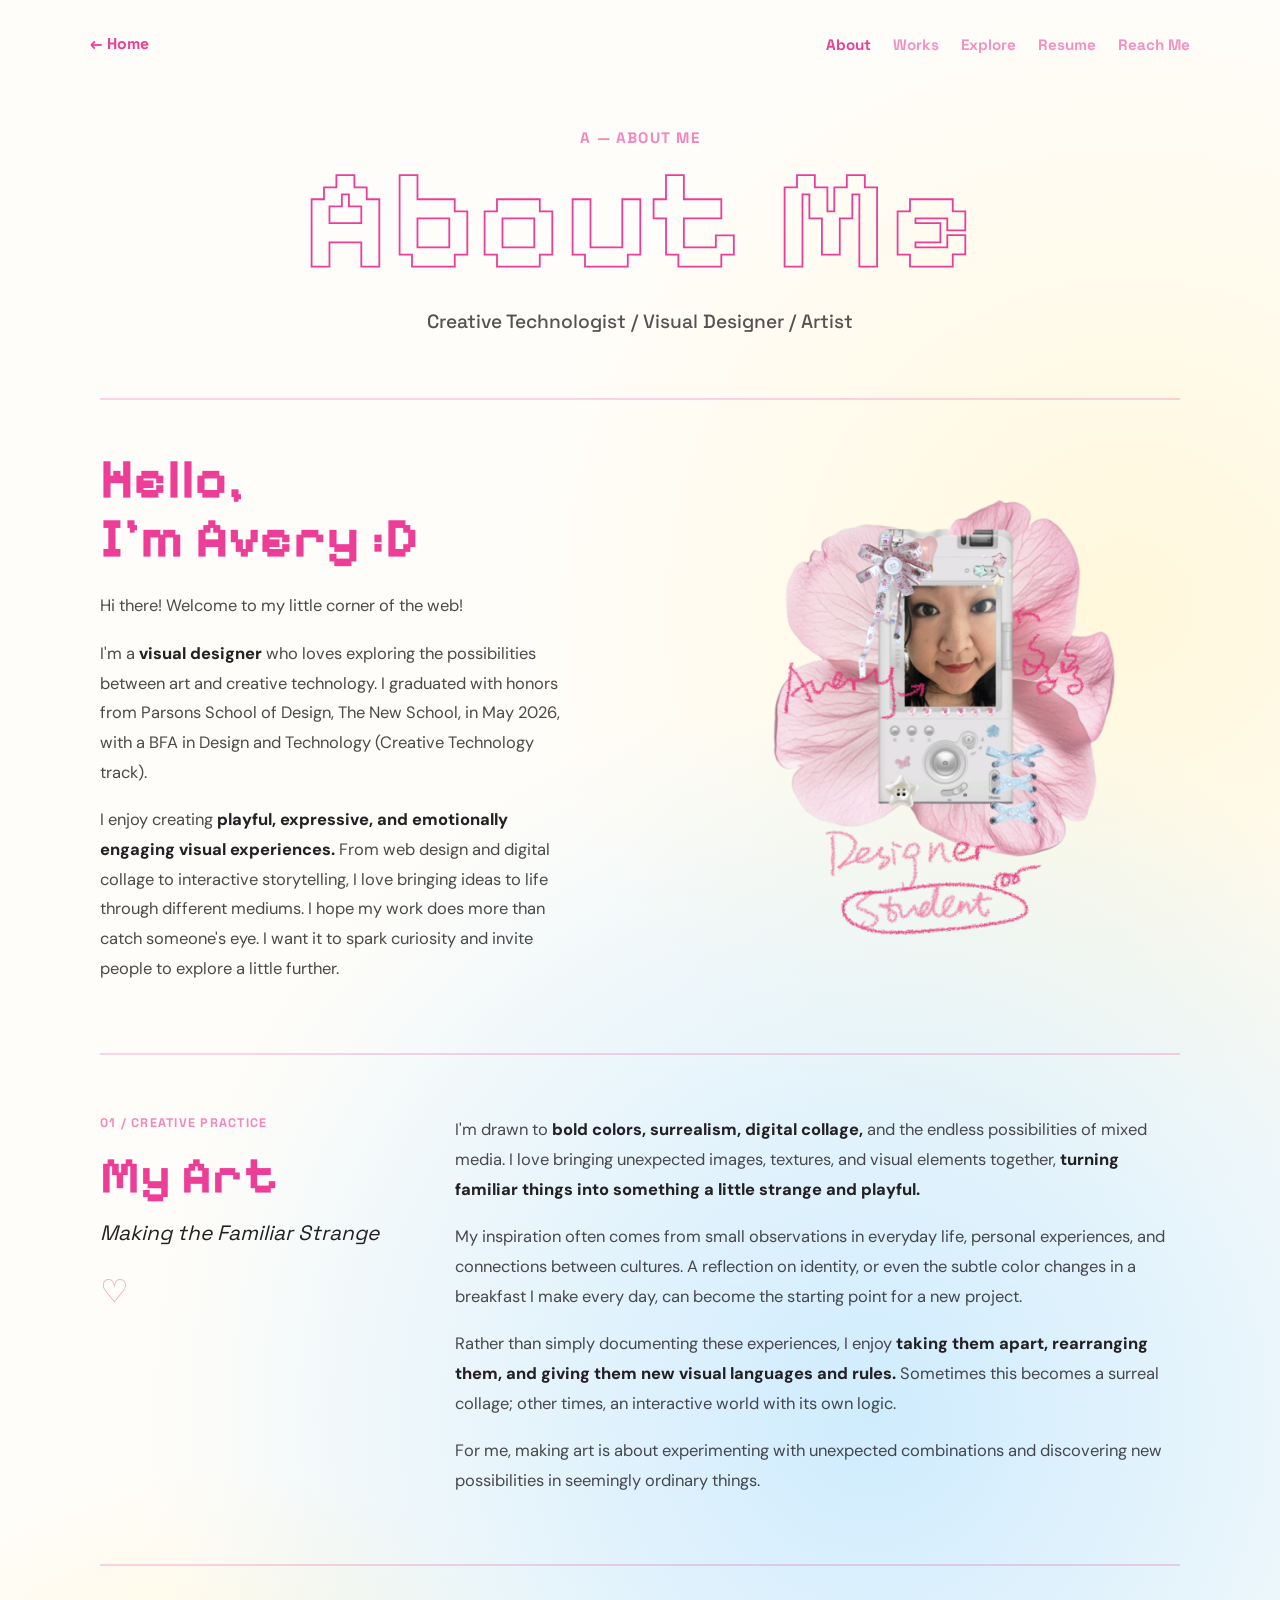
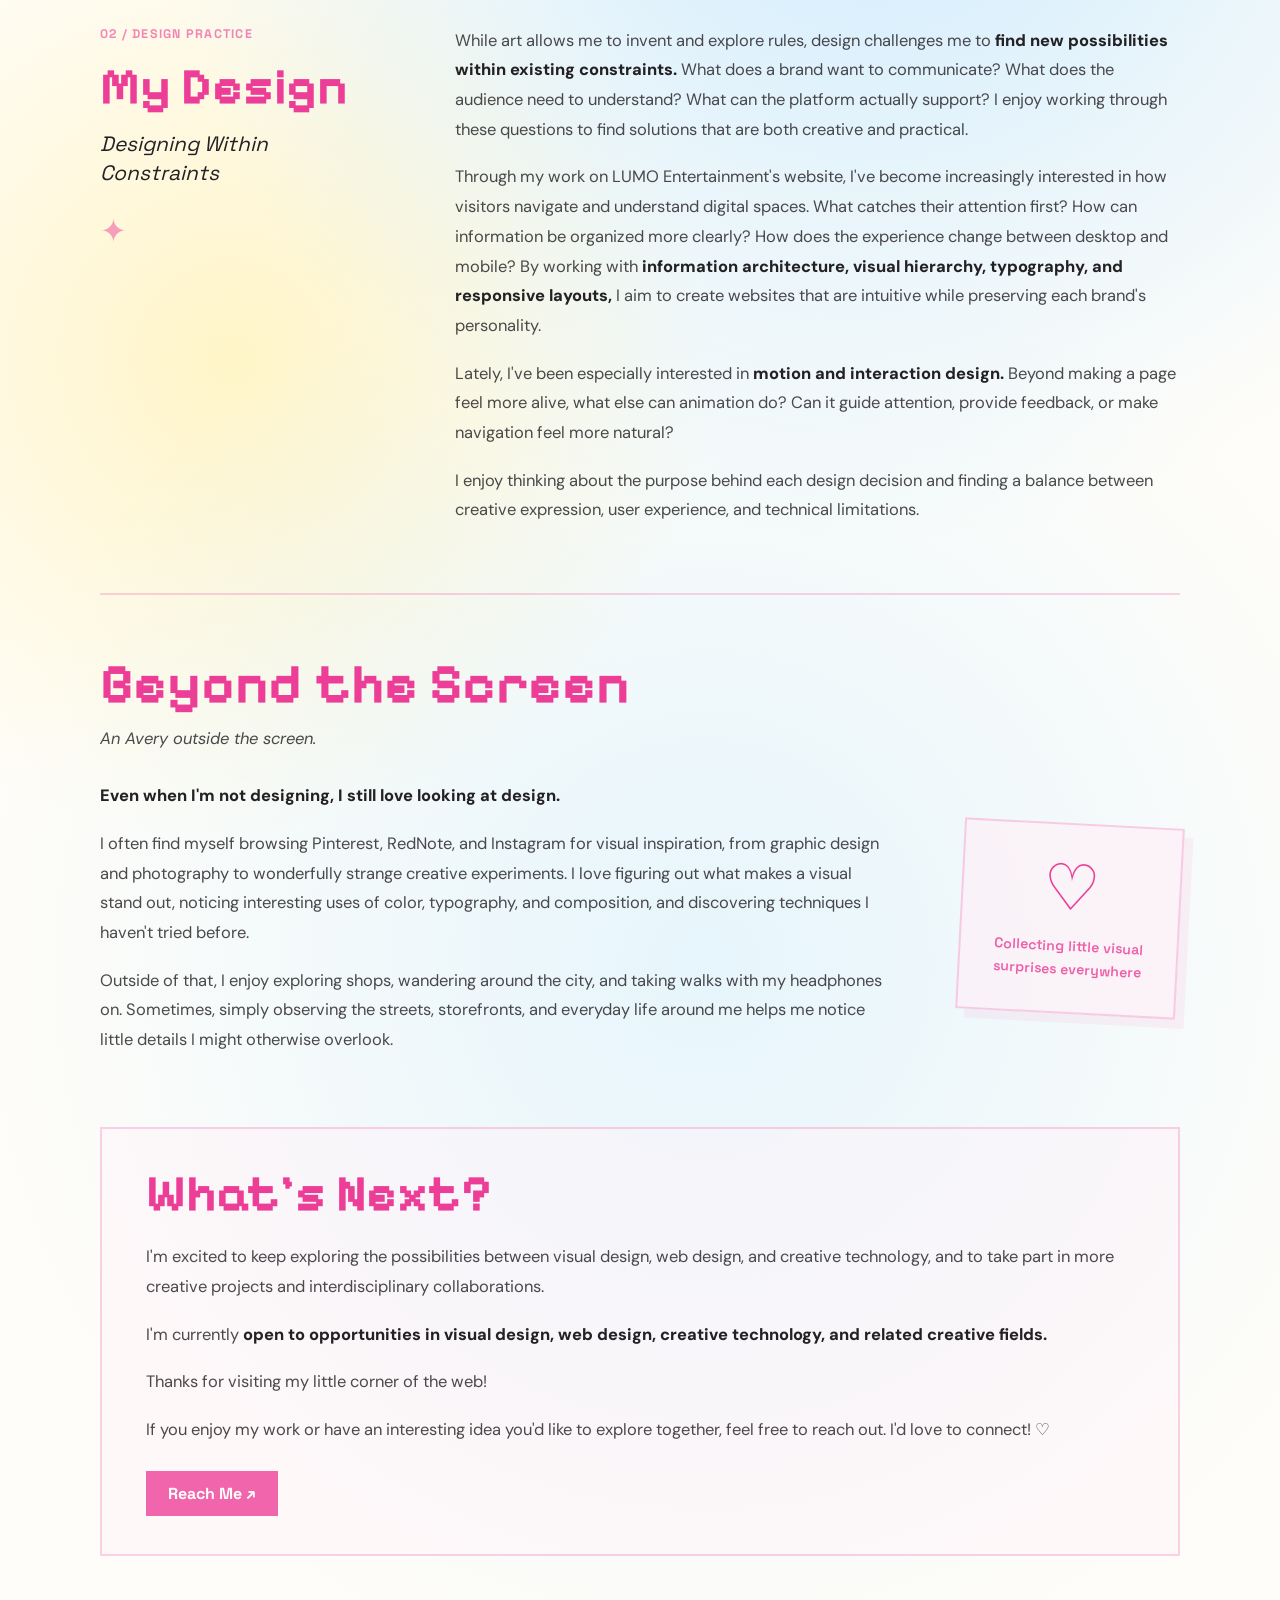
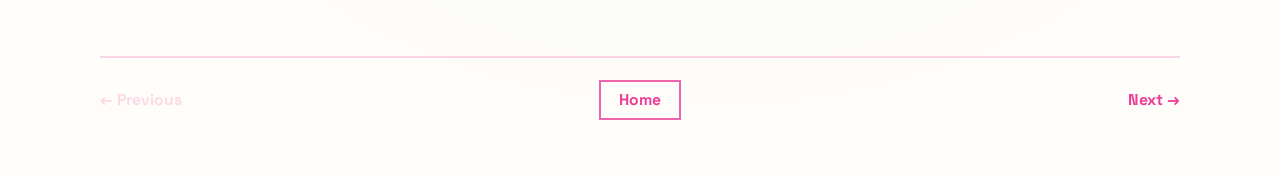
==== commit 75552475: "updates" ====
--- a/about.html
+++ b/about.html
@@ -30,7 +30,7 @@
       <nav class="sub-nav" aria-label="Main navigation">
         <a href="about.html" class="active" aria-current="page">About</a>
         <a href="visual-works.html">Works</a>
-        <a href="explorations.html">Explorations</a>
+        <a href="explorations.html">Explore</a>
         <a href="resume.html">Resume</a>
         <a href="contact.html">Reach Me</a>
       </nav>
--- a/style.css
+++ b/style.css
@@ -1411,20 +1411,26 @@
   margin-right: 5px;
 }
 
-/* Email: pink text without underline */
+
+/* Email: clickable link with underline */
 .contact-page .contact-email {
   color: var(--pink);
   font-weight: 700;
-  text-decoration: none;
+
+  text-decoration: underline;
+  text-underline-offset: 4px;
+  text-decoration-thickness: 1.5px;
+
   overflow-wrap: anywhere;
-
   transition: opacity 0.2s ease;
 }
+
+
 
 .contact-page .contact-email:hover {
   opacity: 0.7;
-  text-decoration: none;
-}
+}
+
 
 /* LinkedIn: pink text with underline */
 .contact-page .contact-linkedin {
